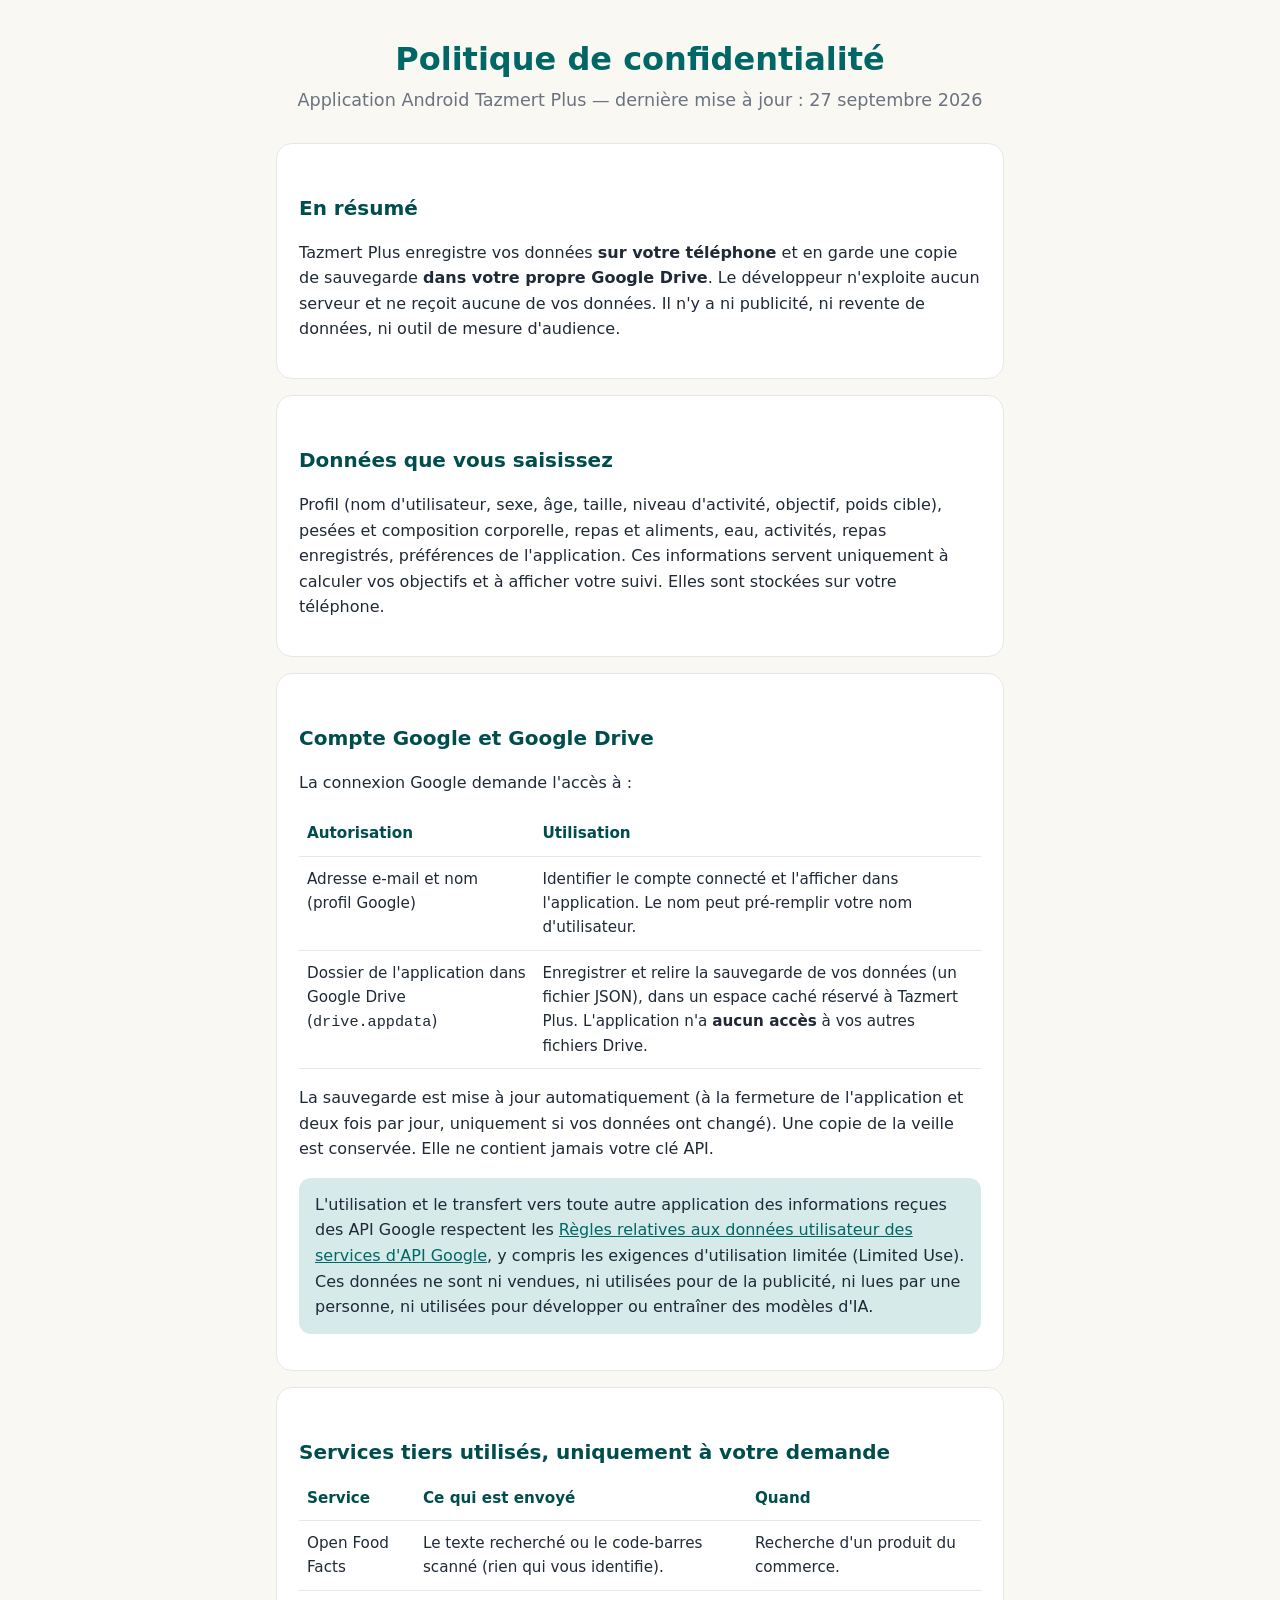
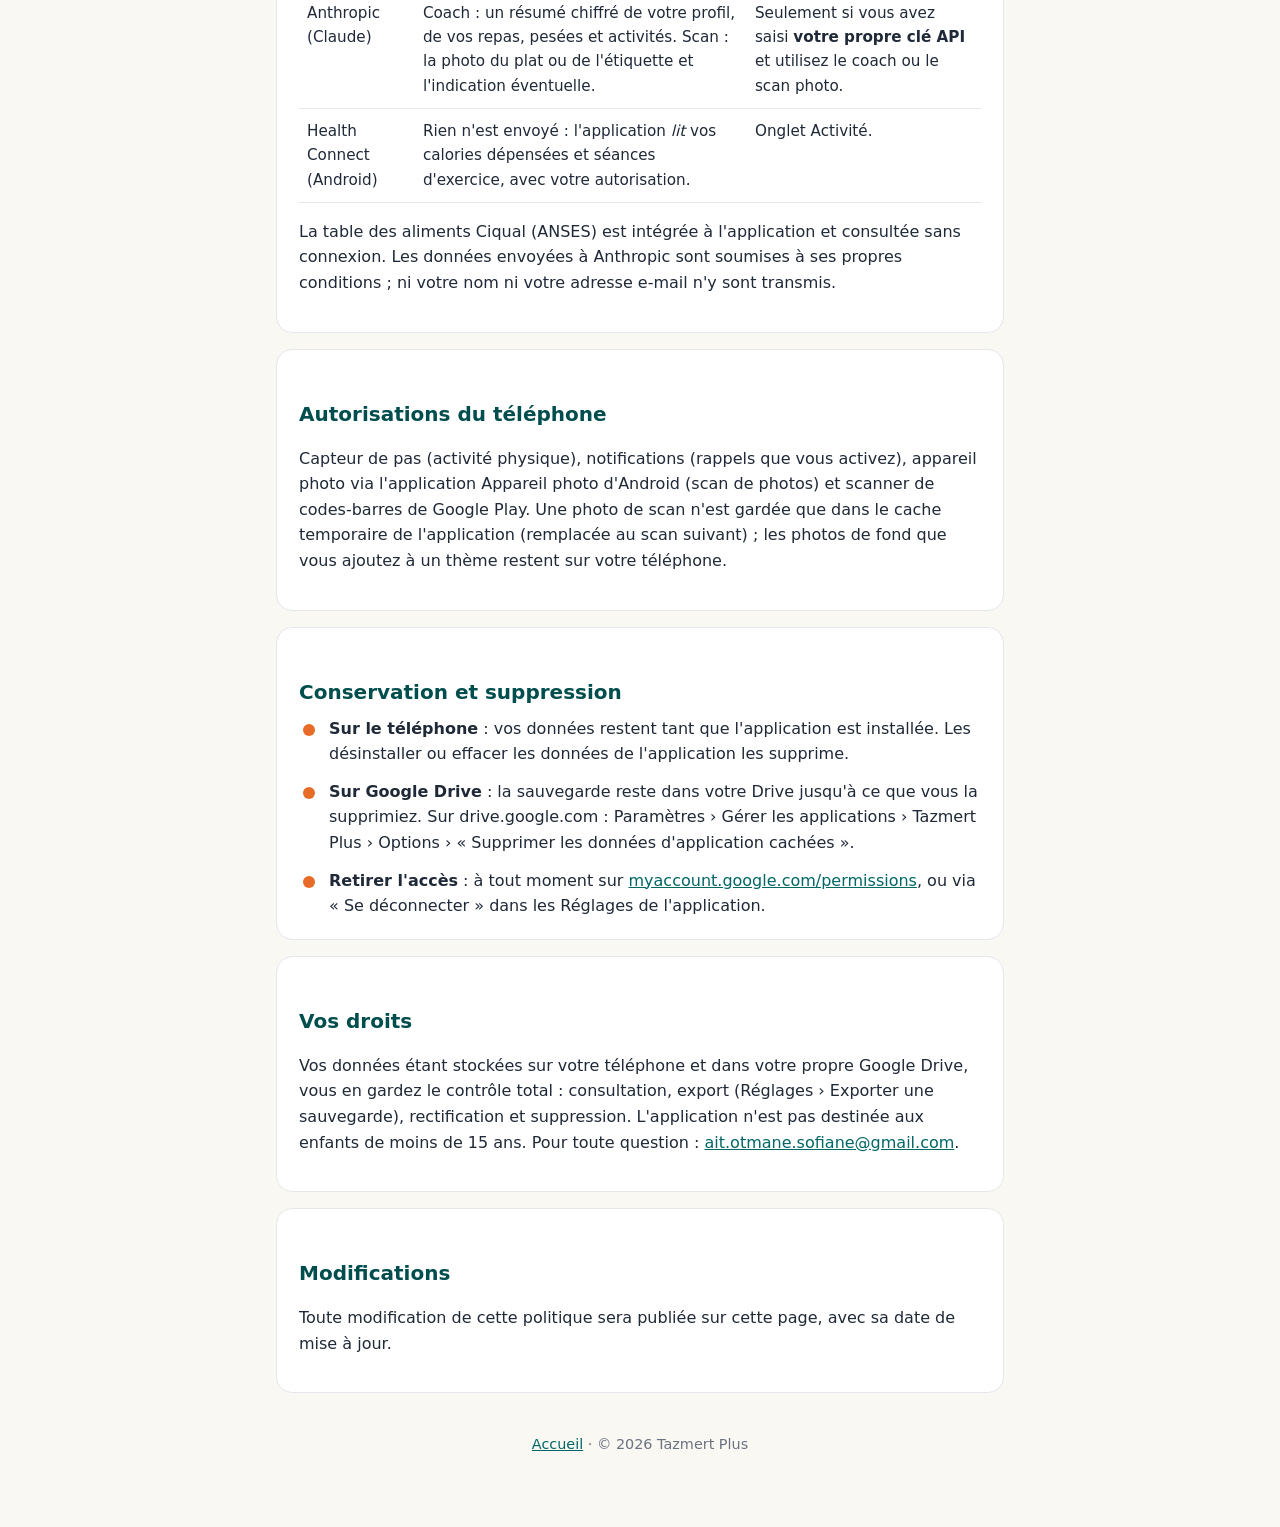
==== confidentialite.html @ 5cb98728 "Add files via upload" ====
<!DOCTYPE html>
<html lang="fr">
<head>
  <meta charset="utf-8">
  <meta name="viewport" content="width=device-width, initial-scale=1">
  <title>Confidentialité – Tazmert Plus</title>
  <meta name="description" content="Politique de confidentialité de l'application Android Tazmert Plus.">
  <link rel="icon" href="logo.png">
  <link rel="stylesheet" href="style.css">
</head>
<body>
<main>
  <header>
    <h1>Politique de confidentialité</h1>
    <p class="lead">Application Android Tazmert Plus — dernière mise à jour : 27 septembre 2026</p>
  </header>

  <section class="card">
    <h2>En résumé</h2>
    <p>
      Tazmert Plus enregistre vos données <strong>sur votre téléphone</strong> et en garde une copie de sauvegarde
      <strong>dans votre propre Google Drive</strong>. Le développeur n'exploite aucun serveur et ne reçoit
      aucune de vos données. Il n'y a ni publicité, ni revente de données, ni outil de mesure d'audience.
    </p>
  </section>

  <section class="card">
    <h2>Données que vous saisissez</h2>
    <p>
      Profil (nom d'utilisateur, sexe, âge, taille, niveau d'activité, objectif, poids cible), pesées et composition
      corporelle, repas et aliments, eau, activités, repas enregistrés, préférences de l'application.
      Ces informations servent uniquement à calculer vos objectifs et à afficher votre suivi. Elles sont stockées
      sur votre téléphone.
    </p>
  </section>

  <section class="card">
    <h2>Compte Google et Google Drive</h2>
    <p>La connexion Google demande l'accès à :</p>
    <table>
      <tr class="head"><th>Autorisation</th><th>Utilisation</th></tr>
      <tr><td>Adresse e-mail et nom (profil Google)</td><td>Identifier le compte connecté et l'afficher dans l'application. Le nom peut pré-remplir votre nom d'utilisateur.</td></tr>
      <tr><td>Dossier de l'application dans Google Drive (<code>drive.appdata</code>)</td><td>Enregistrer et relire la sauvegarde de vos données (un fichier JSON), dans un espace caché réservé à Tazmert Plus. L'application n'a <strong>aucun accès</strong> à vos autres fichiers Drive.</td></tr>
    </table>
    <p>
      La sauvegarde est mise à jour automatiquement (à la fermeture de l'application et deux fois par jour, uniquement si
      vos données ont changé). Une copie de la veille est conservée. Elle ne contient jamais votre clé API.
    </p>
    <p class="note">
      L'utilisation et le transfert vers toute autre application des informations reçues des API Google respectent les
      <a href="https://developers.google.com/terms/api-services-user-data-policy">Règles relatives aux données utilisateur
      des services d'API Google</a>, y compris les exigences d'utilisation limitée (Limited Use). Ces données ne sont ni
      vendues, ni utilisées pour de la publicité, ni lues par une personne, ni utilisées pour développer ou entraîner des modèles d'IA.
    </p>
  </section>

  <section class="card">
    <h2>Services tiers utilisés, uniquement à votre demande</h2>
    <table>
      <tr class="head"><th>Service</th><th>Ce qui est envoyé</th><th>Quand</th></tr>
      <tr><td>Open Food Facts</td><td>Le texte recherché ou le code-barres scanné (rien qui vous identifie).</td><td>Recherche d'un produit du commerce.</td></tr>
      <tr><td>Anthropic (Claude)</td><td>Coach : un résumé chiffré de votre profil, de vos repas, pesées et activités. Scan : la photo du plat ou de l'étiquette et l'indication éventuelle.</td><td>Seulement si vous avez saisi <strong>votre propre clé API</strong> et utilisez le coach ou le scan photo.</td></tr>
      <tr><td>Health Connect (Android)</td><td>Rien n'est envoyé : l'application <em>lit</em> vos calories dépensées et séances d'exercice, avec votre autorisation.</td><td>Onglet Activité.</td></tr>
    </table>
    <p>
      La table des aliments Ciqual (ANSES) est intégrée à l'application et consultée sans connexion.
      Les données envoyées à Anthropic sont soumises à ses propres conditions ; ni votre nom ni votre adresse e-mail n'y sont transmis.
    </p>
  </section>

  <section class="card">
    <h2>Autorisations du téléphone</h2>
    <p>
      Capteur de pas (activité physique), notifications (rappels que vous activez), appareil photo via l'application
      Appareil photo d'Android (scan de photos) et scanner de codes-barres de Google Play. Une photo de scan n'est gardée que dans le cache temporaire de l'application (remplacée au scan suivant) ;
      les photos de fond que vous ajoutez à un thème restent sur votre téléphone.
    </p>
  </section>

  <section class="card">
    <h2>Conservation et suppression</h2>
    <ul class="features">
      <li><strong>Sur le téléphone</strong> : vos données restent tant que l'application est installée. Les désinstaller ou effacer les données de l'application les supprime.</li>
      <li><strong>Sur Google Drive</strong> : la sauvegarde reste dans votre Drive jusqu'à ce que vous la supprimiez. Sur drive.google.com : Paramètres › Gérer les applications › Tazmert Plus › Options › « Supprimer les données d'application cachées ».</li>
      <li><strong>Retirer l'accès</strong> : à tout moment sur <a href="https://myaccount.google.com/permissions">myaccount.google.com/permissions</a>, ou via « Se déconnecter » dans les Réglages de l'application.</li>
    </ul>
  </section>

  <section class="card">
    <h2>Vos droits</h2>
    <p>
      Vos données étant stockées sur votre téléphone et dans votre propre Google Drive, vous en gardez le contrôle total :
      consultation, export (Réglages › Exporter une sauvegarde), rectification et suppression. L'application n'est pas destinée
      aux enfants de moins de 15 ans. Pour toute question : <a href="mailto:ait.otmane.sofiane@gmail.com">ait.otmane.sofiane@gmail.com</a>.
    </p>
  </section>

  <section class="card">
    <h2>Modifications</h2>
    <p>Toute modification de cette politique sera publiée sur cette page, avec sa date de mise à jour.</p>
  </section>

  <footer>
    <p><a href="index.html">Accueil</a> · © 2026 Tazmert Plus</p>
  </footer>
</main>
</body>
</html>
---- style.css ----
:root {
  --teal: #006666;
  --teal-dark: #004d4d;
  --teal-light: #d6eaea;
  --orange: #e66b27;
  --bg: #f9f8f3;
  --card: #ffffff;
  --text: #1f2937;
  --muted: #6b7280;
  --border: #e5e7eb;
}
@media (prefers-color-scheme: dark) {
  :root {
    --teal: #4fd1c5;
    --teal-dark: #9be7df;
    --teal-light: #12383a;
    --orange: #f4a261;
    --bg: #111416;
    --card: #1b2022;
    --text: #e8ecee;
    --muted: #a3acb3;
    --border: #2c3437;
  }
}
* { box-sizing: border-box; }
body {
  margin: 0;
  background: var(--bg);
  color: var(--text);
  font: 16px/1.6 system-ui, -apple-system, "Segoe UI", Roboto, sans-serif;
}
main { max-width: 760px; margin: 0 auto; padding: 32px 16px 56px; }
header { text-align: center; margin-bottom: 28px; }
header img { width: 112px; height: 112px; }
h1 { color: var(--teal); font-size: 2rem; line-height: 1.2; margin: 8px 0; }
h2 { color: var(--teal-dark); font-size: 1.25rem; margin: 28px 0 8px; }
a { color: var(--teal); }
.lead { font-size: 1.1rem; color: var(--muted); margin: 0; }
.card {
  background: var(--card);
  border: 1px solid var(--border);
  border-radius: 16px;
  padding: 20px 22px;
  margin: 16px 0;
}
.features { list-style: none; padding: 0; margin: 0; display: grid; gap: 12px; }
.features li { padding-left: 30px; position: relative; }
.features li::before {
  content: "";
  position: absolute; left: 4px; top: 8px;
  width: 12px; height: 12px; border-radius: 50%;
  background: var(--orange);
}
table { width: 100%; border-collapse: collapse; font-size: 0.95rem; }
th, td { text-align: left; vertical-align: top; padding: 10px 8px; border-bottom: 1px solid var(--border); }
th { color: var(--teal-dark); }
.note { background: var(--teal-light); border-radius: 12px; padding: 14px 16px; }
footer { margin-top: 40px; text-align: center; color: var(--muted); font-size: 0.9rem; }
@media (max-width: 560px) {
  h1 { font-size: 1.6rem; }
  th, td { display: block; border: none; padding: 4px 0; }
  tr { display: block; border-bottom: 1px solid var(--border); padding: 8px 0; }
  tr.head { display: none; }
  td:first-child { font-weight: 600; color: var(--teal-dark); }
}
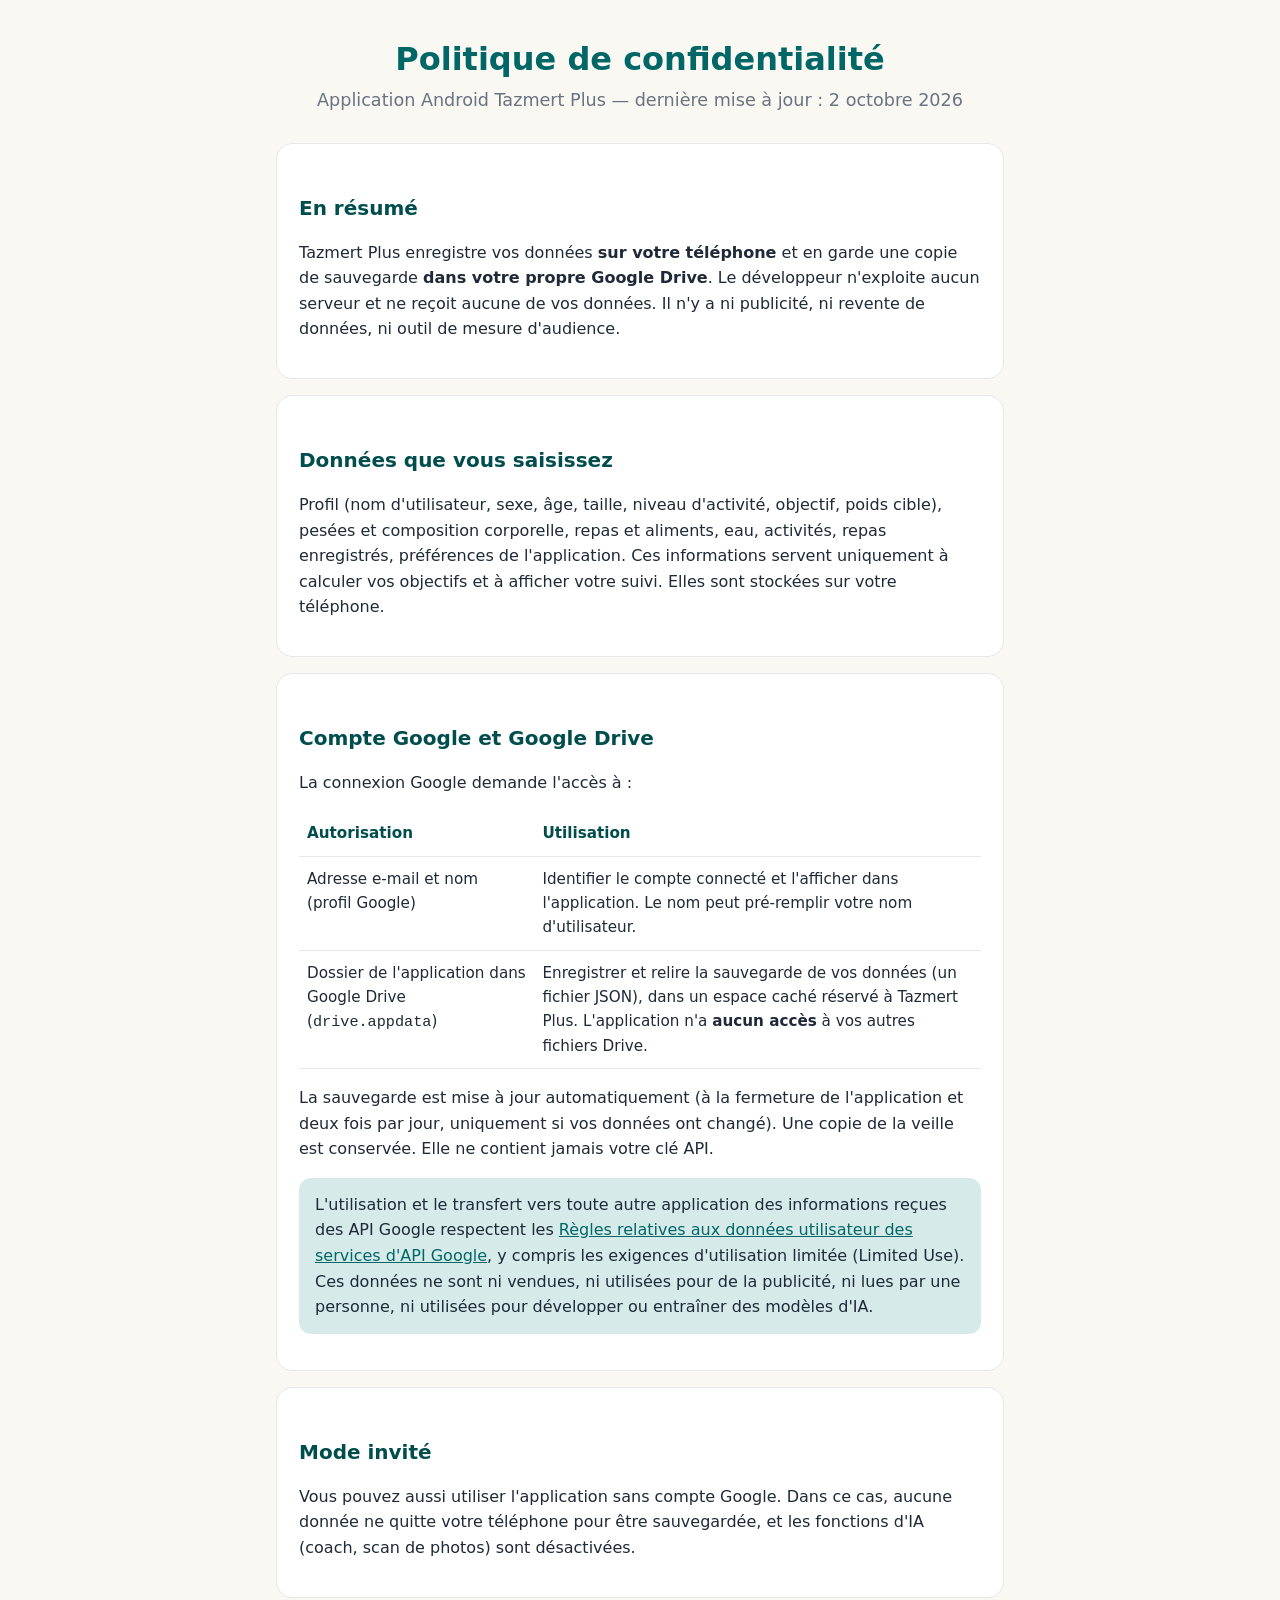
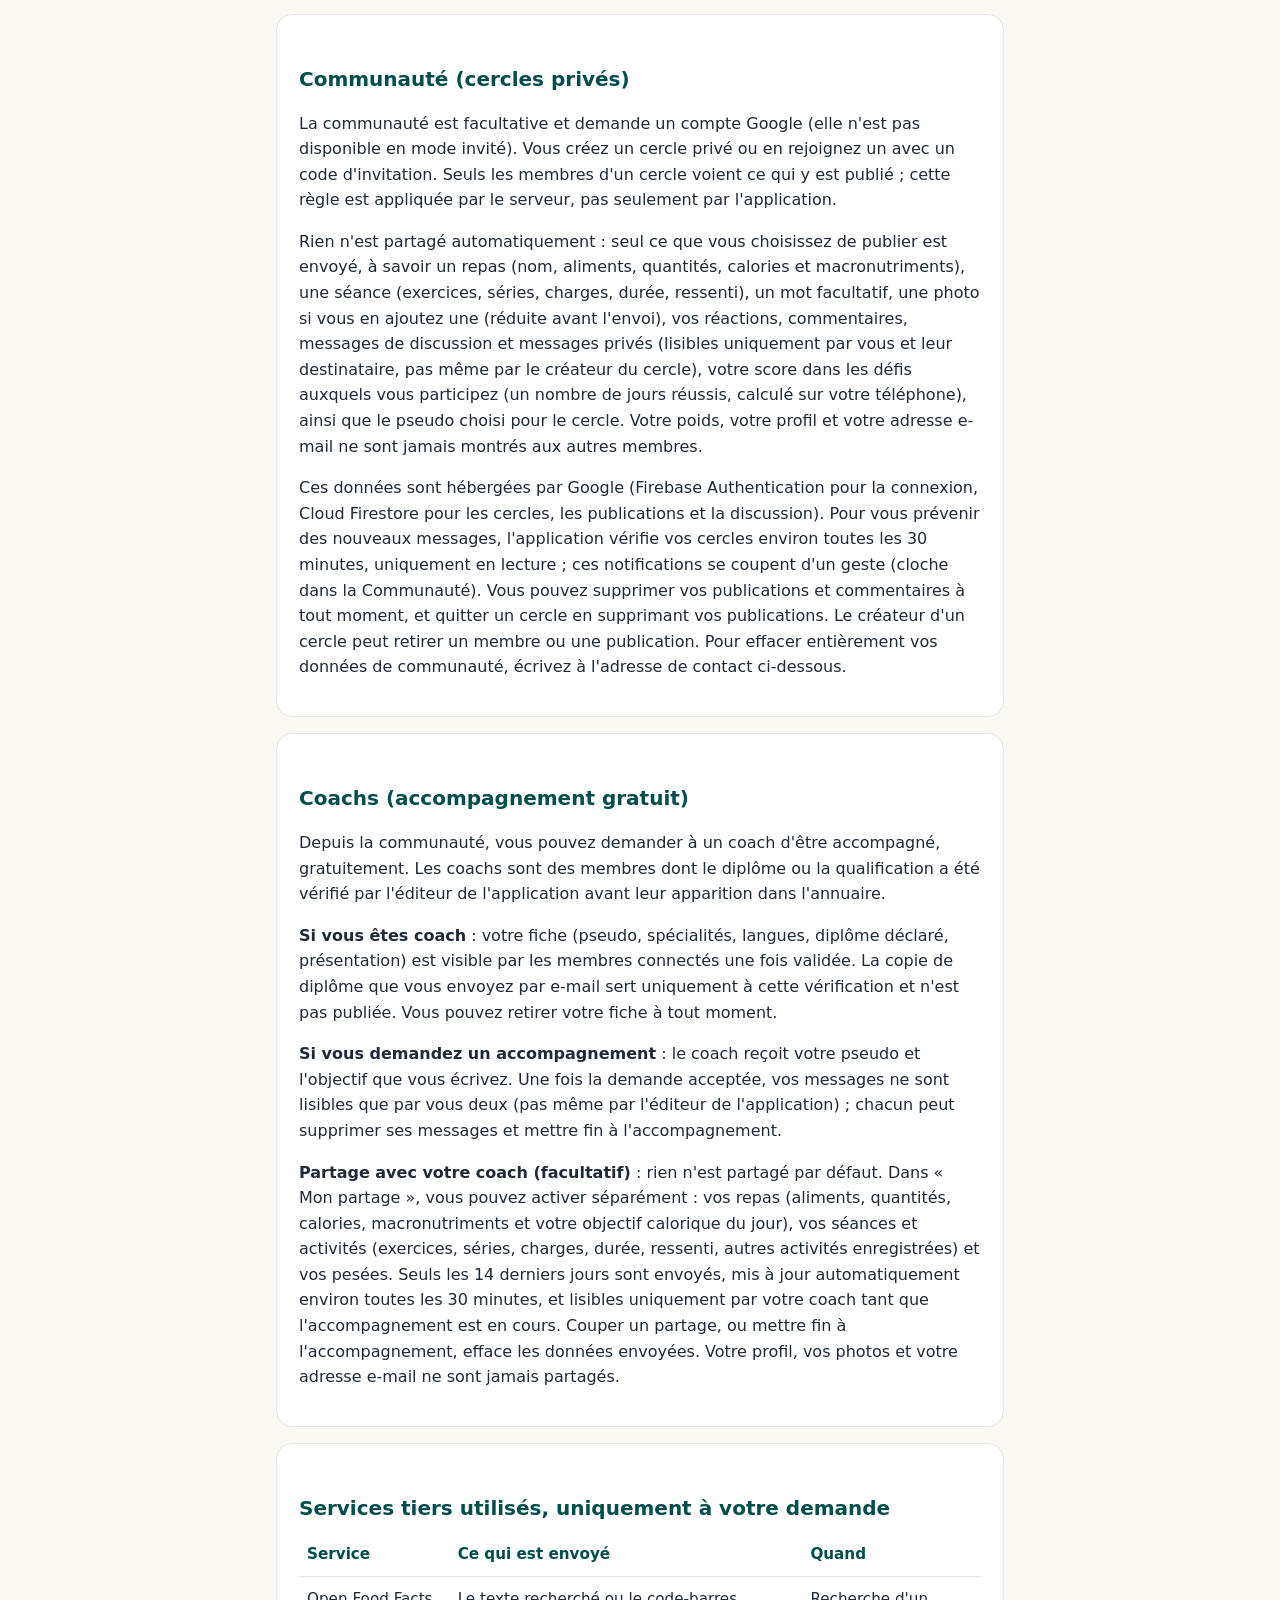
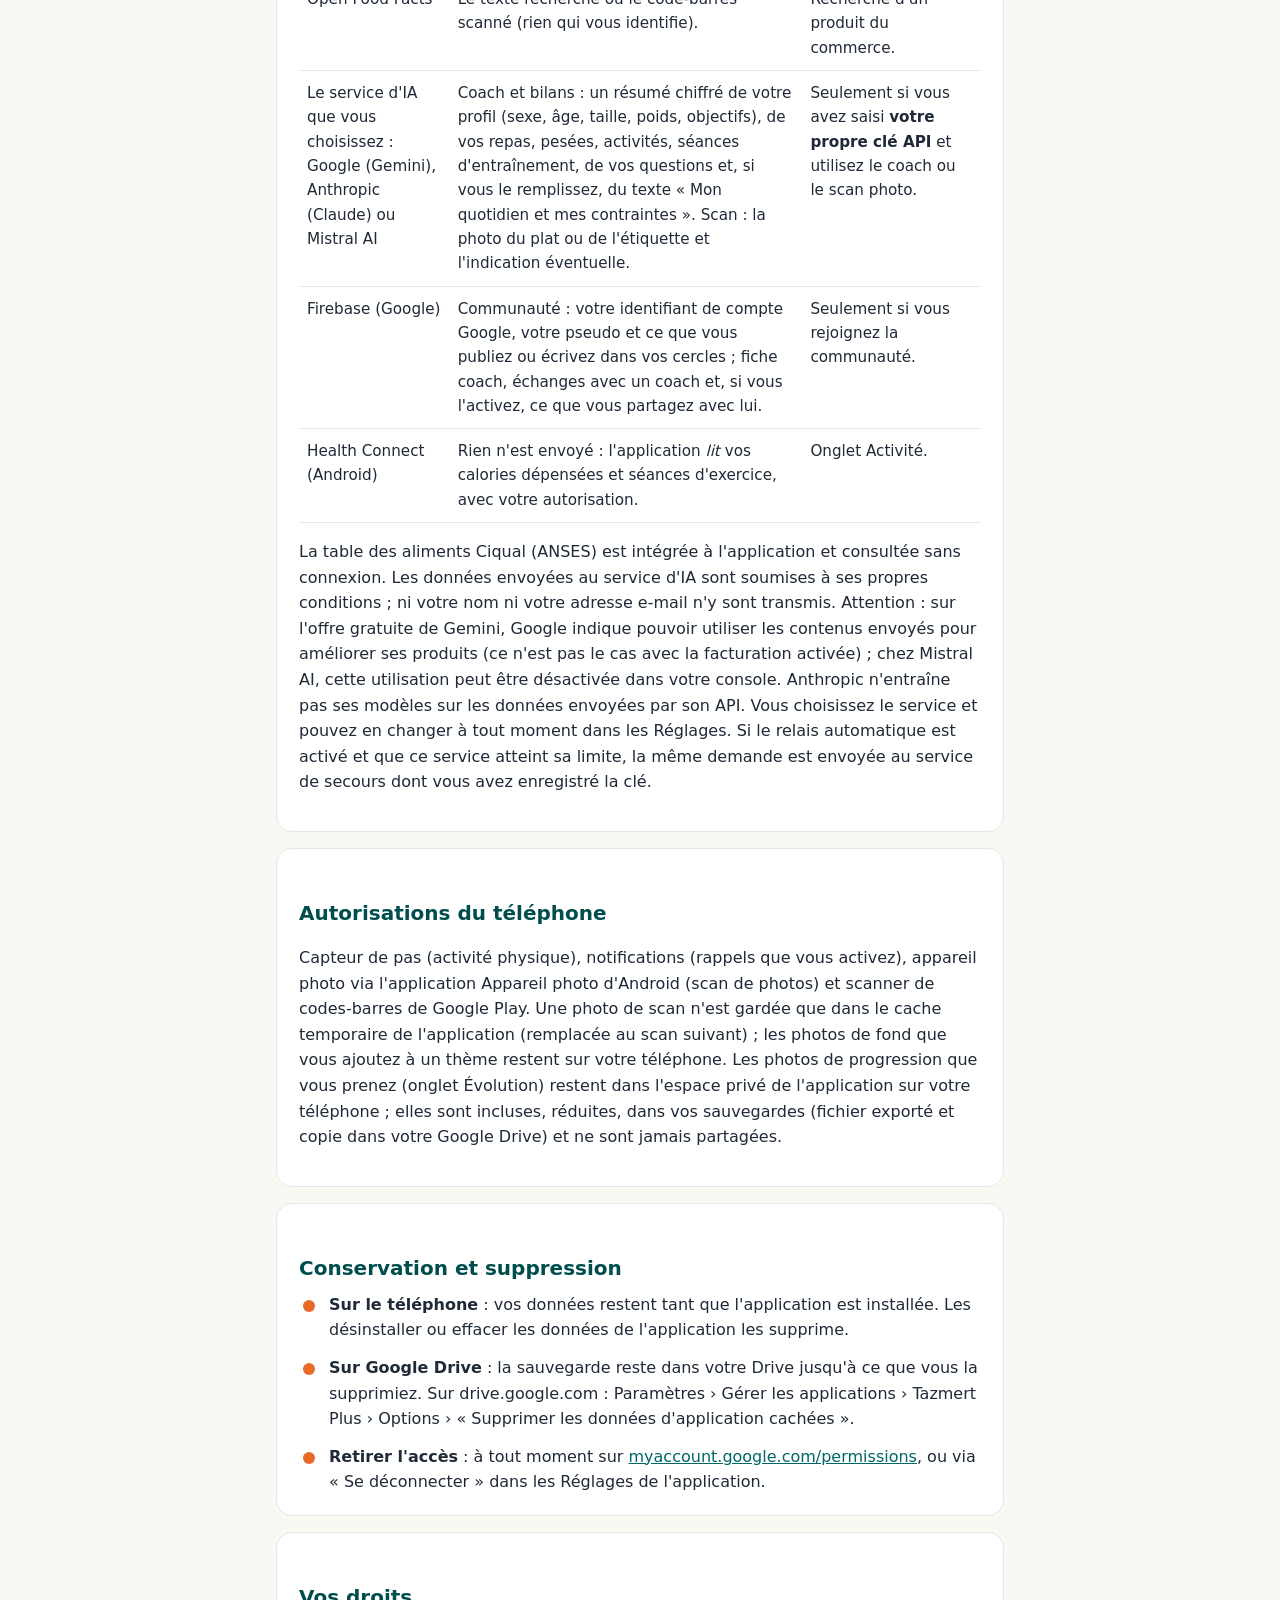
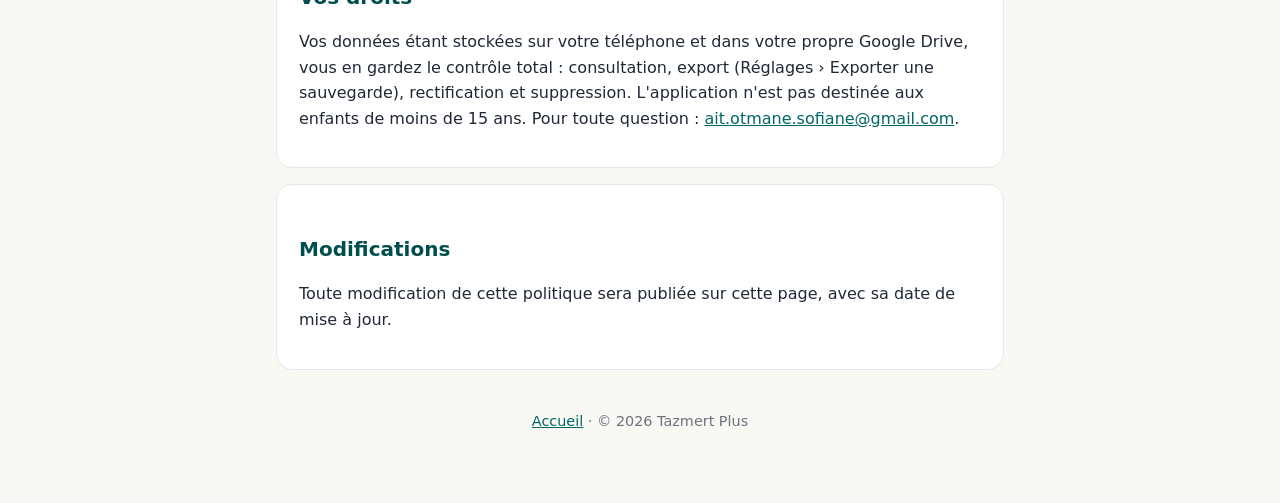
==== commit ce854190: "Add files via upload" ====
--- a/confidentialite.html
+++ b/confidentialite.html
@@ -1,108 +1,169 @@
-<!DOCTYPE html>
-<html lang="fr">
-<head>
-  <meta charset="utf-8">
-  <meta name="viewport" content="width=device-width, initial-scale=1">
-  <title>Confidentialité – Tazmert Plus</title>
-  <meta name="description" content="Politique de confidentialité de l'application Android Tazmert Plus.">
-  <link rel="icon" href="logo.png">
-  <link rel="stylesheet" href="style.css">
-</head>
-<body>
-<main>
-  <header>
-    <h1>Politique de confidentialité</h1>
-    <p class="lead">Application Android Tazmert Plus — dernière mise à jour : 27 septembre 2026</p>
-  </header>
-
-  <section class="card">
-    <h2>En résumé</h2>
-    <p>
-      Tazmert Plus enregistre vos données <strong>sur votre téléphone</strong> et en garde une copie de sauvegarde
-      <strong>dans votre propre Google Drive</strong>. Le développeur n'exploite aucun serveur et ne reçoit
-      aucune de vos données. Il n'y a ni publicité, ni revente de données, ni outil de mesure d'audience.
-    </p>
-  </section>
-
-  <section class="card">
-    <h2>Données que vous saisissez</h2>
-    <p>
-      Profil (nom d'utilisateur, sexe, âge, taille, niveau d'activité, objectif, poids cible), pesées et composition
-      corporelle, repas et aliments, eau, activités, repas enregistrés, préférences de l'application.
-      Ces informations servent uniquement à calculer vos objectifs et à afficher votre suivi. Elles sont stockées
-      sur votre téléphone.
-    </p>
-  </section>
-
-  <section class="card">
-    <h2>Compte Google et Google Drive</h2>
-    <p>La connexion Google demande l'accès à :</p>
-    <table>
-      <tr class="head"><th>Autorisation</th><th>Utilisation</th></tr>
-      <tr><td>Adresse e-mail et nom (profil Google)</td><td>Identifier le compte connecté et l'afficher dans l'application. Le nom peut pré-remplir votre nom d'utilisateur.</td></tr>
-      <tr><td>Dossier de l'application dans Google Drive (<code>drive.appdata</code>)</td><td>Enregistrer et relire la sauvegarde de vos données (un fichier JSON), dans un espace caché réservé à Tazmert Plus. L'application n'a <strong>aucun accès</strong> à vos autres fichiers Drive.</td></tr>
-    </table>
-    <p>
-      La sauvegarde est mise à jour automatiquement (à la fermeture de l'application et deux fois par jour, uniquement si
-      vos données ont changé). Une copie de la veille est conservée. Elle ne contient jamais votre clé API.
-    </p>
-    <p class="note">
-      L'utilisation et le transfert vers toute autre application des informations reçues des API Google respectent les
-      <a href="https://developers.google.com/terms/api-services-user-data-policy">Règles relatives aux données utilisateur
-      des services d'API Google</a>, y compris les exigences d'utilisation limitée (Limited Use). Ces données ne sont ni
-      vendues, ni utilisées pour de la publicité, ni lues par une personne, ni utilisées pour développer ou entraîner des modèles d'IA.
-    </p>
-  </section>
-
-  <section class="card">
-    <h2>Services tiers utilisés, uniquement à votre demande</h2>
-    <table>
-      <tr class="head"><th>Service</th><th>Ce qui est envoyé</th><th>Quand</th></tr>
-      <tr><td>Open Food Facts</td><td>Le texte recherché ou le code-barres scanné (rien qui vous identifie).</td><td>Recherche d'un produit du commerce.</td></tr>
-      <tr><td>Anthropic (Claude)</td><td>Coach : un résumé chiffré de votre profil, de vos repas, pesées et activités. Scan : la photo du plat ou de l'étiquette et l'indication éventuelle.</td><td>Seulement si vous avez saisi <strong>votre propre clé API</strong> et utilisez le coach ou le scan photo.</td></tr>
-      <tr><td>Health Connect (Android)</td><td>Rien n'est envoyé : l'application <em>lit</em> vos calories dépensées et séances d'exercice, avec votre autorisation.</td><td>Onglet Activité.</td></tr>
-    </table>
-    <p>
-      La table des aliments Ciqual (ANSES) est intégrée à l'application et consultée sans connexion.
-      Les données envoyées à Anthropic sont soumises à ses propres conditions ; ni votre nom ni votre adresse e-mail n'y sont transmis.
-    </p>
-  </section>
-
-  <section class="card">
-    <h2>Autorisations du téléphone</h2>
-    <p>
-      Capteur de pas (activité physique), notifications (rappels que vous activez), appareil photo via l'application
-      Appareil photo d'Android (scan de photos) et scanner de codes-barres de Google Play. Une photo de scan n'est gardée que dans le cache temporaire de l'application (remplacée au scan suivant) ;
-      les photos de fond que vous ajoutez à un thème restent sur votre téléphone.
-    </p>
-  </section>
-
-  <section class="card">
-    <h2>Conservation et suppression</h2>
-    <ul class="features">
-      <li><strong>Sur le téléphone</strong> : vos données restent tant que l'application est installée. Les désinstaller ou effacer les données de l'application les supprime.</li>
-      <li><strong>Sur Google Drive</strong> : la sauvegarde reste dans votre Drive jusqu'à ce que vous la supprimiez. Sur drive.google.com : Paramètres › Gérer les applications › Tazmert Plus › Options › « Supprimer les données d'application cachées ».</li>
-      <li><strong>Retirer l'accès</strong> : à tout moment sur <a href="https://myaccount.google.com/permissions">myaccount.google.com/permissions</a>, ou via « Se déconnecter » dans les Réglages de l'application.</li>
-    </ul>
-  </section>
-
-  <section class="card">
-    <h2>Vos droits</h2>
-    <p>
-      Vos données étant stockées sur votre téléphone et dans votre propre Google Drive, vous en gardez le contrôle total :
-      consultation, export (Réglages › Exporter une sauvegarde), rectification et suppression. L'application n'est pas destinée
-      aux enfants de moins de 15 ans. Pour toute question : <a href="mailto:ait.otmane.sofiane@gmail.com">ait.otmane.sofiane@gmail.com</a>.
-    </p>
-  </section>
-
-  <section class="card">
-    <h2>Modifications</h2>
-    <p>Toute modification de cette politique sera publiée sur cette page, avec sa date de mise à jour.</p>
-  </section>
-
-  <footer>
-    <p><a href="index.html">Accueil</a> · © 2026 Tazmert Plus</p>
-  </footer>
-</main>
-</body>
-</html>
+<!DOCTYPE html>
+<html lang="fr">
+<head>
+  <meta charset="utf-8">
+  <meta name="viewport" content="width=device-width, initial-scale=1">
+  <title>Confidentialité – Tazmert Plus</title>
+  <meta name="description" content="Politique de confidentialité de l'application Android Tazmert Plus.">
+  <link rel="icon" href="logo.png">
+  <link rel="stylesheet" href="style.css">
+</head>
+<body>
+<main>
+  <header>
+    <h1>Politique de confidentialité</h1>
+    <p class="lead">Application Android Tazmert Plus — dernière mise à jour : 2 octobre 2026</p>
+  </header>
+
+  <section class="card">
+    <h2>En résumé</h2>
+    <p>
+      Tazmert Plus enregistre vos données <strong>sur votre téléphone</strong> et en garde une copie de sauvegarde
+      <strong>dans votre propre Google Drive</strong>. Le développeur n'exploite aucun serveur et ne reçoit
+      aucune de vos données. Il n'y a ni publicité, ni revente de données, ni outil de mesure d'audience.
+    </p>
+  </section>
+
+  <section class="card">
+    <h2>Données que vous saisissez</h2>
+    <p>
+      Profil (nom d'utilisateur, sexe, âge, taille, niveau d'activité, objectif, poids cible), pesées et composition
+      corporelle, repas et aliments, eau, activités, repas enregistrés, préférences de l'application.
+      Ces informations servent uniquement à calculer vos objectifs et à afficher votre suivi. Elles sont stockées
+      sur votre téléphone.
+    </p>
+  </section>
+
+  <section class="card">
+    <h2>Compte Google et Google Drive</h2>
+    <p>La connexion Google demande l'accès à :</p>
+    <table>
+      <tr class="head"><th>Autorisation</th><th>Utilisation</th></tr>
+      <tr><td>Adresse e-mail et nom (profil Google)</td><td>Identifier le compte connecté et l'afficher dans l'application. Le nom peut pré-remplir votre nom d'utilisateur.</td></tr>
+      <tr><td>Dossier de l'application dans Google Drive (<code>drive.appdata</code>)</td><td>Enregistrer et relire la sauvegarde de vos données (un fichier JSON), dans un espace caché réservé à Tazmert Plus. L'application n'a <strong>aucun accès</strong> à vos autres fichiers Drive.</td></tr>
+    </table>
+    <p>
+      La sauvegarde est mise à jour automatiquement (à la fermeture de l'application et deux fois par jour, uniquement si
+      vos données ont changé). Une copie de la veille est conservée. Elle ne contient jamais votre clé API.
+    </p>
+    <p class="note">
+      L'utilisation et le transfert vers toute autre application des informations reçues des API Google respectent les
+      <a href="https://developers.google.com/terms/api-services-user-data-policy">Règles relatives aux données utilisateur
+      des services d'API Google</a>, y compris les exigences d'utilisation limitée (Limited Use). Ces données ne sont ni
+      vendues, ni utilisées pour de la publicité, ni lues par une personne, ni utilisées pour développer ou entraîner des modèles d'IA.
+    </p>
+  </section>
+
+  <section class="card">
+    <h2>Mode invité</h2>
+    <p>
+      Vous pouvez aussi utiliser l'application sans compte Google. Dans ce cas, aucune donnée ne quitte votre téléphone
+      pour être sauvegardée, et les fonctions d'IA (coach, scan de photos) sont désactivées.
+    </p>
+  </section>
+
+  <section class="card">
+    <h2>Communauté (cercles privés)</h2>
+    <p>
+      La communauté est facultative et demande un compte Google (elle n'est pas disponible en mode invité).
+      Vous créez un cercle privé ou en rejoignez un avec un code d'invitation. Seuls les membres d'un cercle voient ce qui y est
+      publié ; cette règle est appliquée par le serveur, pas seulement par l'application.
+    </p>
+    <p>
+      Rien n'est partagé automatiquement : seul ce que vous choisissez de publier est envoyé, à savoir un repas (nom, aliments,
+      quantités, calories et macronutriments), une séance (exercices, séries, charges, durée, ressenti), un mot facultatif, une photo si vous en ajoutez une (réduite avant l'envoi),
+      vos réactions, commentaires, messages de discussion et messages privés (lisibles uniquement par vous et leur destinataire, pas même par le créateur du cercle), votre score dans les défis auxquels vous participez (un nombre de jours réussis, calculé sur votre téléphone), ainsi que le pseudo choisi pour le cercle. Votre poids, votre profil et votre adresse e-mail
+      ne sont jamais montrés aux autres membres.
+    </p>
+    <p>
+      Ces données sont hébergées par Google (Firebase Authentication pour la connexion, Cloud Firestore pour les cercles, les
+      publications et la discussion). Pour vous prévenir des nouveaux messages, l'application vérifie vos cercles environ toutes
+      les 30 minutes, uniquement en lecture ; ces notifications se coupent d'un geste (cloche dans la Communauté). Vous pouvez supprimer vos publications et commentaires à tout moment, et quitter un cercle en supprimant
+      vos publications. Le créateur d'un cercle peut retirer un membre ou une publication. Pour effacer entièrement vos données
+      de communauté, écrivez à l'adresse de contact ci-dessous.
+    </p>
+  </section>
+
+  <section class="card">
+    <h2>Coachs (accompagnement gratuit)</h2>
+    <p>
+      Depuis la communauté, vous pouvez demander à un coach d'être accompagné, gratuitement. Les coachs sont des membres
+      dont le diplôme ou la qualification a été vérifié par l'éditeur de l'application avant leur apparition dans l'annuaire.
+    </p>
+    <p>
+      <strong>Si vous êtes coach</strong> : votre fiche (pseudo, spécialités, langues, diplôme déclaré, présentation) est
+      visible par les membres connectés une fois validée. La copie de diplôme que vous envoyez par e-mail sert uniquement à
+      cette vérification et n'est pas publiée. Vous pouvez retirer votre fiche à tout moment.
+    </p>
+    <p>
+      <strong>Si vous demandez un accompagnement</strong> : le coach reçoit votre pseudo et l'objectif que vous écrivez.
+      Une fois la demande acceptée, vos messages ne sont lisibles que par vous deux (pas même par l'éditeur de l'application) ;
+      chacun peut supprimer ses messages et mettre fin à l'accompagnement.
+    </p>
+    <p>
+      <strong>Partage avec votre coach (facultatif)</strong> : rien n'est partagé par défaut. Dans « Mon partage », vous pouvez
+      activer séparément : vos repas (aliments, quantités, calories, macronutriments et votre objectif calorique du jour), vos
+      séances et activités (exercices, séries, charges, durée, ressenti, autres activités enregistrées) et vos pesées. Seuls les
+      14 derniers jours sont envoyés, mis à jour automatiquement environ toutes les 30 minutes, et lisibles uniquement par votre
+      coach tant que l'accompagnement est en cours. Couper un partage, ou mettre fin à l'accompagnement, efface les données
+      envoyées. Votre profil, vos photos et votre adresse e-mail ne sont jamais partagés.
+    </p>
+  </section>
+
+  <section class="card">
+    <h2>Services tiers utilisés, uniquement à votre demande</h2>
+    <table>
+      <tr class="head"><th>Service</th><th>Ce qui est envoyé</th><th>Quand</th></tr>
+      <tr><td>Open Food Facts</td><td>Le texte recherché ou le code-barres scanné (rien qui vous identifie).</td><td>Recherche d'un produit du commerce.</td></tr>
+      <tr><td>Le service d'IA que vous choisissez : Google (Gemini), Anthropic (Claude) ou Mistral AI</td><td>Coach et bilans : un résumé chiffré de votre profil (sexe, âge, taille, poids, objectifs), de vos repas, pesées, activités, séances d'entraînement, de vos questions et, si vous le remplissez, du texte « Mon quotidien et mes contraintes ». Scan : la photo du plat ou de l'étiquette et l'indication éventuelle.</td><td>Seulement si vous avez saisi <strong>votre propre clé API</strong> et utilisez le coach ou le scan photo.</td></tr>
+      <tr><td>Firebase (Google)</td><td>Communauté : votre identifiant de compte Google, votre pseudo et ce que vous publiez ou écrivez dans vos cercles ; fiche coach, échanges avec un coach et, si vous l'activez, ce que vous partagez avec lui.</td><td>Seulement si vous rejoignez la communauté.</td></tr>
+      <tr><td>Health Connect (Android)</td><td>Rien n'est envoyé : l'application <em>lit</em> vos calories dépensées et séances d'exercice, avec votre autorisation.</td><td>Onglet Activité.</td></tr>
+    </table>
+    <p>
+      La table des aliments Ciqual (ANSES) est intégrée à l'application et consultée sans connexion.
+      Les données envoyées au service d'IA sont soumises à ses propres conditions ; ni votre nom ni votre adresse e-mail n'y sont transmis.
+      Attention : sur l'offre gratuite de Gemini, Google indique pouvoir utiliser les contenus envoyés pour améliorer ses produits
+      (ce n'est pas le cas avec la facturation activée) ; chez Mistral AI, cette utilisation peut être désactivée dans votre console.
+      Anthropic n'entraîne pas ses modèles sur les données envoyées par son API. Vous choisissez le service et pouvez en changer à tout moment dans les Réglages. Si le relais automatique est activé et que ce service atteint sa limite, la même demande est envoyée au service de secours dont vous avez enregistré la clé.
+    </p>
+  </section>
+
+  <section class="card">
+    <h2>Autorisations du téléphone</h2>
+    <p>
+      Capteur de pas (activité physique), notifications (rappels que vous activez), appareil photo via l'application
+      Appareil photo d'Android (scan de photos) et scanner de codes-barres de Google Play. Une photo de scan n'est gardée que dans le cache temporaire de l'application (remplacée au scan suivant) ;
+      les photos de fond que vous ajoutez à un thème restent sur votre téléphone.
+      Les photos de progression que vous prenez (onglet Évolution) restent dans l'espace privé de l'application sur votre téléphone ; elles sont incluses, réduites, dans vos sauvegardes (fichier exporté et copie dans votre Google Drive) et ne sont jamais partagées.
+    </p>
+  </section>
+
+  <section class="card">
+    <h2>Conservation et suppression</h2>
+    <ul class="features">
+      <li><strong>Sur le téléphone</strong> : vos données restent tant que l'application est installée. Les désinstaller ou effacer les données de l'application les supprime.</li>
+      <li><strong>Sur Google Drive</strong> : la sauvegarde reste dans votre Drive jusqu'à ce que vous la supprimiez. Sur drive.google.com : Paramètres › Gérer les applications › Tazmert Plus › Options › « Supprimer les données d'application cachées ».</li>
+      <li><strong>Retirer l'accès</strong> : à tout moment sur <a href="https://myaccount.google.com/permissions">myaccount.google.com/permissions</a>, ou via « Se déconnecter » dans les Réglages de l'application.</li>
+    </ul>
+  </section>
+
+  <section class="card">
+    <h2>Vos droits</h2>
+    <p>
+      Vos données étant stockées sur votre téléphone et dans votre propre Google Drive, vous en gardez le contrôle total :
+      consultation, export (Réglages › Exporter une sauvegarde), rectification et suppression. L'application n'est pas destinée
+      aux enfants de moins de 15 ans. Pour toute question : <a href="mailto:ait.otmane.sofiane@gmail.com">ait.otmane.sofiane@gmail.com</a>.
+    </p>
+  </section>
+
+  <section class="card">
+    <h2>Modifications</h2>
+    <p>Toute modification de cette politique sera publiée sur cette page, avec sa date de mise à jour.</p>
+  </section>
+
+  <footer>
+    <p><a href="index.html">Accueil</a> · © 2026 Tazmert Plus</p>
+  </footer>
+</main>
+</body>
+</html>
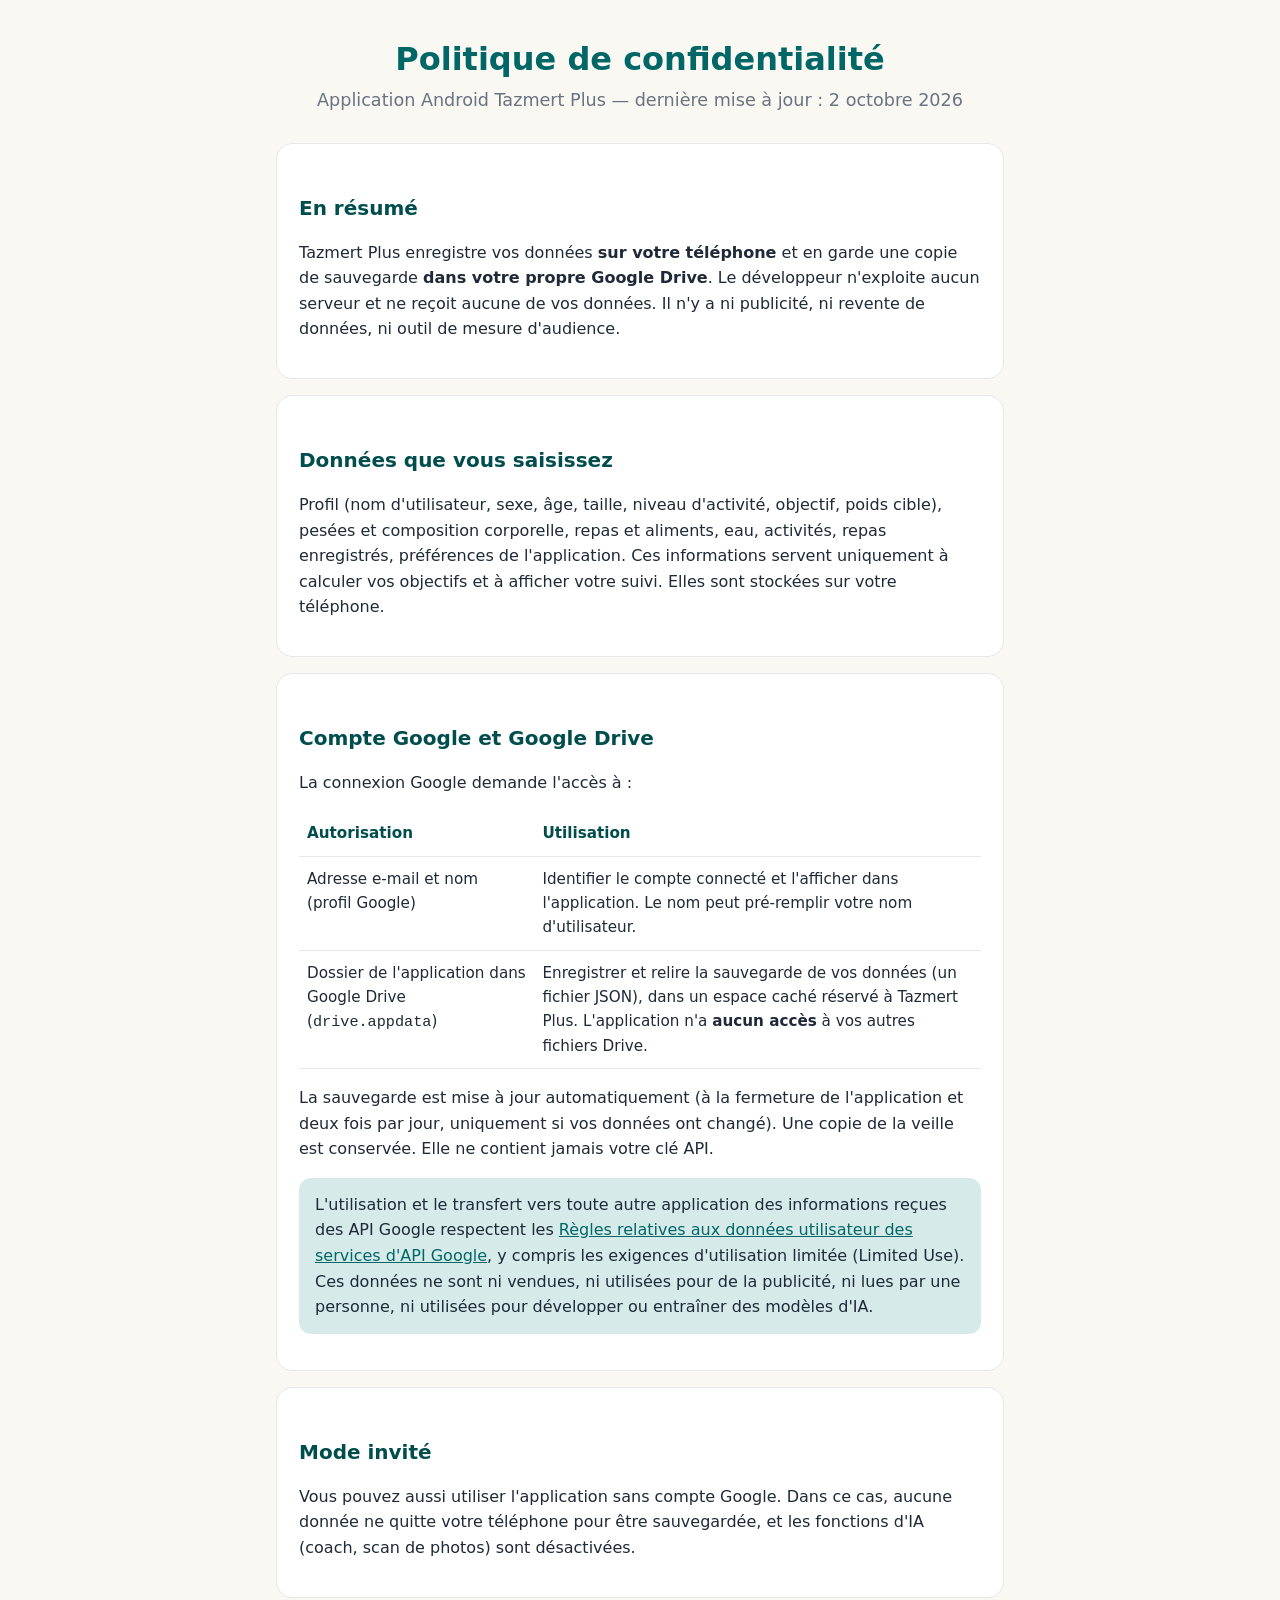
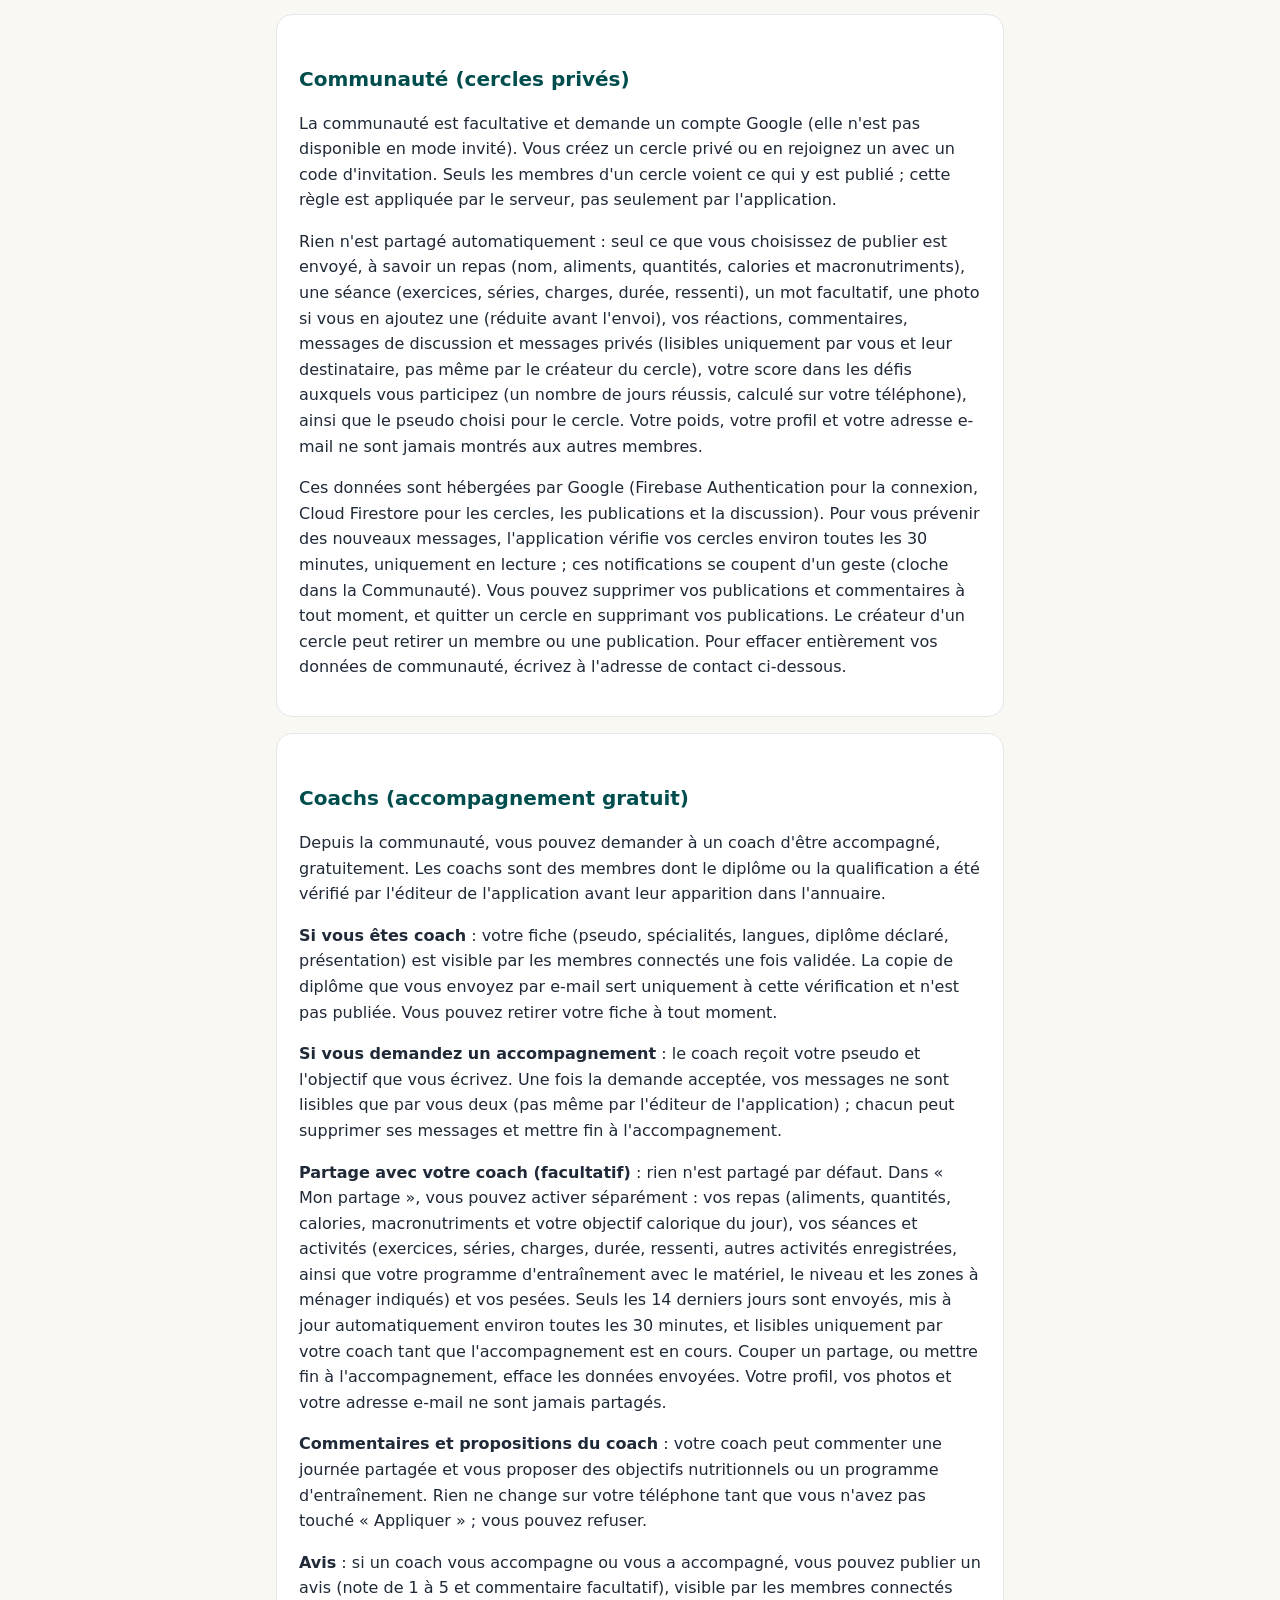
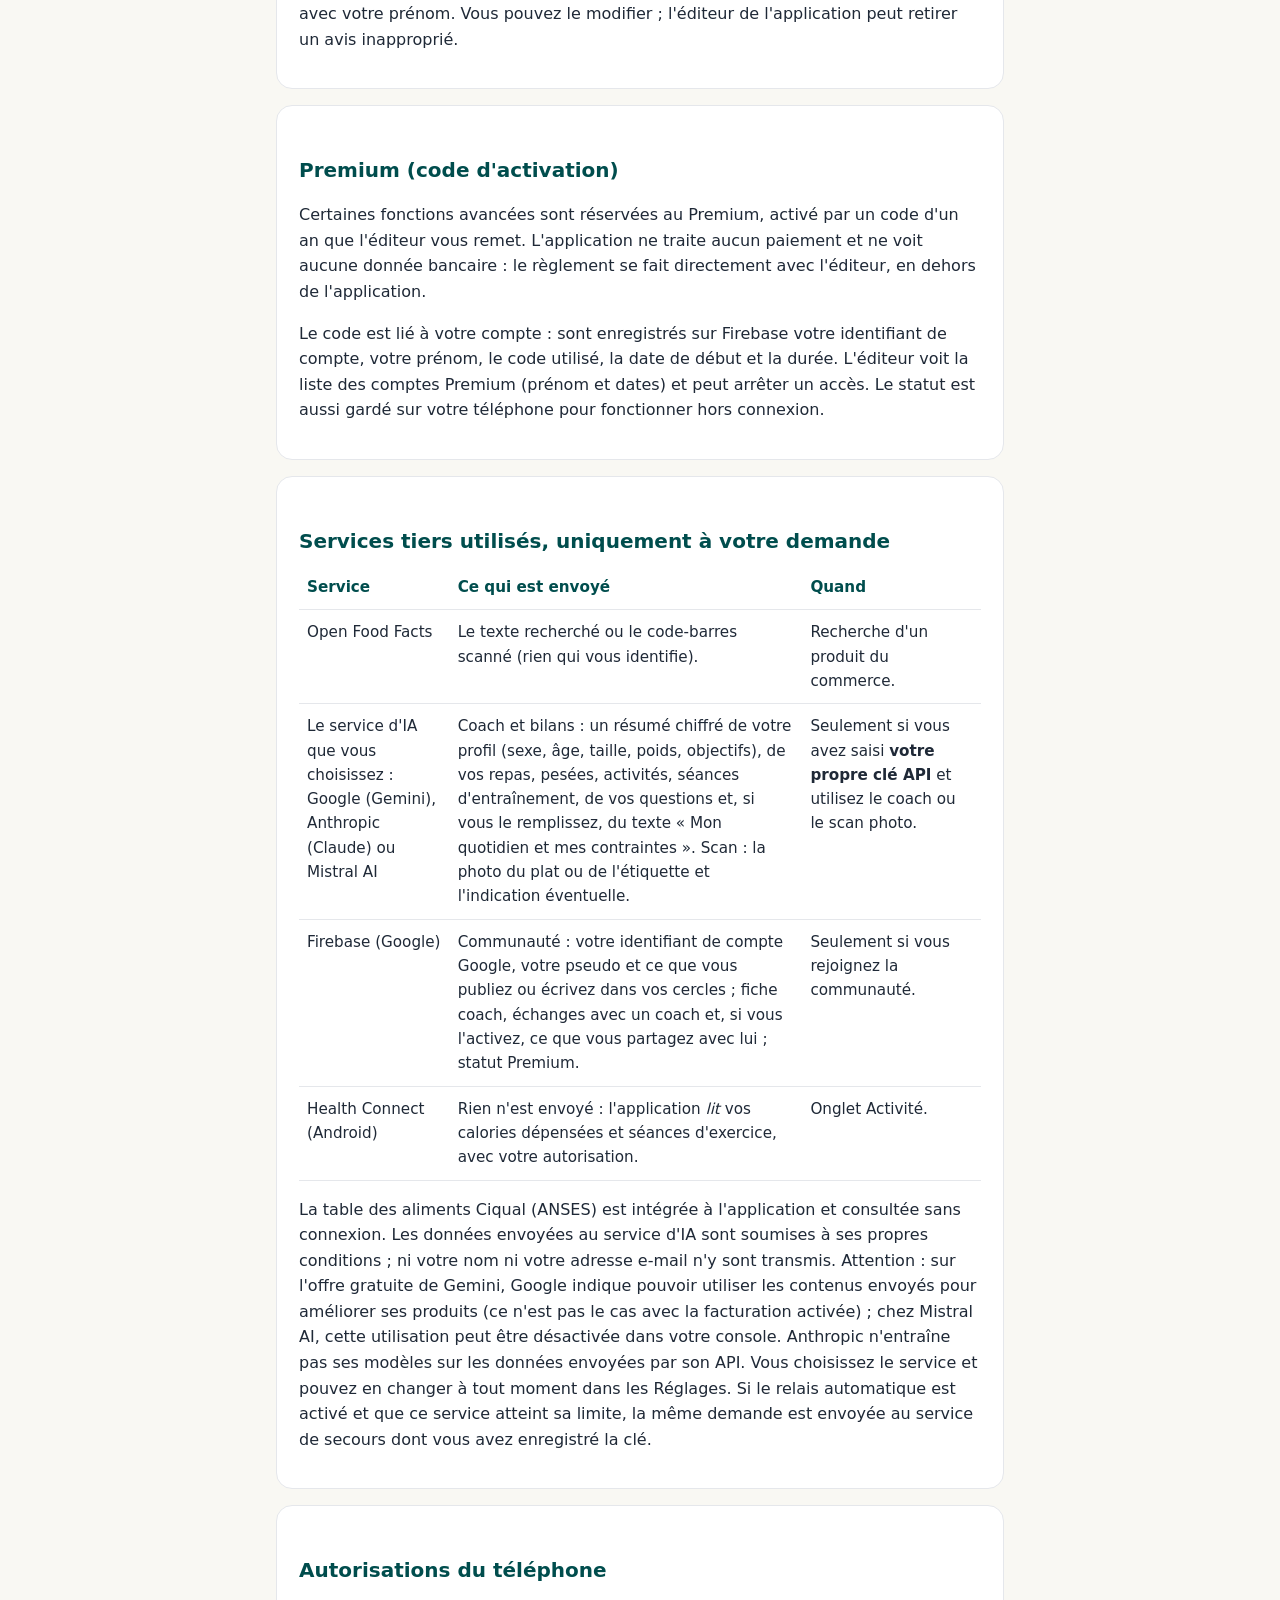
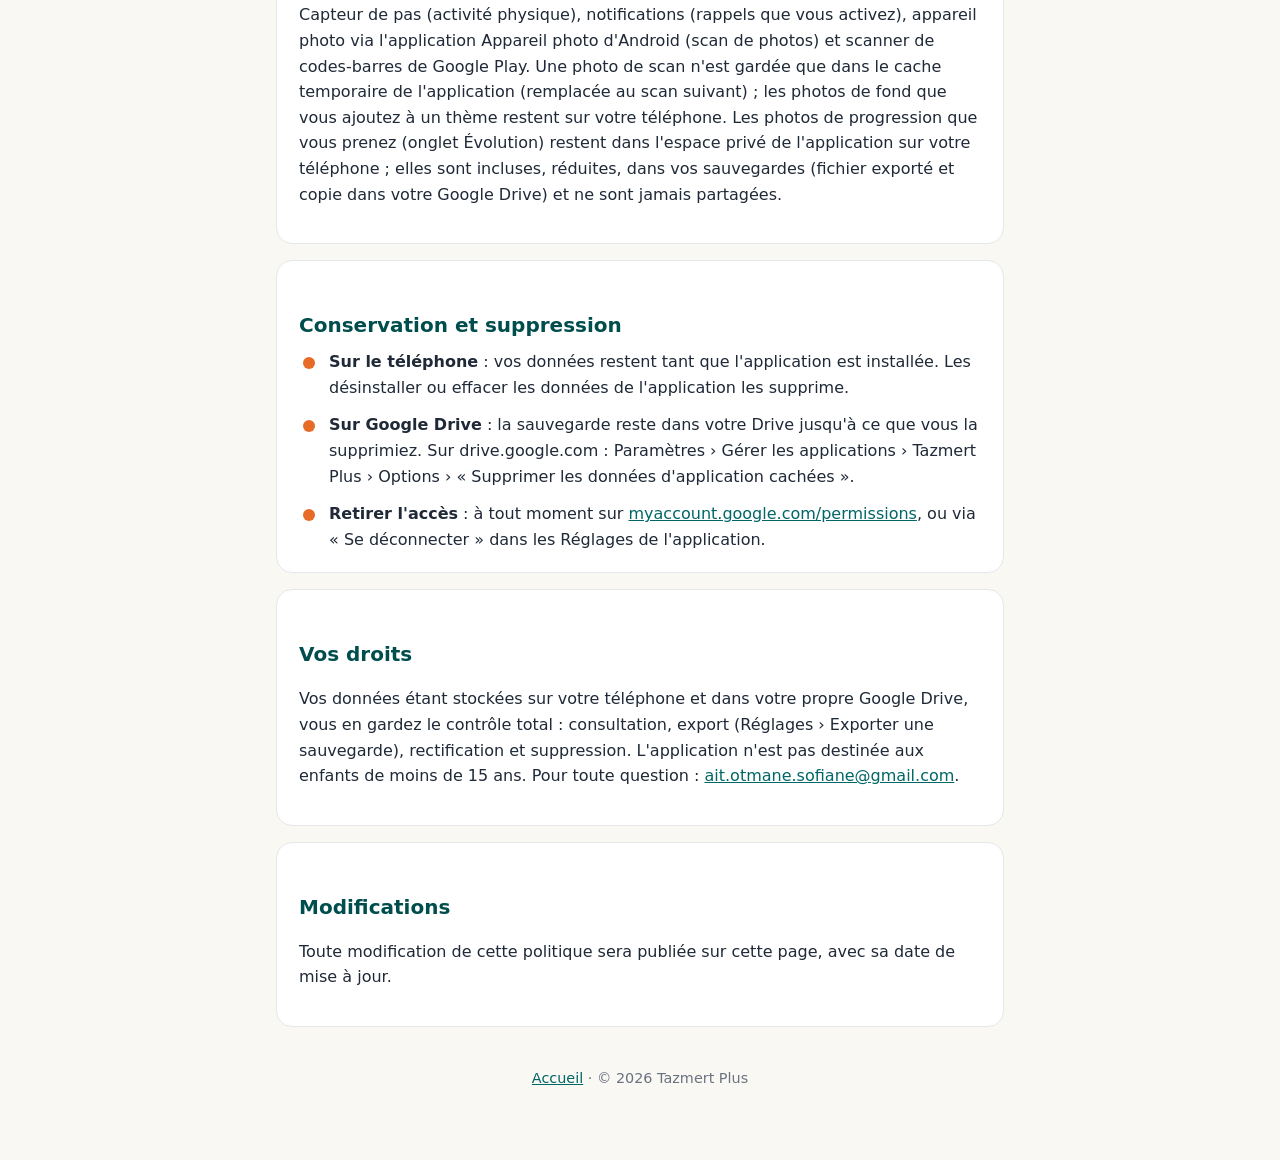
==== commit d39f3434: "Add files via upload" ====
--- a/confidentialite.html
+++ b/confidentialite.html
@@ -103,10 +103,35 @@
     <p>
       <strong>Partage avec votre coach (facultatif)</strong> : rien n'est partagé par défaut. Dans « Mon partage », vous pouvez
       activer séparément : vos repas (aliments, quantités, calories, macronutriments et votre objectif calorique du jour), vos
-      séances et activités (exercices, séries, charges, durée, ressenti, autres activités enregistrées) et vos pesées. Seuls les
+      séances et activités (exercices, séries, charges, durée, ressenti, autres activités enregistrées, ainsi que votre programme
+      d'entraînement avec le matériel, le niveau et les zones à ménager indiqués) et vos pesées. Seuls les
       14 derniers jours sont envoyés, mis à jour automatiquement environ toutes les 30 minutes, et lisibles uniquement par votre
       coach tant que l'accompagnement est en cours. Couper un partage, ou mettre fin à l'accompagnement, efface les données
       envoyées. Votre profil, vos photos et votre adresse e-mail ne sont jamais partagés.
+    </p>
+    <p>
+      <strong>Commentaires et propositions du coach</strong> : votre coach peut commenter une journée partagée et vous proposer
+      des objectifs nutritionnels ou un programme d'entraînement. Rien ne change sur votre téléphone tant que vous n'avez pas
+      touché « Appliquer » ; vous pouvez refuser.
+    </p>
+    <p>
+      <strong>Avis</strong> : si un coach vous accompagne ou vous a accompagné, vous pouvez publier un avis (note de 1 à 5 et
+      commentaire facultatif), visible par les membres connectés avec votre prénom. Vous pouvez le modifier ; l'éditeur de
+      l'application peut retirer un avis inapproprié.
+    </p>
+  </section>
+
+  <section class="card">
+    <h2>Premium (code d'activation)</h2>
+    <p>
+      Certaines fonctions avancées sont réservées au Premium, activé par un code d'un an que l'éditeur vous remet. L'application
+      ne traite aucun paiement et ne voit aucune donnée bancaire : le règlement se fait directement avec l'éditeur, en dehors
+      de l'application.
+    </p>
+    <p>
+      Le code est lié à votre compte : sont enregistrés sur Firebase votre identifiant de compte, votre prénom, le code utilisé,
+      la date de début et la durée. L'éditeur voit la liste des comptes Premium (prénom et dates) et peut arrêter un accès.
+      Le statut est aussi gardé sur votre téléphone pour fonctionner hors connexion.
     </p>
   </section>
 
@@ -116,7 +141,7 @@
       <tr class="head"><th>Service</th><th>Ce qui est envoyé</th><th>Quand</th></tr>
       <tr><td>Open Food Facts</td><td>Le texte recherché ou le code-barres scanné (rien qui vous identifie).</td><td>Recherche d'un produit du commerce.</td></tr>
       <tr><td>Le service d'IA que vous choisissez : Google (Gemini), Anthropic (Claude) ou Mistral AI</td><td>Coach et bilans : un résumé chiffré de votre profil (sexe, âge, taille, poids, objectifs), de vos repas, pesées, activités, séances d'entraînement, de vos questions et, si vous le remplissez, du texte « Mon quotidien et mes contraintes ». Scan : la photo du plat ou de l'étiquette et l'indication éventuelle.</td><td>Seulement si vous avez saisi <strong>votre propre clé API</strong> et utilisez le coach ou le scan photo.</td></tr>
-      <tr><td>Firebase (Google)</td><td>Communauté : votre identifiant de compte Google, votre pseudo et ce que vous publiez ou écrivez dans vos cercles ; fiche coach, échanges avec un coach et, si vous l'activez, ce que vous partagez avec lui.</td><td>Seulement si vous rejoignez la communauté.</td></tr>
+      <tr><td>Firebase (Google)</td><td>Communauté : votre identifiant de compte Google, votre pseudo et ce que vous publiez ou écrivez dans vos cercles ; fiche coach, échanges avec un coach et, si vous l'activez, ce que vous partagez avec lui ; statut Premium.</td><td>Seulement si vous rejoignez la communauté.</td></tr>
       <tr><td>Health Connect (Android)</td><td>Rien n'est envoyé : l'application <em>lit</em> vos calories dépensées et séances d'exercice, avec votre autorisation.</td><td>Onglet Activité.</td></tr>
     </table>
     <p>
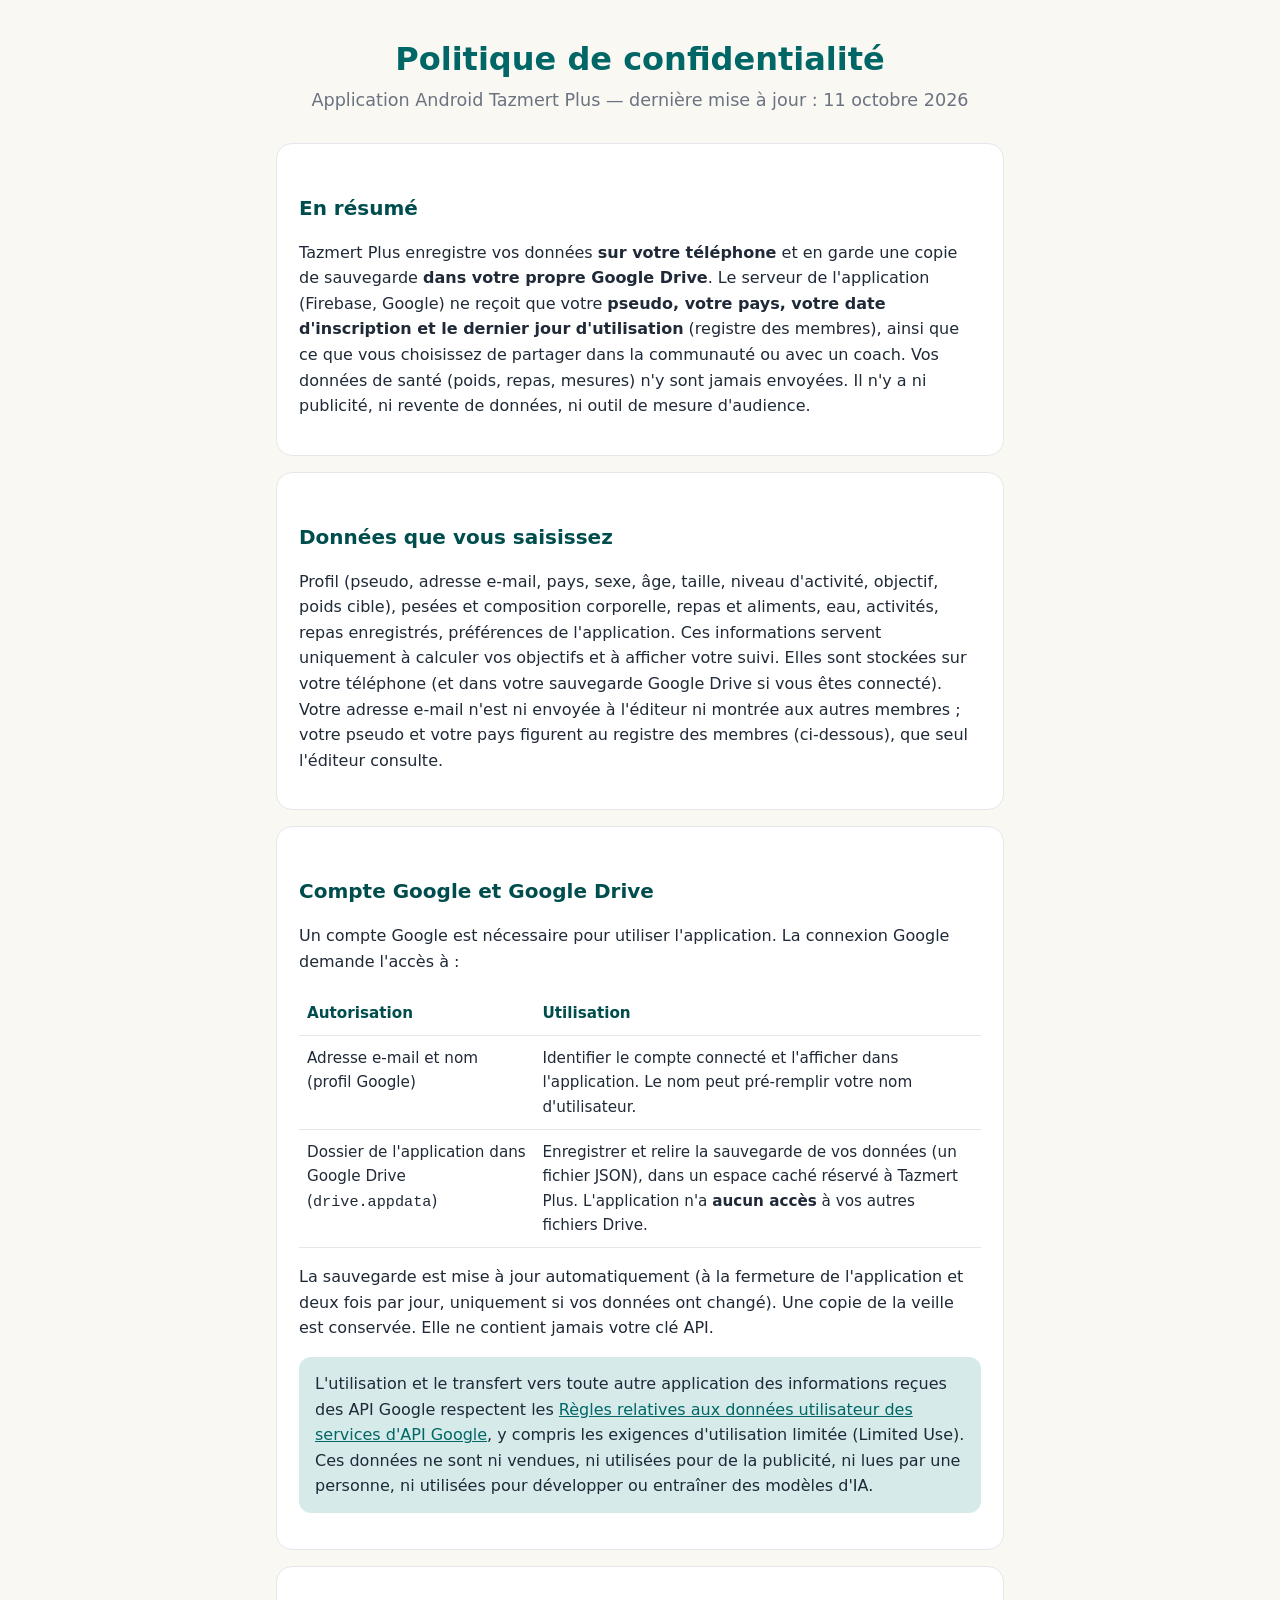
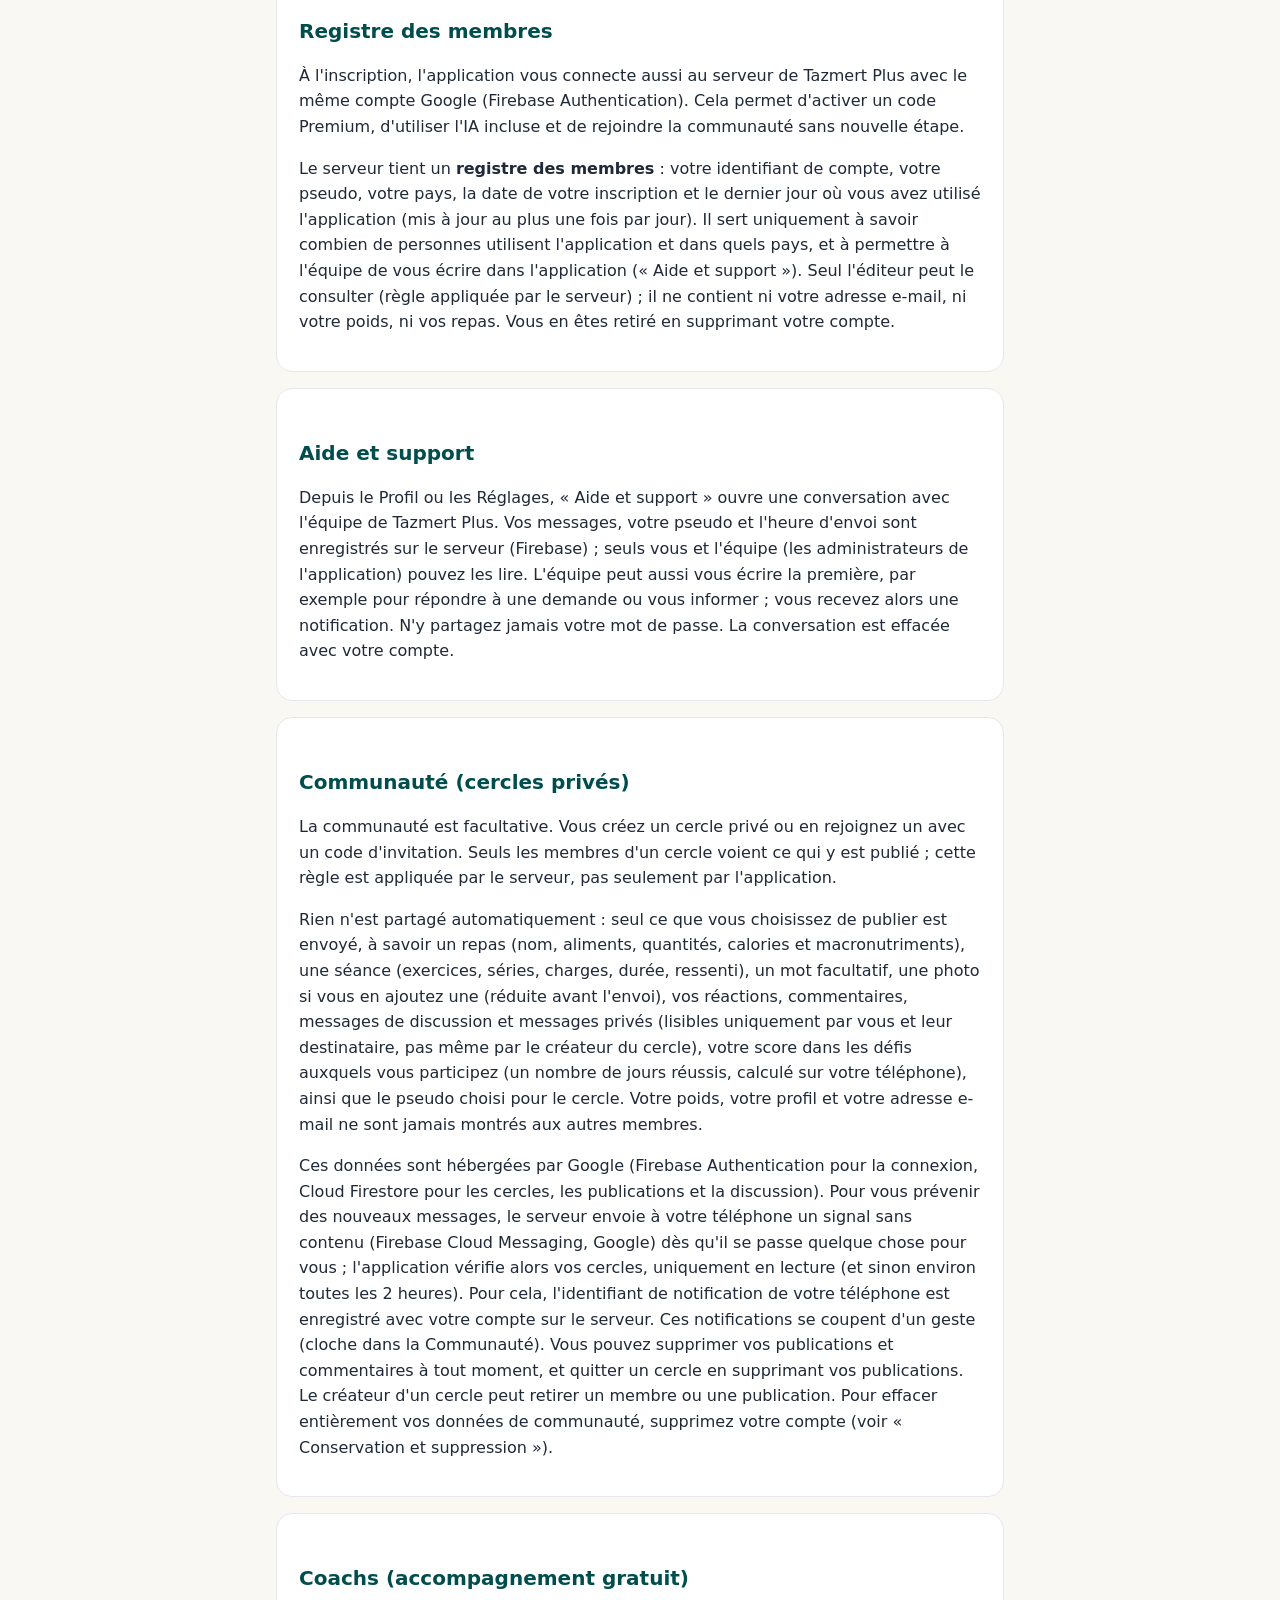
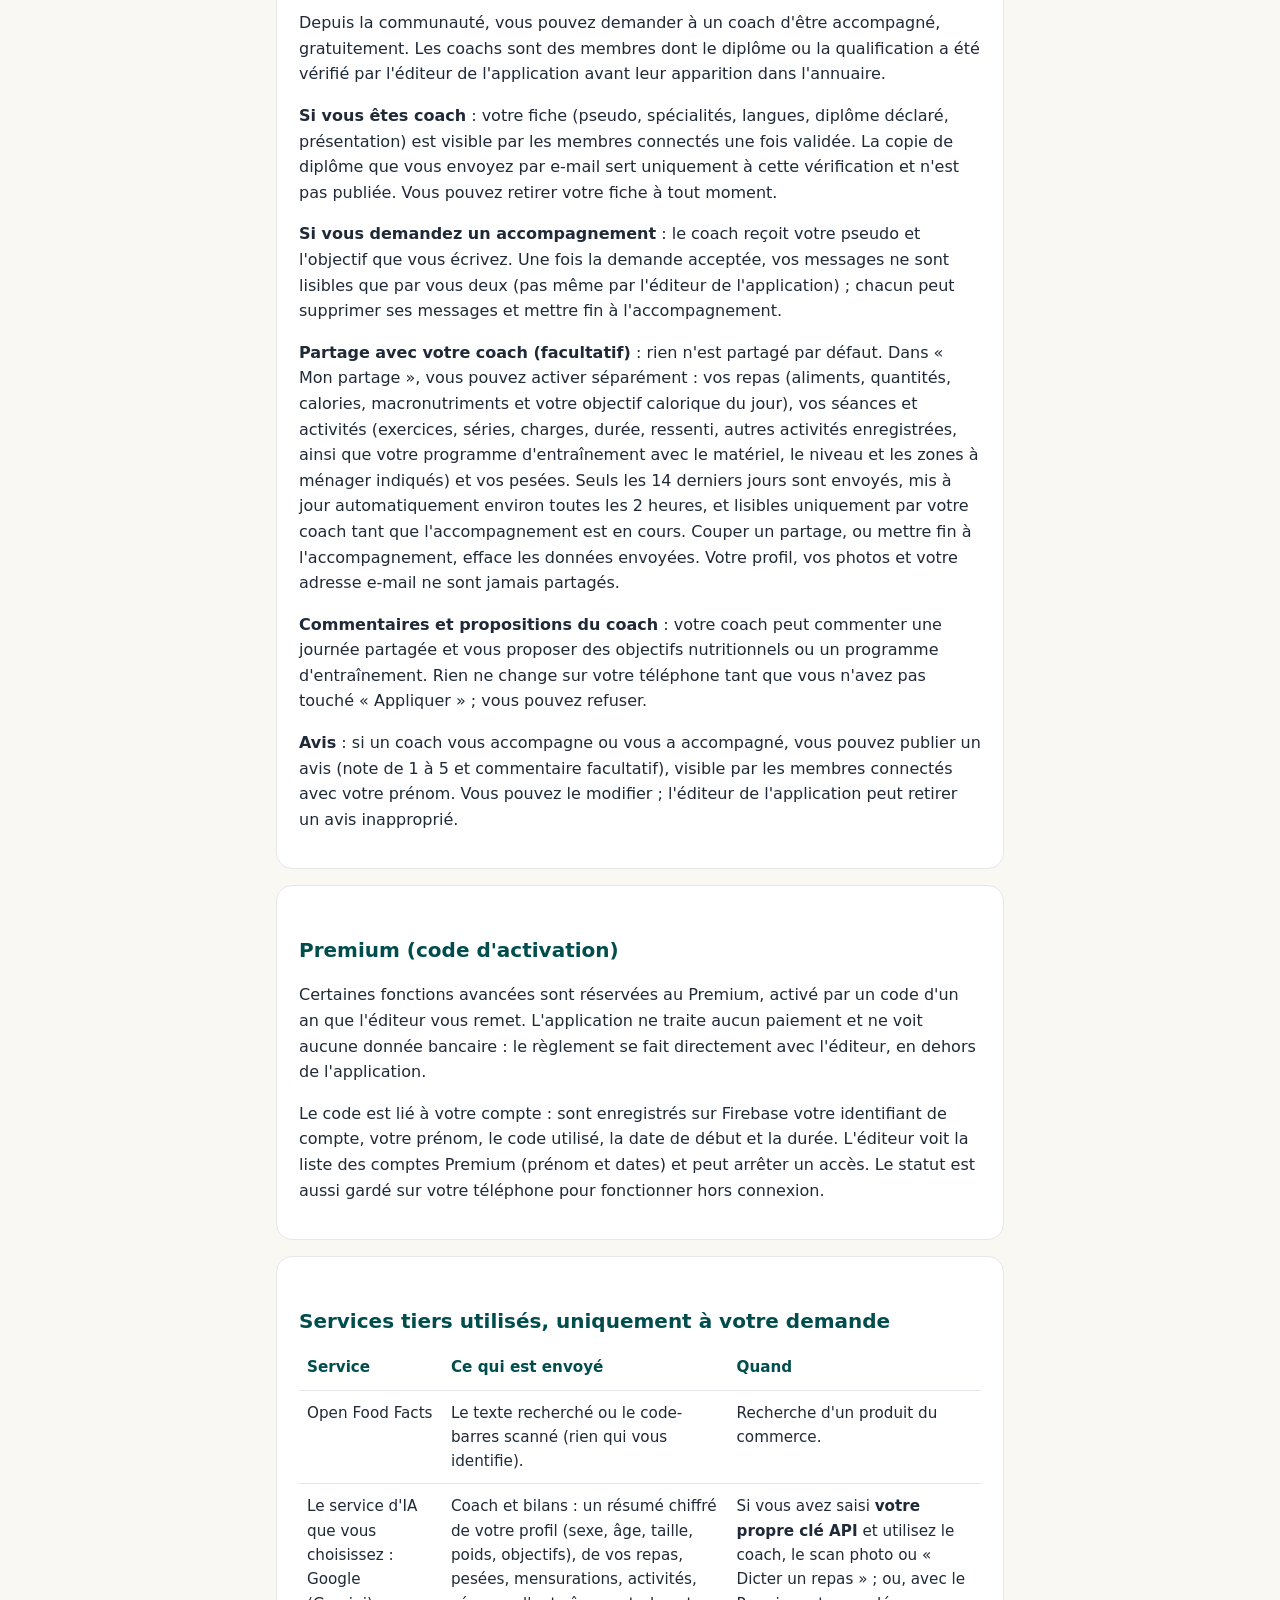
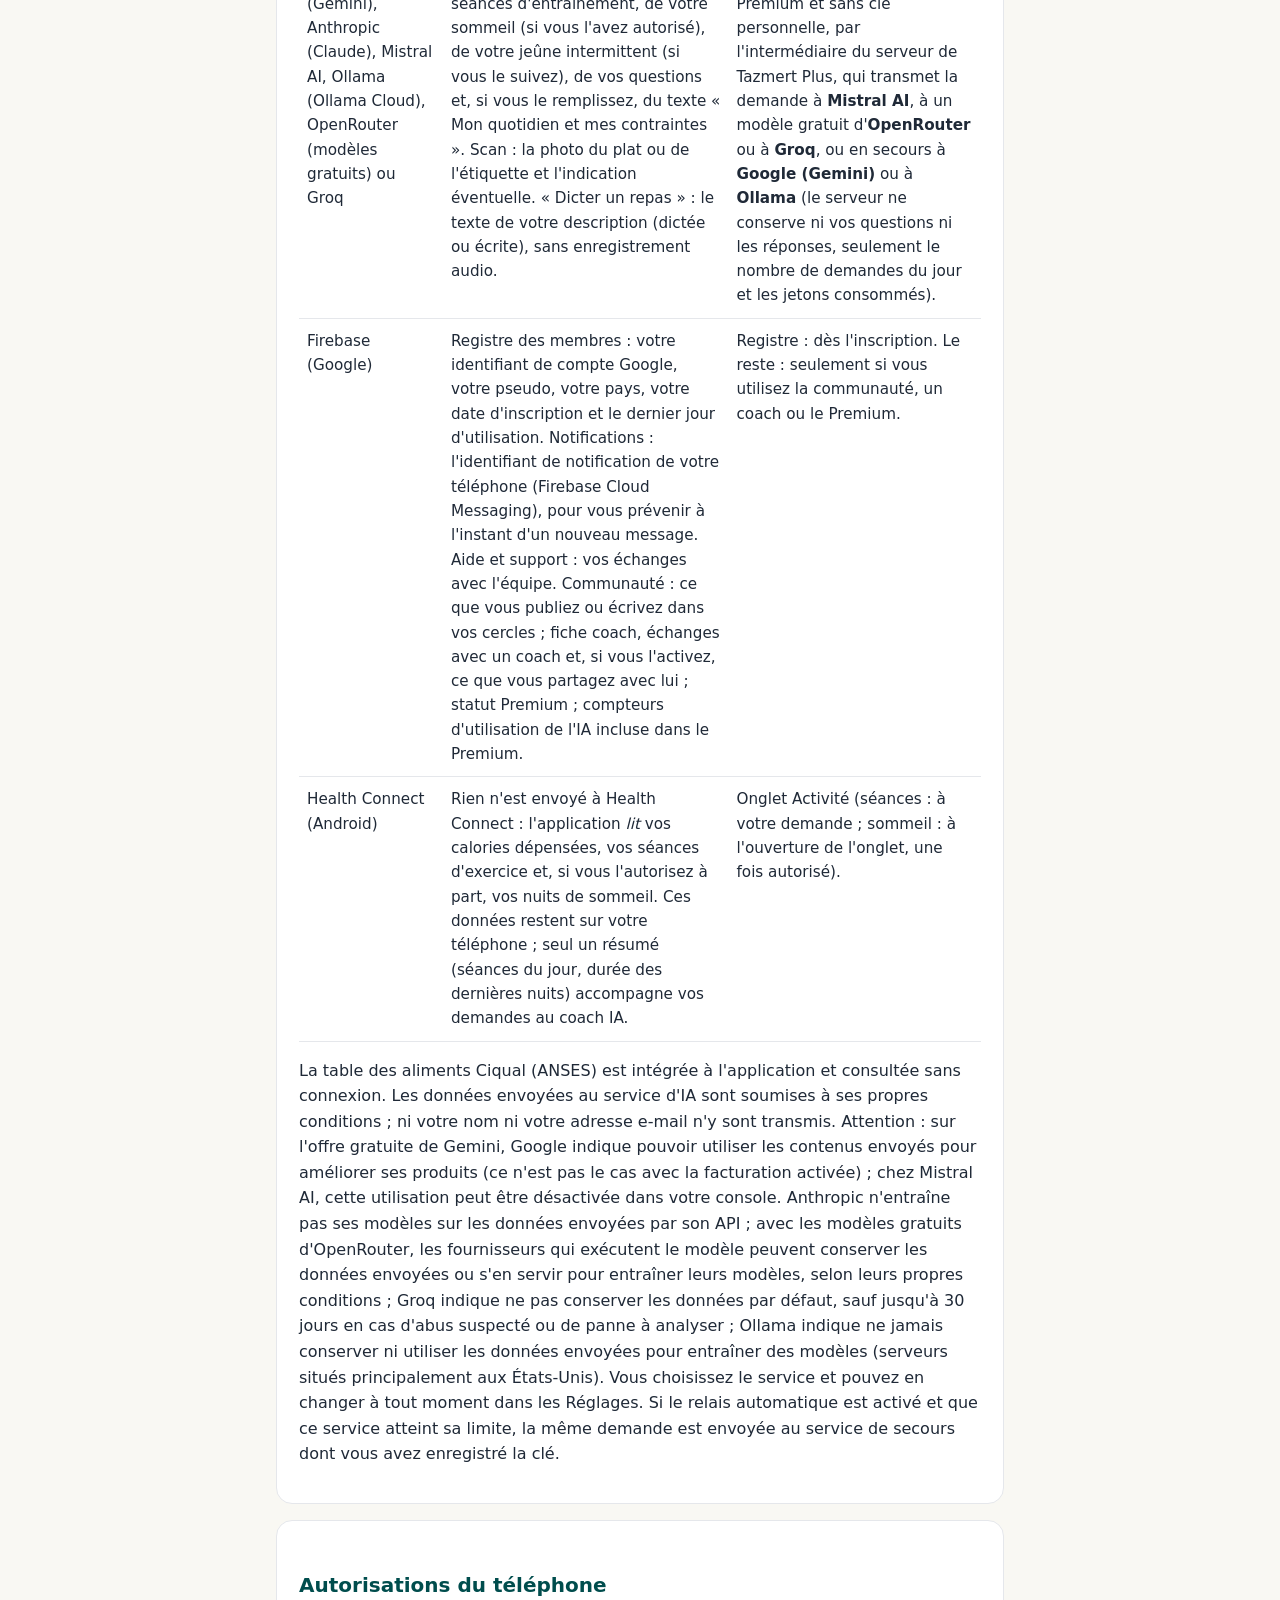
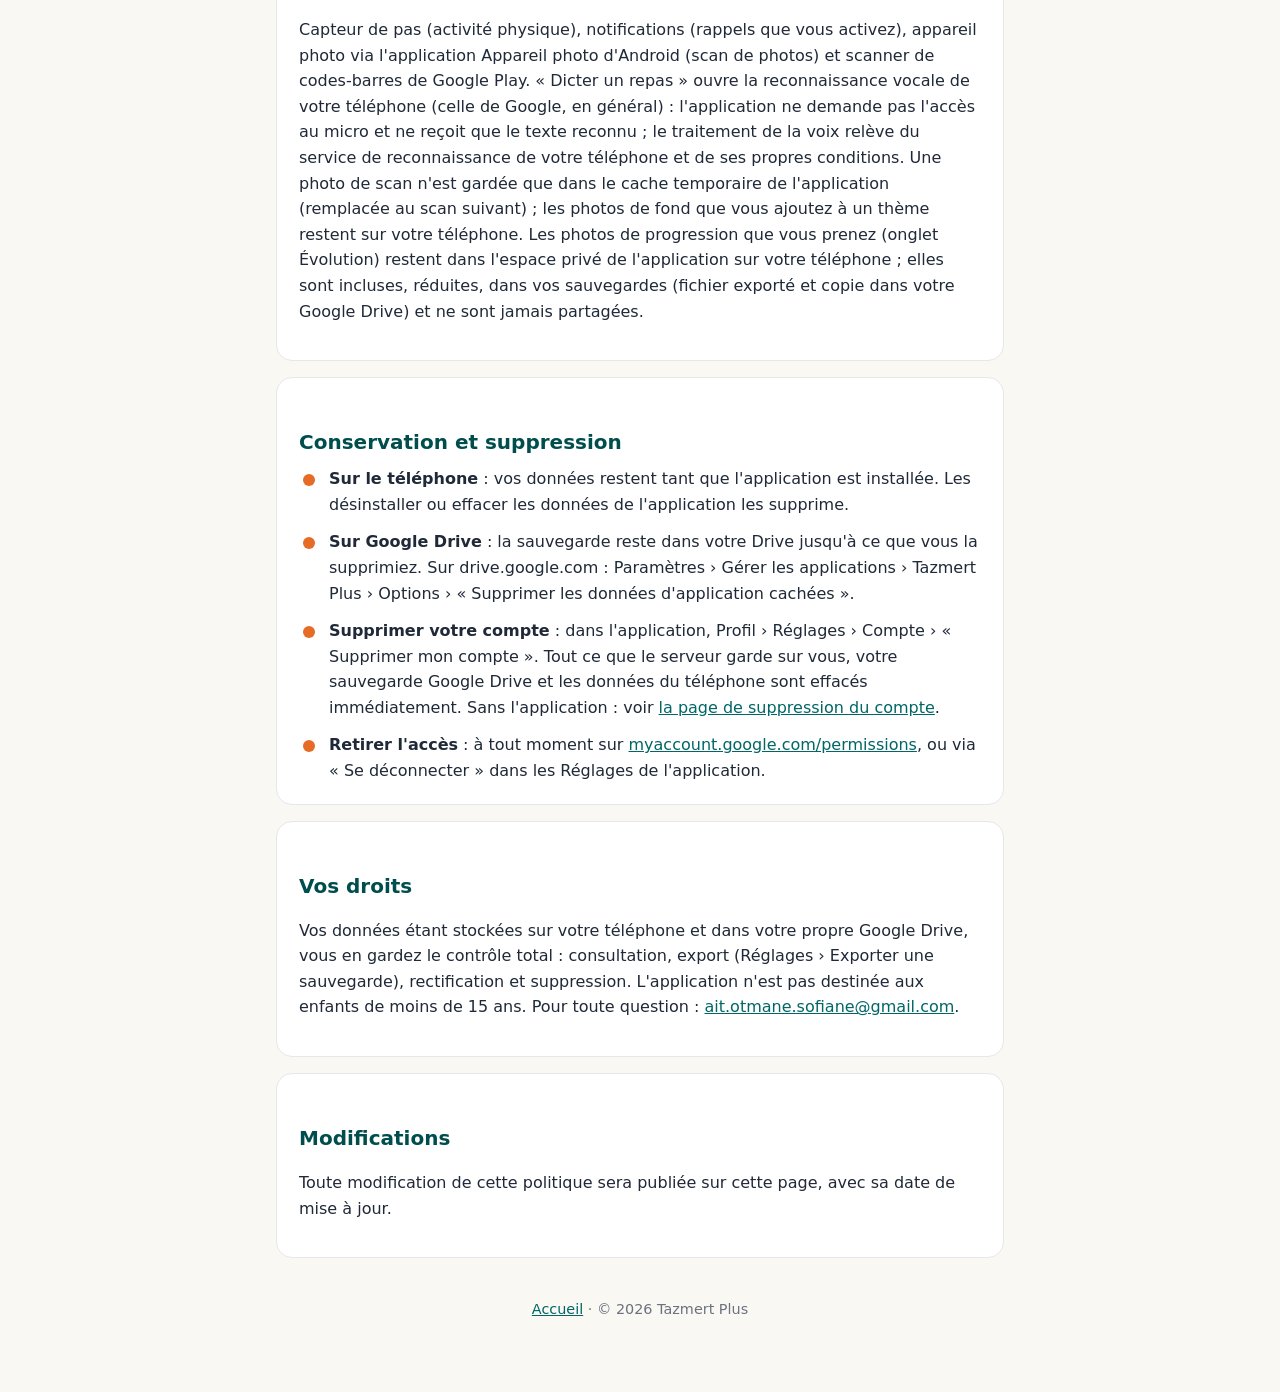
==== commit 160e2b05: "Add files via upload" ====
--- a/confidentialite.html
+++ b/confidentialite.html
@@ -1,194 +1,226 @@
-<!DOCTYPE html>
-<html lang="fr">
-<head>
-  <meta charset="utf-8">
-  <meta name="viewport" content="width=device-width, initial-scale=1">
-  <title>Confidentialité – Tazmert Plus</title>
-  <meta name="description" content="Politique de confidentialité de l'application Android Tazmert Plus.">
-  <link rel="icon" href="logo.png">
-  <link rel="stylesheet" href="style.css">
-</head>
-<body>
-<main>
-  <header>
-    <h1>Politique de confidentialité</h1>
-    <p class="lead">Application Android Tazmert Plus — dernière mise à jour : 2 octobre 2026</p>
-  </header>
-
-  <section class="card">
-    <h2>En résumé</h2>
-    <p>
-      Tazmert Plus enregistre vos données <strong>sur votre téléphone</strong> et en garde une copie de sauvegarde
-      <strong>dans votre propre Google Drive</strong>. Le développeur n'exploite aucun serveur et ne reçoit
-      aucune de vos données. Il n'y a ni publicité, ni revente de données, ni outil de mesure d'audience.
-    </p>
-  </section>
-
-  <section class="card">
-    <h2>Données que vous saisissez</h2>
-    <p>
-      Profil (nom d'utilisateur, sexe, âge, taille, niveau d'activité, objectif, poids cible), pesées et composition
-      corporelle, repas et aliments, eau, activités, repas enregistrés, préférences de l'application.
-      Ces informations servent uniquement à calculer vos objectifs et à afficher votre suivi. Elles sont stockées
-      sur votre téléphone.
-    </p>
-  </section>
-
-  <section class="card">
-    <h2>Compte Google et Google Drive</h2>
-    <p>La connexion Google demande l'accès à :</p>
-    <table>
-      <tr class="head"><th>Autorisation</th><th>Utilisation</th></tr>
-      <tr><td>Adresse e-mail et nom (profil Google)</td><td>Identifier le compte connecté et l'afficher dans l'application. Le nom peut pré-remplir votre nom d'utilisateur.</td></tr>
-      <tr><td>Dossier de l'application dans Google Drive (<code>drive.appdata</code>)</td><td>Enregistrer et relire la sauvegarde de vos données (un fichier JSON), dans un espace caché réservé à Tazmert Plus. L'application n'a <strong>aucun accès</strong> à vos autres fichiers Drive.</td></tr>
-    </table>
-    <p>
-      La sauvegarde est mise à jour automatiquement (à la fermeture de l'application et deux fois par jour, uniquement si
-      vos données ont changé). Une copie de la veille est conservée. Elle ne contient jamais votre clé API.
-    </p>
-    <p class="note">
-      L'utilisation et le transfert vers toute autre application des informations reçues des API Google respectent les
-      <a href="https://developers.google.com/terms/api-services-user-data-policy">Règles relatives aux données utilisateur
-      des services d'API Google</a>, y compris les exigences d'utilisation limitée (Limited Use). Ces données ne sont ni
-      vendues, ni utilisées pour de la publicité, ni lues par une personne, ni utilisées pour développer ou entraîner des modèles d'IA.
-    </p>
-  </section>
-
-  <section class="card">
-    <h2>Mode invité</h2>
-    <p>
-      Vous pouvez aussi utiliser l'application sans compte Google. Dans ce cas, aucune donnée ne quitte votre téléphone
-      pour être sauvegardée, et les fonctions d'IA (coach, scan de photos) sont désactivées.
-    </p>
-  </section>
-
-  <section class="card">
-    <h2>Communauté (cercles privés)</h2>
-    <p>
-      La communauté est facultative et demande un compte Google (elle n'est pas disponible en mode invité).
-      Vous créez un cercle privé ou en rejoignez un avec un code d'invitation. Seuls les membres d'un cercle voient ce qui y est
-      publié ; cette règle est appliquée par le serveur, pas seulement par l'application.
-    </p>
-    <p>
-      Rien n'est partagé automatiquement : seul ce que vous choisissez de publier est envoyé, à savoir un repas (nom, aliments,
-      quantités, calories et macronutriments), une séance (exercices, séries, charges, durée, ressenti), un mot facultatif, une photo si vous en ajoutez une (réduite avant l'envoi),
-      vos réactions, commentaires, messages de discussion et messages privés (lisibles uniquement par vous et leur destinataire, pas même par le créateur du cercle), votre score dans les défis auxquels vous participez (un nombre de jours réussis, calculé sur votre téléphone), ainsi que le pseudo choisi pour le cercle. Votre poids, votre profil et votre adresse e-mail
-      ne sont jamais montrés aux autres membres.
-    </p>
-    <p>
-      Ces données sont hébergées par Google (Firebase Authentication pour la connexion, Cloud Firestore pour les cercles, les
-      publications et la discussion). Pour vous prévenir des nouveaux messages, l'application vérifie vos cercles environ toutes
-      les 30 minutes, uniquement en lecture ; ces notifications se coupent d'un geste (cloche dans la Communauté). Vous pouvez supprimer vos publications et commentaires à tout moment, et quitter un cercle en supprimant
-      vos publications. Le créateur d'un cercle peut retirer un membre ou une publication. Pour effacer entièrement vos données
-      de communauté, écrivez à l'adresse de contact ci-dessous.
-    </p>
-  </section>
-
-  <section class="card">
-    <h2>Coachs (accompagnement gratuit)</h2>
-    <p>
-      Depuis la communauté, vous pouvez demander à un coach d'être accompagné, gratuitement. Les coachs sont des membres
-      dont le diplôme ou la qualification a été vérifié par l'éditeur de l'application avant leur apparition dans l'annuaire.
-    </p>
-    <p>
-      <strong>Si vous êtes coach</strong> : votre fiche (pseudo, spécialités, langues, diplôme déclaré, présentation) est
-      visible par les membres connectés une fois validée. La copie de diplôme que vous envoyez par e-mail sert uniquement à
-      cette vérification et n'est pas publiée. Vous pouvez retirer votre fiche à tout moment.
-    </p>
-    <p>
-      <strong>Si vous demandez un accompagnement</strong> : le coach reçoit votre pseudo et l'objectif que vous écrivez.
-      Une fois la demande acceptée, vos messages ne sont lisibles que par vous deux (pas même par l'éditeur de l'application) ;
-      chacun peut supprimer ses messages et mettre fin à l'accompagnement.
-    </p>
-    <p>
-      <strong>Partage avec votre coach (facultatif)</strong> : rien n'est partagé par défaut. Dans « Mon partage », vous pouvez
-      activer séparément : vos repas (aliments, quantités, calories, macronutriments et votre objectif calorique du jour), vos
-      séances et activités (exercices, séries, charges, durée, ressenti, autres activités enregistrées, ainsi que votre programme
-      d'entraînement avec le matériel, le niveau et les zones à ménager indiqués) et vos pesées. Seuls les
-      14 derniers jours sont envoyés, mis à jour automatiquement environ toutes les 30 minutes, et lisibles uniquement par votre
-      coach tant que l'accompagnement est en cours. Couper un partage, ou mettre fin à l'accompagnement, efface les données
-      envoyées. Votre profil, vos photos et votre adresse e-mail ne sont jamais partagés.
-    </p>
-    <p>
-      <strong>Commentaires et propositions du coach</strong> : votre coach peut commenter une journée partagée et vous proposer
-      des objectifs nutritionnels ou un programme d'entraînement. Rien ne change sur votre téléphone tant que vous n'avez pas
-      touché « Appliquer » ; vous pouvez refuser.
-    </p>
-    <p>
-      <strong>Avis</strong> : si un coach vous accompagne ou vous a accompagné, vous pouvez publier un avis (note de 1 à 5 et
-      commentaire facultatif), visible par les membres connectés avec votre prénom. Vous pouvez le modifier ; l'éditeur de
-      l'application peut retirer un avis inapproprié.
-    </p>
-  </section>
-
-  <section class="card">
-    <h2>Premium (code d'activation)</h2>
-    <p>
-      Certaines fonctions avancées sont réservées au Premium, activé par un code d'un an que l'éditeur vous remet. L'application
-      ne traite aucun paiement et ne voit aucune donnée bancaire : le règlement se fait directement avec l'éditeur, en dehors
-      de l'application.
-    </p>
-    <p>
-      Le code est lié à votre compte : sont enregistrés sur Firebase votre identifiant de compte, votre prénom, le code utilisé,
-      la date de début et la durée. L'éditeur voit la liste des comptes Premium (prénom et dates) et peut arrêter un accès.
-      Le statut est aussi gardé sur votre téléphone pour fonctionner hors connexion.
-    </p>
-  </section>
-
-  <section class="card">
-    <h2>Services tiers utilisés, uniquement à votre demande</h2>
-    <table>
-      <tr class="head"><th>Service</th><th>Ce qui est envoyé</th><th>Quand</th></tr>
-      <tr><td>Open Food Facts</td><td>Le texte recherché ou le code-barres scanné (rien qui vous identifie).</td><td>Recherche d'un produit du commerce.</td></tr>
-      <tr><td>Le service d'IA que vous choisissez : Google (Gemini), Anthropic (Claude) ou Mistral AI</td><td>Coach et bilans : un résumé chiffré de votre profil (sexe, âge, taille, poids, objectifs), de vos repas, pesées, activités, séances d'entraînement, de vos questions et, si vous le remplissez, du texte « Mon quotidien et mes contraintes ». Scan : la photo du plat ou de l'étiquette et l'indication éventuelle.</td><td>Seulement si vous avez saisi <strong>votre propre clé API</strong> et utilisez le coach ou le scan photo.</td></tr>
-      <tr><td>Firebase (Google)</td><td>Communauté : votre identifiant de compte Google, votre pseudo et ce que vous publiez ou écrivez dans vos cercles ; fiche coach, échanges avec un coach et, si vous l'activez, ce que vous partagez avec lui ; statut Premium.</td><td>Seulement si vous rejoignez la communauté.</td></tr>
-      <tr><td>Health Connect (Android)</td><td>Rien n'est envoyé : l'application <em>lit</em> vos calories dépensées et séances d'exercice, avec votre autorisation.</td><td>Onglet Activité.</td></tr>
-    </table>
-    <p>
-      La table des aliments Ciqual (ANSES) est intégrée à l'application et consultée sans connexion.
-      Les données envoyées au service d'IA sont soumises à ses propres conditions ; ni votre nom ni votre adresse e-mail n'y sont transmis.
-      Attention : sur l'offre gratuite de Gemini, Google indique pouvoir utiliser les contenus envoyés pour améliorer ses produits
-      (ce n'est pas le cas avec la facturation activée) ; chez Mistral AI, cette utilisation peut être désactivée dans votre console.
-      Anthropic n'entraîne pas ses modèles sur les données envoyées par son API. Vous choisissez le service et pouvez en changer à tout moment dans les Réglages. Si le relais automatique est activé et que ce service atteint sa limite, la même demande est envoyée au service de secours dont vous avez enregistré la clé.
-    </p>
-  </section>
-
-  <section class="card">
-    <h2>Autorisations du téléphone</h2>
-    <p>
-      Capteur de pas (activité physique), notifications (rappels que vous activez), appareil photo via l'application
-      Appareil photo d'Android (scan de photos) et scanner de codes-barres de Google Play. Une photo de scan n'est gardée que dans le cache temporaire de l'application (remplacée au scan suivant) ;
-      les photos de fond que vous ajoutez à un thème restent sur votre téléphone.
-      Les photos de progression que vous prenez (onglet Évolution) restent dans l'espace privé de l'application sur votre téléphone ; elles sont incluses, réduites, dans vos sauvegardes (fichier exporté et copie dans votre Google Drive) et ne sont jamais partagées.
-    </p>
-  </section>
-
-  <section class="card">
-    <h2>Conservation et suppression</h2>
-    <ul class="features">
-      <li><strong>Sur le téléphone</strong> : vos données restent tant que l'application est installée. Les désinstaller ou effacer les données de l'application les supprime.</li>
-      <li><strong>Sur Google Drive</strong> : la sauvegarde reste dans votre Drive jusqu'à ce que vous la supprimiez. Sur drive.google.com : Paramètres › Gérer les applications › Tazmert Plus › Options › « Supprimer les données d'application cachées ».</li>
-      <li><strong>Retirer l'accès</strong> : à tout moment sur <a href="https://myaccount.google.com/permissions">myaccount.google.com/permissions</a>, ou via « Se déconnecter » dans les Réglages de l'application.</li>
-    </ul>
-  </section>
-
-  <section class="card">
-    <h2>Vos droits</h2>
-    <p>
-      Vos données étant stockées sur votre téléphone et dans votre propre Google Drive, vous en gardez le contrôle total :
-      consultation, export (Réglages › Exporter une sauvegarde), rectification et suppression. L'application n'est pas destinée
-      aux enfants de moins de 15 ans. Pour toute question : <a href="mailto:ait.otmane.sofiane@gmail.com">ait.otmane.sofiane@gmail.com</a>.
-    </p>
-  </section>
-
-  <section class="card">
-    <h2>Modifications</h2>
-    <p>Toute modification de cette politique sera publiée sur cette page, avec sa date de mise à jour.</p>
-  </section>
-
-  <footer>
-    <p><a href="index.html">Accueil</a> · © 2026 Tazmert Plus</p>
-  </footer>
-</main>
-</body>
-</html>
+<!DOCTYPE html>
+<html lang="fr">
+<head>
+  <meta charset="utf-8">
+  <meta name="viewport" content="width=device-width, initial-scale=1">
+  <title>Confidentialité – Tazmert Plus</title>
+  <meta name="description" content="Politique de confidentialité de l'application Android Tazmert Plus.">
+  <link rel="icon" href="logo.png">
+  <link rel="stylesheet" href="style.css">
+</head>
+<body>
+<main>
+  <header>
+    <h1>Politique de confidentialité</h1>
+    <p class="lead">Application Android Tazmert Plus — dernière mise à jour : 11 octobre 2026</p>
+  </header>
+
+  <section class="card">
+    <h2>En résumé</h2>
+    <p>
+      Tazmert Plus enregistre vos données <strong>sur votre téléphone</strong> et en garde une copie de sauvegarde
+      <strong>dans votre propre Google Drive</strong>. Le serveur de l'application (Firebase, Google) ne reçoit que
+      votre <strong>pseudo, votre pays, votre date d'inscription et le dernier jour d'utilisation</strong> (registre des
+      membres), ainsi que ce que vous choisissez de partager dans la communauté ou avec un coach. Vos données de santé
+      (poids, repas, mesures) n'y sont jamais envoyées. Il n'y a ni publicité, ni revente de données, ni outil de mesure d'audience.
+    </p>
+  </section>
+
+  <section class="card">
+    <h2>Données que vous saisissez</h2>
+    <p>
+      Profil (pseudo, adresse e-mail, pays, sexe, âge, taille, niveau d'activité, objectif, poids cible), pesées et
+      composition corporelle, repas et aliments, eau, activités, repas enregistrés, préférences de l'application.
+      Ces informations servent uniquement à calculer vos objectifs et à afficher votre suivi. Elles sont stockées
+      sur votre téléphone (et dans votre sauvegarde Google Drive si vous êtes connecté). Votre adresse e-mail n'est ni
+      envoyée à l'éditeur ni montrée aux autres membres ; votre pseudo et votre pays figurent au registre des membres
+      (ci-dessous), que seul l'éditeur consulte.
+    </p>
+  </section>
+
+  <section class="card">
+    <h2>Compte Google et Google Drive</h2>
+    <p>Un compte Google est nécessaire pour utiliser l'application. La connexion Google demande l'accès à :</p>
+    <table>
+      <tr class="head"><th>Autorisation</th><th>Utilisation</th></tr>
+      <tr><td>Adresse e-mail et nom (profil Google)</td><td>Identifier le compte connecté et l'afficher dans l'application. Le nom peut pré-remplir votre nom d'utilisateur.</td></tr>
+      <tr><td>Dossier de l'application dans Google Drive (<code>drive.appdata</code>)</td><td>Enregistrer et relire la sauvegarde de vos données (un fichier JSON), dans un espace caché réservé à Tazmert Plus. L'application n'a <strong>aucun accès</strong> à vos autres fichiers Drive.</td></tr>
+    </table>
+    <p>
+      La sauvegarde est mise à jour automatiquement (à la fermeture de l'application et deux fois par jour, uniquement si
+      vos données ont changé). Une copie de la veille est conservée. Elle ne contient jamais votre clé API.
+    </p>
+    <p class="note">
+      L'utilisation et le transfert vers toute autre application des informations reçues des API Google respectent les
+      <a href="https://developers.google.com/terms/api-services-user-data-policy">Règles relatives aux données utilisateur
+      des services d'API Google</a>, y compris les exigences d'utilisation limitée (Limited Use). Ces données ne sont ni
+      vendues, ni utilisées pour de la publicité, ni lues par une personne, ni utilisées pour développer ou entraîner des modèles d'IA.
+    </p>
+  </section>
+
+  <section class="card">
+    <h2>Registre des membres</h2>
+    <p>
+      À l'inscription, l'application vous connecte aussi au serveur de Tazmert Plus avec le même compte Google
+      (Firebase Authentication). Cela permet d'activer un code Premium, d'utiliser l'IA incluse et de rejoindre la
+      communauté sans nouvelle étape.
+    </p>
+    <p>
+      Le serveur tient un <strong>registre des membres</strong> : votre identifiant de compte, votre pseudo, votre pays,
+      la date de votre inscription et le dernier jour où vous avez utilisé l'application (mis à jour au plus une fois par jour).
+      Il sert uniquement à savoir combien de personnes utilisent l'application et dans quels pays, et à permettre à l'équipe
+      de vous écrire dans l'application (« Aide et support »). Seul l'éditeur peut le
+      consulter (règle appliquée par le serveur) ; il ne contient ni votre adresse e-mail, ni votre poids, ni vos repas.
+      Vous en êtes retiré en supprimant votre compte.
+    </p>
+  </section>
+
+  <section class="card">
+    <h2>Aide et support</h2>
+    <p>
+      Depuis le Profil ou les Réglages, « Aide et support » ouvre une conversation avec l'équipe de Tazmert Plus.
+      Vos messages, votre pseudo et l'heure d'envoi sont enregistrés sur le serveur (Firebase) ; seuls vous et l'équipe
+      (les administrateurs de l'application) pouvez les lire. L'équipe peut aussi vous écrire la première, par exemple pour
+      répondre à une demande ou vous informer ; vous recevez alors une notification. N'y partagez jamais votre mot de passe.
+      La conversation est effacée avec votre compte.
+    </p>
+  </section>
+
+  <section class="card">
+    <h2>Communauté (cercles privés)</h2>
+    <p>
+      La communauté est facultative.
+      Vous créez un cercle privé ou en rejoignez un avec un code d'invitation. Seuls les membres d'un cercle voient ce qui y est
+      publié ; cette règle est appliquée par le serveur, pas seulement par l'application.
+    </p>
+    <p>
+      Rien n'est partagé automatiquement : seul ce que vous choisissez de publier est envoyé, à savoir un repas (nom, aliments,
+      quantités, calories et macronutriments), une séance (exercices, séries, charges, durée, ressenti), un mot facultatif, une photo si vous en ajoutez une (réduite avant l'envoi),
+      vos réactions, commentaires, messages de discussion et messages privés (lisibles uniquement par vous et leur destinataire, pas même par le créateur du cercle), votre score dans les défis auxquels vous participez (un nombre de jours réussis, calculé sur votre téléphone), ainsi que le pseudo choisi pour le cercle. Votre poids, votre profil et votre adresse e-mail
+      ne sont jamais montrés aux autres membres.
+    </p>
+    <p>
+      Ces données sont hébergées par Google (Firebase Authentication pour la connexion, Cloud Firestore pour les cercles, les
+      publications et la discussion). Pour vous prévenir des nouveaux messages, le serveur envoie à votre téléphone un signal
+      sans contenu (Firebase Cloud Messaging, Google) dès qu'il se passe quelque chose pour vous ; l'application vérifie alors vos
+      cercles, uniquement en lecture (et sinon environ toutes les 2 heures). Pour cela, l'identifiant de notification de votre
+      téléphone est enregistré avec votre compte sur le serveur. Ces notifications se coupent d'un geste (cloche dans la Communauté). Vous pouvez supprimer vos publications et commentaires à tout moment, et quitter un cercle en supprimant
+      vos publications. Le créateur d'un cercle peut retirer un membre ou une publication. Pour effacer entièrement vos données
+      de communauté, supprimez votre compte (voir « Conservation et suppression »).
+    </p>
+  </section>
+
+  <section class="card">
+    <h2>Coachs (accompagnement gratuit)</h2>
+    <p>
+      Depuis la communauté, vous pouvez demander à un coach d'être accompagné, gratuitement. Les coachs sont des membres
+      dont le diplôme ou la qualification a été vérifié par l'éditeur de l'application avant leur apparition dans l'annuaire.
+    </p>
+    <p>
+      <strong>Si vous êtes coach</strong> : votre fiche (pseudo, spécialités, langues, diplôme déclaré, présentation) est
+      visible par les membres connectés une fois validée. La copie de diplôme que vous envoyez par e-mail sert uniquement à
+      cette vérification et n'est pas publiée. Vous pouvez retirer votre fiche à tout moment.
+    </p>
+    <p>
+      <strong>Si vous demandez un accompagnement</strong> : le coach reçoit votre pseudo et l'objectif que vous écrivez.
+      Une fois la demande acceptée, vos messages ne sont lisibles que par vous deux (pas même par l'éditeur de l'application) ;
+      chacun peut supprimer ses messages et mettre fin à l'accompagnement.
+    </p>
+    <p>
+      <strong>Partage avec votre coach (facultatif)</strong> : rien n'est partagé par défaut. Dans « Mon partage », vous pouvez
+      activer séparément : vos repas (aliments, quantités, calories, macronutriments et votre objectif calorique du jour), vos
+      séances et activités (exercices, séries, charges, durée, ressenti, autres activités enregistrées, ainsi que votre programme
+      d'entraînement avec le matériel, le niveau et les zones à ménager indiqués) et vos pesées. Seuls les
+      14 derniers jours sont envoyés, mis à jour automatiquement environ toutes les 2 heures, et lisibles uniquement par votre
+      coach tant que l'accompagnement est en cours. Couper un partage, ou mettre fin à l'accompagnement, efface les données
+      envoyées. Votre profil, vos photos et votre adresse e-mail ne sont jamais partagés.
+    </p>
+    <p>
+      <strong>Commentaires et propositions du coach</strong> : votre coach peut commenter une journée partagée et vous proposer
+      des objectifs nutritionnels ou un programme d'entraînement. Rien ne change sur votre téléphone tant que vous n'avez pas
+      touché « Appliquer » ; vous pouvez refuser.
+    </p>
+    <p>
+      <strong>Avis</strong> : si un coach vous accompagne ou vous a accompagné, vous pouvez publier un avis (note de 1 à 5 et
+      commentaire facultatif), visible par les membres connectés avec votre prénom. Vous pouvez le modifier ; l'éditeur de
+      l'application peut retirer un avis inapproprié.
+    </p>
+  </section>
+
+  <section class="card">
+    <h2>Premium (code d'activation)</h2>
+    <p>
+      Certaines fonctions avancées sont réservées au Premium, activé par un code d'un an que l'éditeur vous remet. L'application
+      ne traite aucun paiement et ne voit aucune donnée bancaire : le règlement se fait directement avec l'éditeur, en dehors
+      de l'application.
+    </p>
+    <p>
+      Le code est lié à votre compte : sont enregistrés sur Firebase votre identifiant de compte, votre prénom, le code utilisé,
+      la date de début et la durée. L'éditeur voit la liste des comptes Premium (prénom et dates) et peut arrêter un accès.
+      Le statut est aussi gardé sur votre téléphone pour fonctionner hors connexion.
+    </p>
+  </section>
+
+  <section class="card">
+    <h2>Services tiers utilisés, uniquement à votre demande</h2>
+    <table>
+      <tr class="head"><th>Service</th><th>Ce qui est envoyé</th><th>Quand</th></tr>
+      <tr><td>Open Food Facts</td><td>Le texte recherché ou le code-barres scanné (rien qui vous identifie).</td><td>Recherche d'un produit du commerce.</td></tr>
+      <tr><td>Le service d'IA que vous choisissez : Google (Gemini), Anthropic (Claude), Mistral AI, Ollama (Ollama Cloud), OpenRouter (modèles gratuits) ou Groq</td><td>Coach et bilans : un résumé chiffré de votre profil (sexe, âge, taille, poids, objectifs), de vos repas, pesées, mensurations, activités, séances d'entraînement, de votre sommeil (si vous l'avez autorisé), de votre jeûne intermittent (si vous le suivez), de vos questions et, si vous le remplissez, du texte « Mon quotidien et mes contraintes ». Scan : la photo du plat ou de l'étiquette et l'indication éventuelle. « Dicter un repas » : le texte de votre description (dictée ou écrite), sans enregistrement audio.</td><td>Si vous avez saisi <strong>votre propre clé API</strong> et utilisez le coach, le scan photo ou « Dicter un repas » ; ou, avec le Premium et sans clé personnelle, par l'intermédiaire du serveur de Tazmert Plus, qui transmet la demande à <strong>Mistral AI</strong>, à un modèle gratuit d'<strong>OpenRouter</strong> ou à <strong>Groq</strong>, ou en secours à <strong>Google (Gemini)</strong> ou à <strong>Ollama</strong> (le serveur ne conserve ni vos questions ni les réponses, seulement le nombre de demandes du jour et les jetons consommés).</td></tr>
+      <tr><td>Firebase (Google)</td><td>Registre des membres : votre identifiant de compte Google, votre pseudo, votre pays, votre date d'inscription et le dernier jour d'utilisation. Notifications : l'identifiant de notification de votre téléphone (Firebase Cloud Messaging), pour vous prévenir à l'instant d'un nouveau message. Aide et support : vos échanges avec l'équipe. Communauté : ce que vous publiez ou écrivez dans vos cercles ; fiche coach, échanges avec un coach et, si vous l'activez, ce que vous partagez avec lui ; statut Premium ; compteurs d'utilisation de l'IA incluse dans le Premium.</td><td>Registre : dès l'inscription. Le reste : seulement si vous utilisez la communauté, un coach ou le Premium.</td></tr>
+      <tr><td>Health Connect (Android)</td><td>Rien n'est envoyé à Health Connect : l'application <em>lit</em> vos calories dépensées, vos séances d'exercice et, si vous l'autorisez à part, vos nuits de sommeil. Ces données restent sur votre téléphone ; seul un résumé (séances du jour, durée des dernières nuits) accompagne vos demandes au coach IA.</td><td>Onglet Activité (séances : à votre demande ; sommeil : à l'ouverture de l'onglet, une fois autorisé).</td></tr>
+    </table>
+    <p>
+      La table des aliments Ciqual (ANSES) est intégrée à l'application et consultée sans connexion.
+      Les données envoyées au service d'IA sont soumises à ses propres conditions ; ni votre nom ni votre adresse e-mail n'y sont transmis.
+      Attention : sur l'offre gratuite de Gemini, Google indique pouvoir utiliser les contenus envoyés pour améliorer ses produits
+      (ce n'est pas le cas avec la facturation activée) ; chez Mistral AI, cette utilisation peut être désactivée dans votre console.
+      Anthropic n'entraîne pas ses modèles sur les données envoyées par son API ; avec les modèles gratuits d'OpenRouter, les fournisseurs qui exécutent le modèle peuvent conserver les données envoyées ou s'en servir pour entraîner leurs modèles, selon leurs propres conditions ; Groq indique ne pas conserver les données par défaut, sauf jusqu'à 30 jours en cas d'abus suspecté ou de panne à analyser ; Ollama indique ne jamais conserver ni utiliser
+      les données envoyées pour entraîner des modèles (serveurs situés principalement aux États-Unis). Vous choisissez le service et pouvez en changer à tout moment dans les Réglages. Si le relais automatique est activé et que ce service atteint sa limite, la même demande est envoyée au service de secours dont vous avez enregistré la clé.
+    </p>
+  </section>
+
+  <section class="card">
+    <h2>Autorisations du téléphone</h2>
+    <p>
+      Capteur de pas (activité physique), notifications (rappels que vous activez), appareil photo via l'application
+      Appareil photo d'Android (scan de photos) et scanner de codes-barres de Google Play.
+      « Dicter un repas » ouvre la reconnaissance vocale de votre téléphone (celle de Google, en général) : l'application ne demande pas l'accès
+      au micro et ne reçoit que le texte reconnu ; le traitement de la voix relève du service de reconnaissance de votre téléphone et de ses propres conditions. Une photo de scan n'est gardée que dans le cache temporaire de l'application (remplacée au scan suivant) ;
+      les photos de fond que vous ajoutez à un thème restent sur votre téléphone.
+      Les photos de progression que vous prenez (onglet Évolution) restent dans l'espace privé de l'application sur votre téléphone ; elles sont incluses, réduites, dans vos sauvegardes (fichier exporté et copie dans votre Google Drive) et ne sont jamais partagées.
+    </p>
+  </section>
+
+  <section class="card">
+    <h2>Conservation et suppression</h2>
+    <ul class="features">
+      <li><strong>Sur le téléphone</strong> : vos données restent tant que l'application est installée. Les désinstaller ou effacer les données de l'application les supprime.</li>
+      <li><strong>Sur Google Drive</strong> : la sauvegarde reste dans votre Drive jusqu'à ce que vous la supprimiez. Sur drive.google.com : Paramètres › Gérer les applications › Tazmert Plus › Options › « Supprimer les données d'application cachées ».</li>
+      <li><strong>Supprimer votre compte</strong> : dans l'application, Profil › Réglages › Compte › « Supprimer mon compte ».
+        Tout ce que le serveur garde sur vous, votre sauvegarde Google Drive et les données du téléphone sont effacés immédiatement.
+        Sans l'application : voir <a href="suppression-compte.html">la page de suppression du compte</a>.</li>
+      <li><strong>Retirer l'accès</strong> : à tout moment sur <a href="https://myaccount.google.com/permissions">myaccount.google.com/permissions</a>, ou via « Se déconnecter » dans les Réglages de l'application.</li>
+    </ul>
+  </section>
+
+  <section class="card">
+    <h2>Vos droits</h2>
+    <p>
+      Vos données étant stockées sur votre téléphone et dans votre propre Google Drive, vous en gardez le contrôle total :
+      consultation, export (Réglages › Exporter une sauvegarde), rectification et suppression. L'application n'est pas destinée
+      aux enfants de moins de 15 ans. Pour toute question : <a href="mailto:ait.otmane.sofiane@gmail.com">ait.otmane.sofiane@gmail.com</a>.
+    </p>
+  </section>
+
+  <section class="card">
+    <h2>Modifications</h2>
+    <p>Toute modification de cette politique sera publiée sur cette page, avec sa date de mise à jour.</p>
+  </section>
+
+  <footer>
+    <p><a href="index.html">Accueil</a> · © 2026 Tazmert Plus</p>
+  </footer>
+</main>
+</body>
+</html>
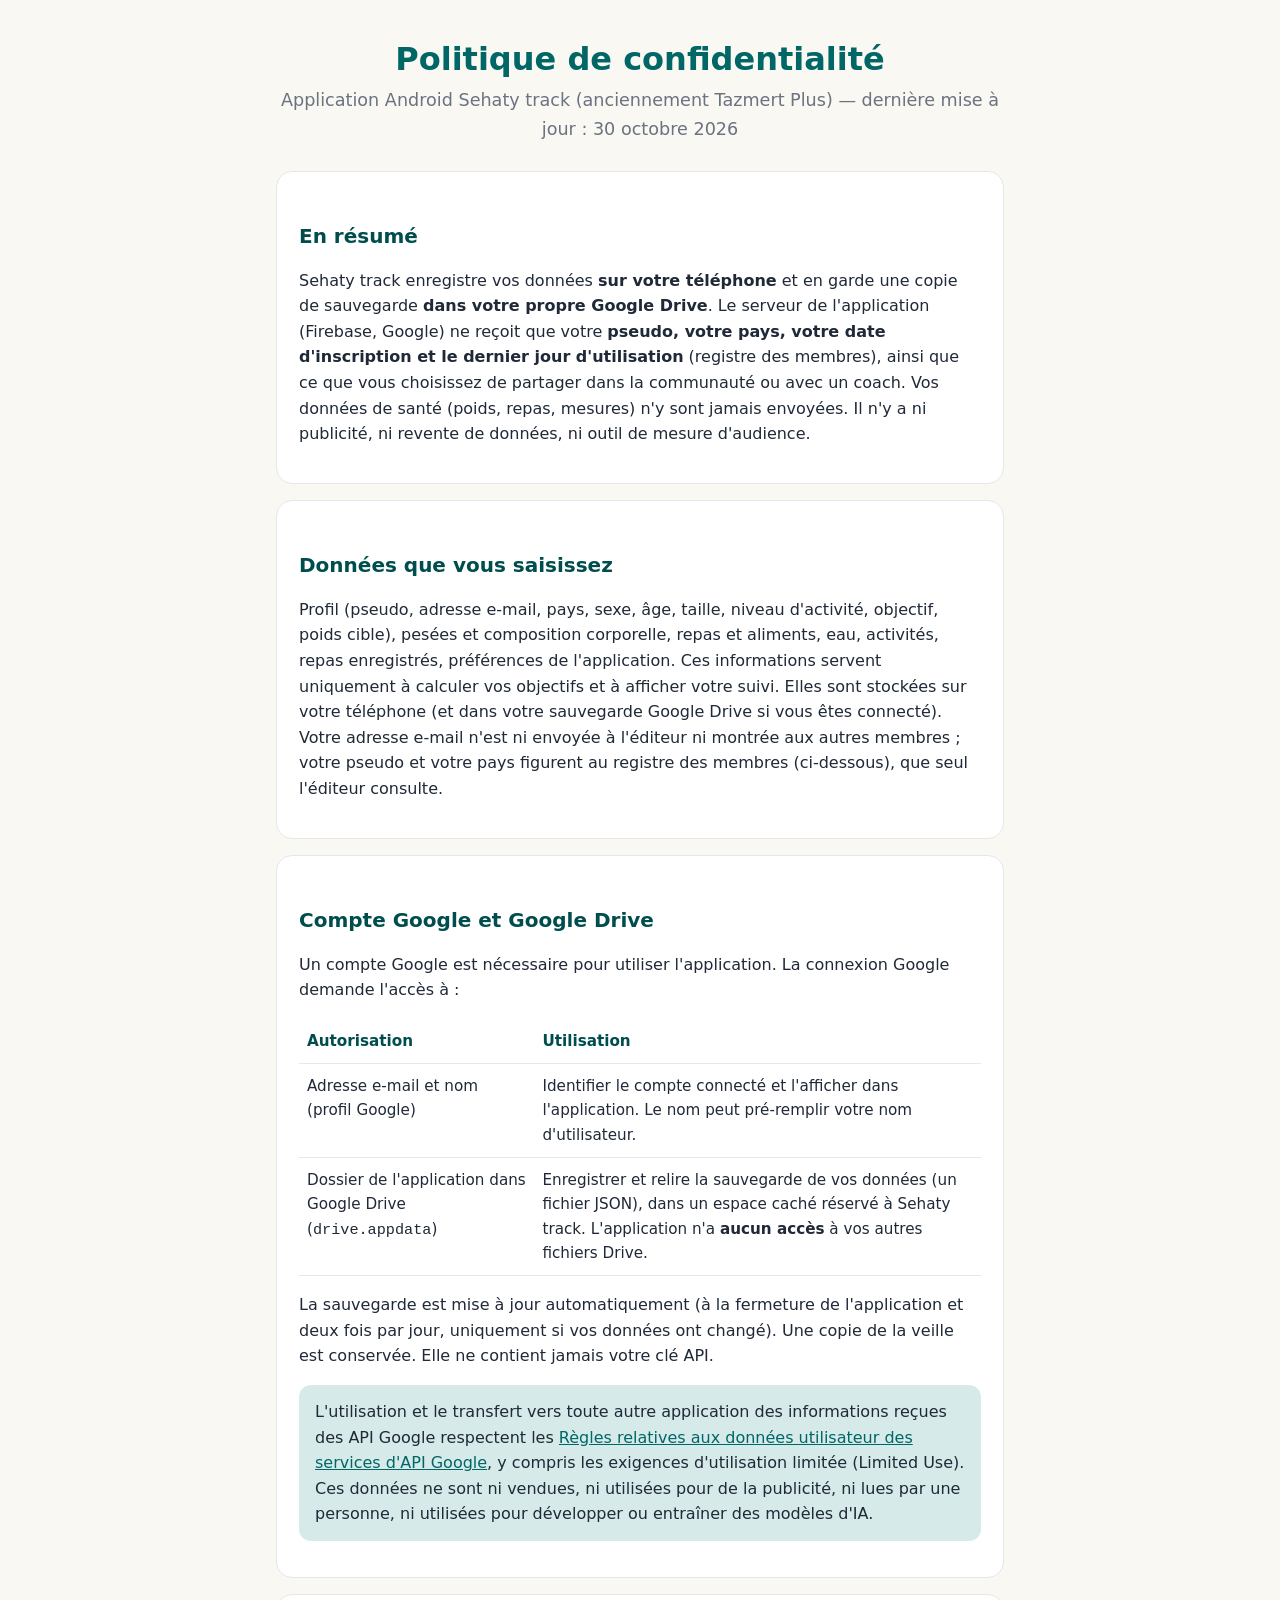
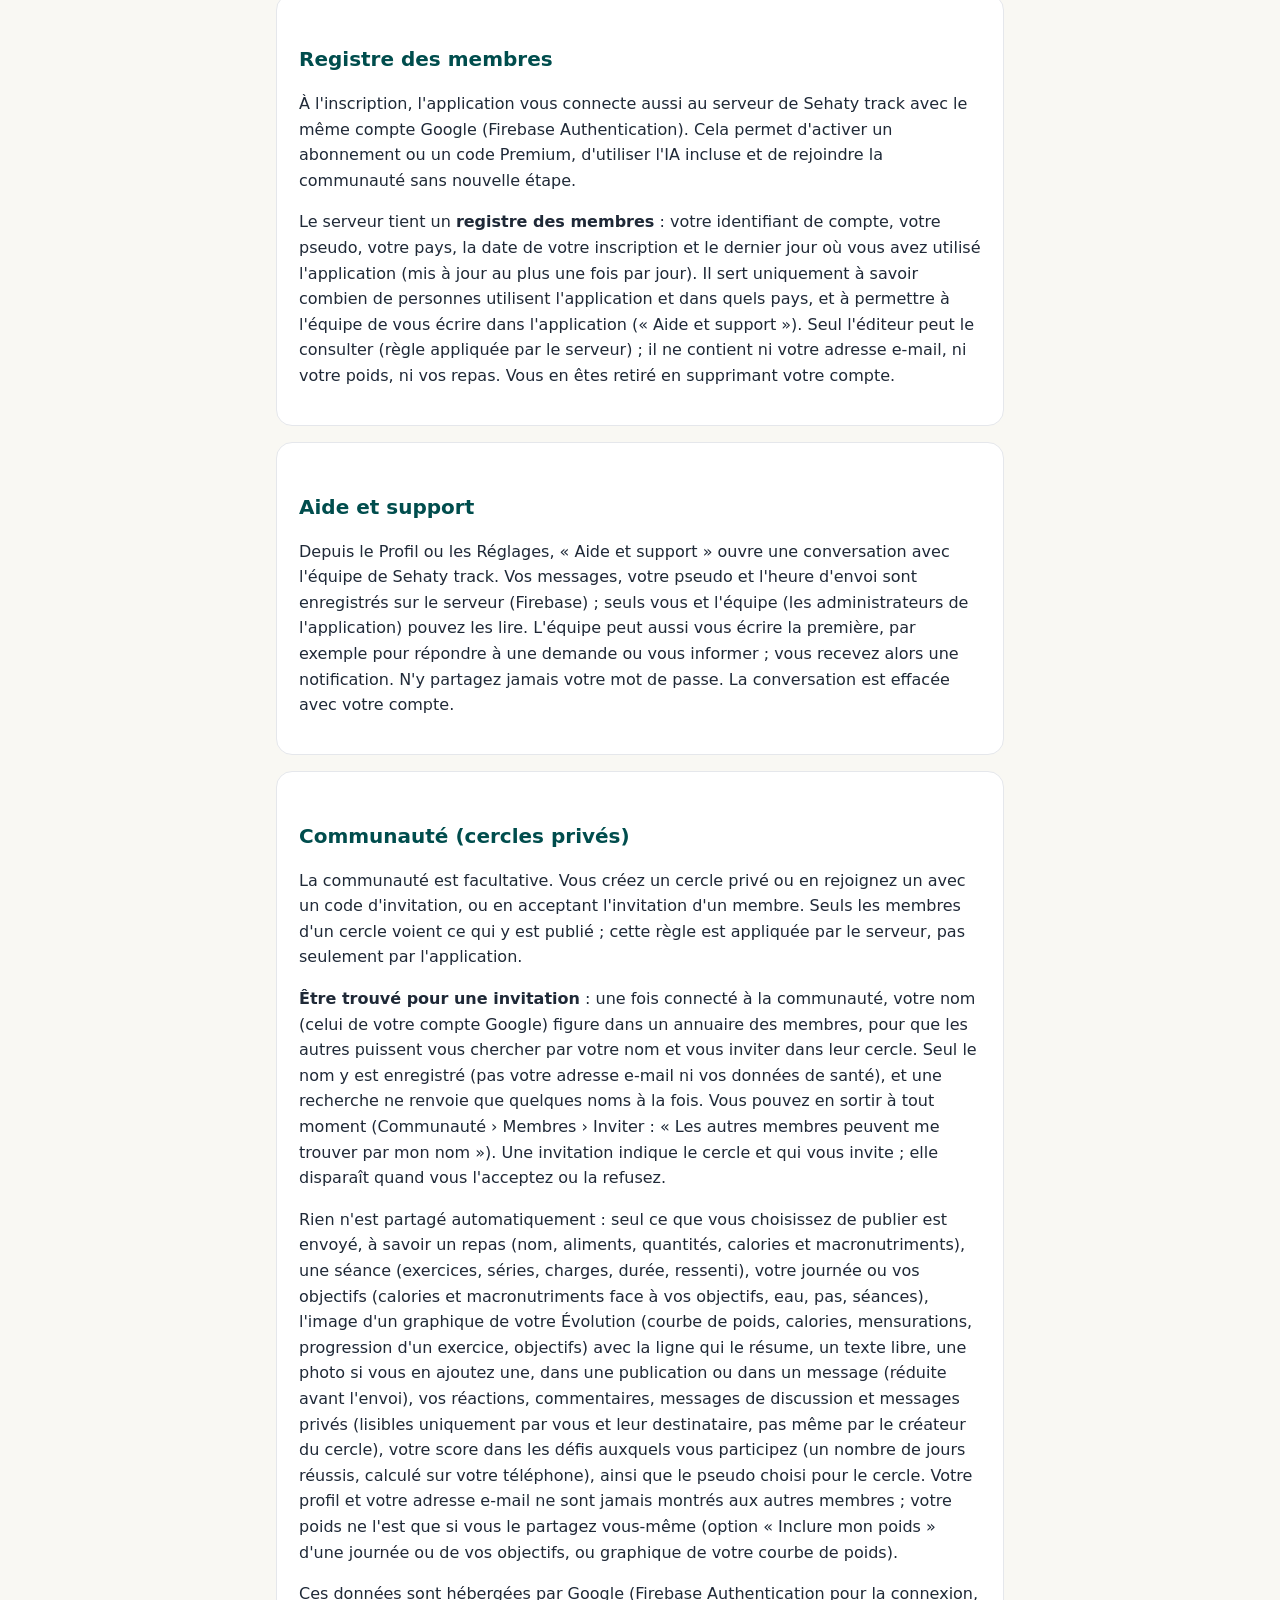
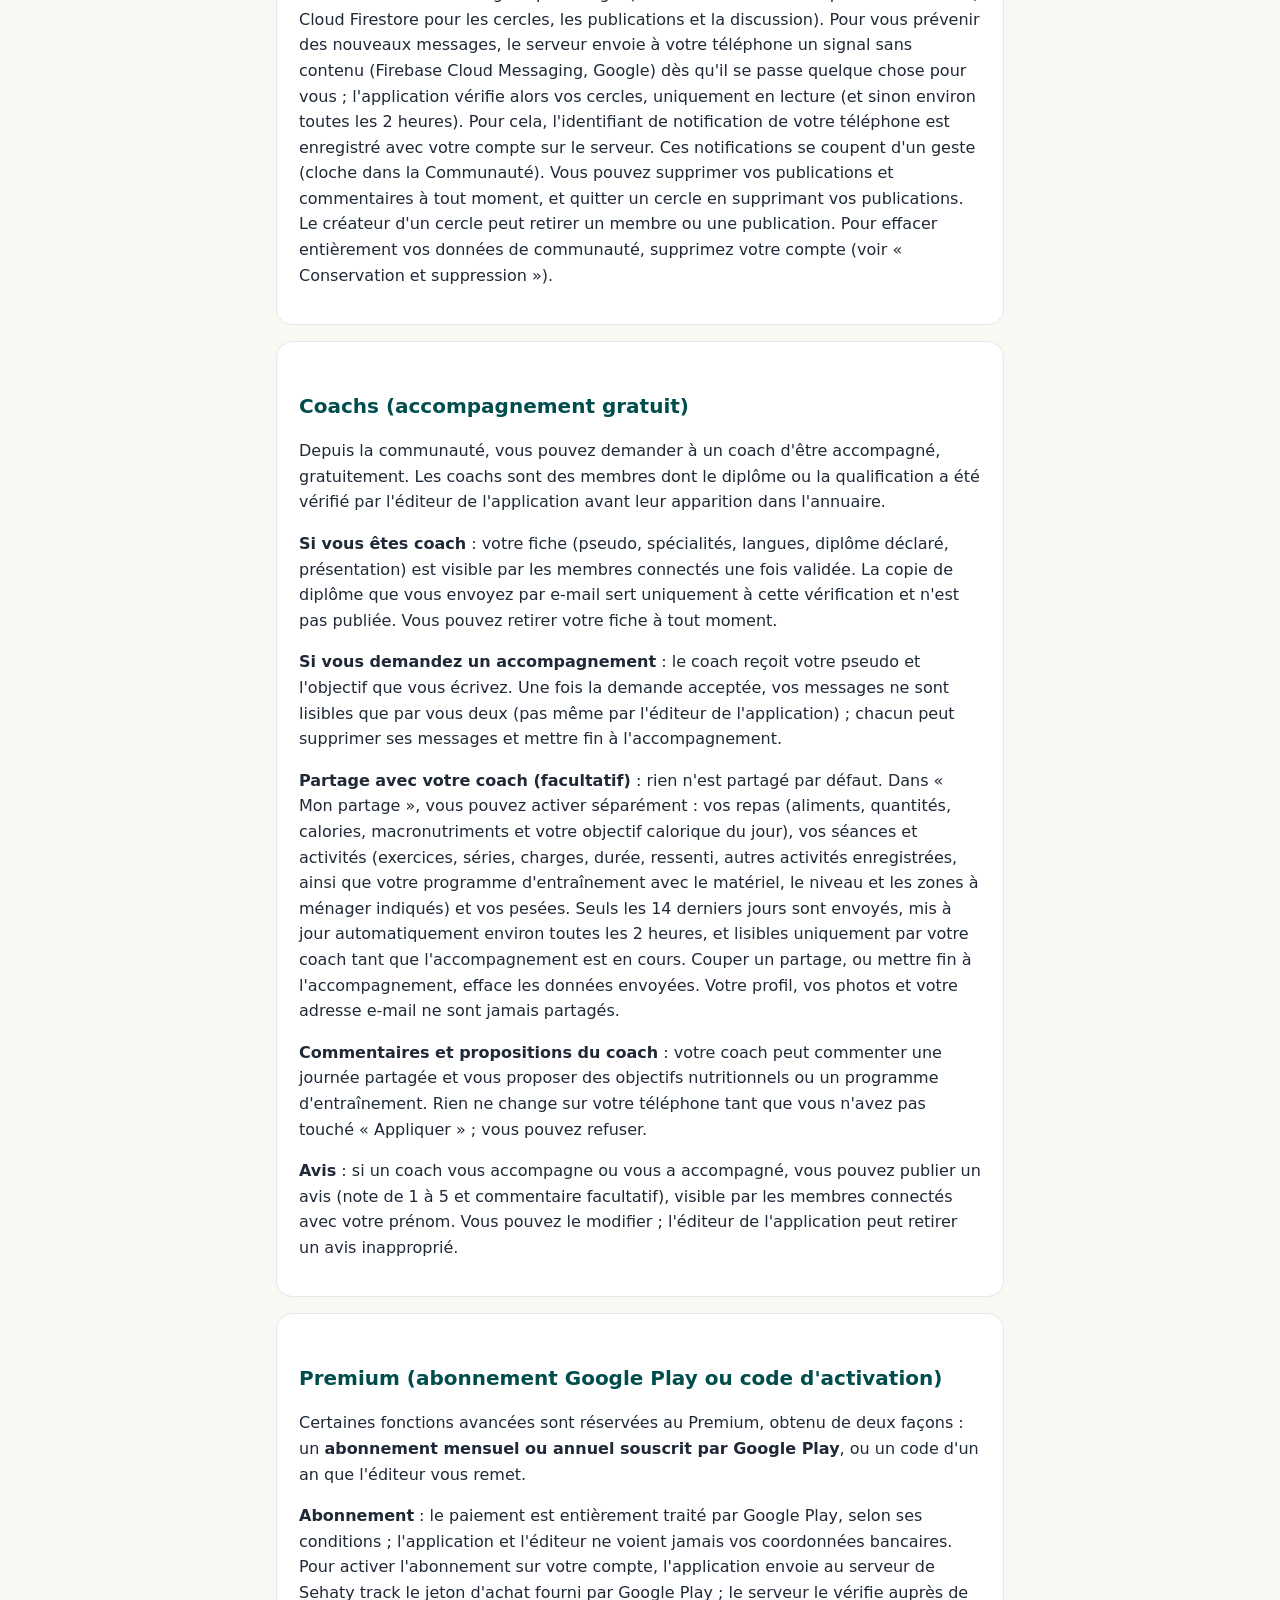
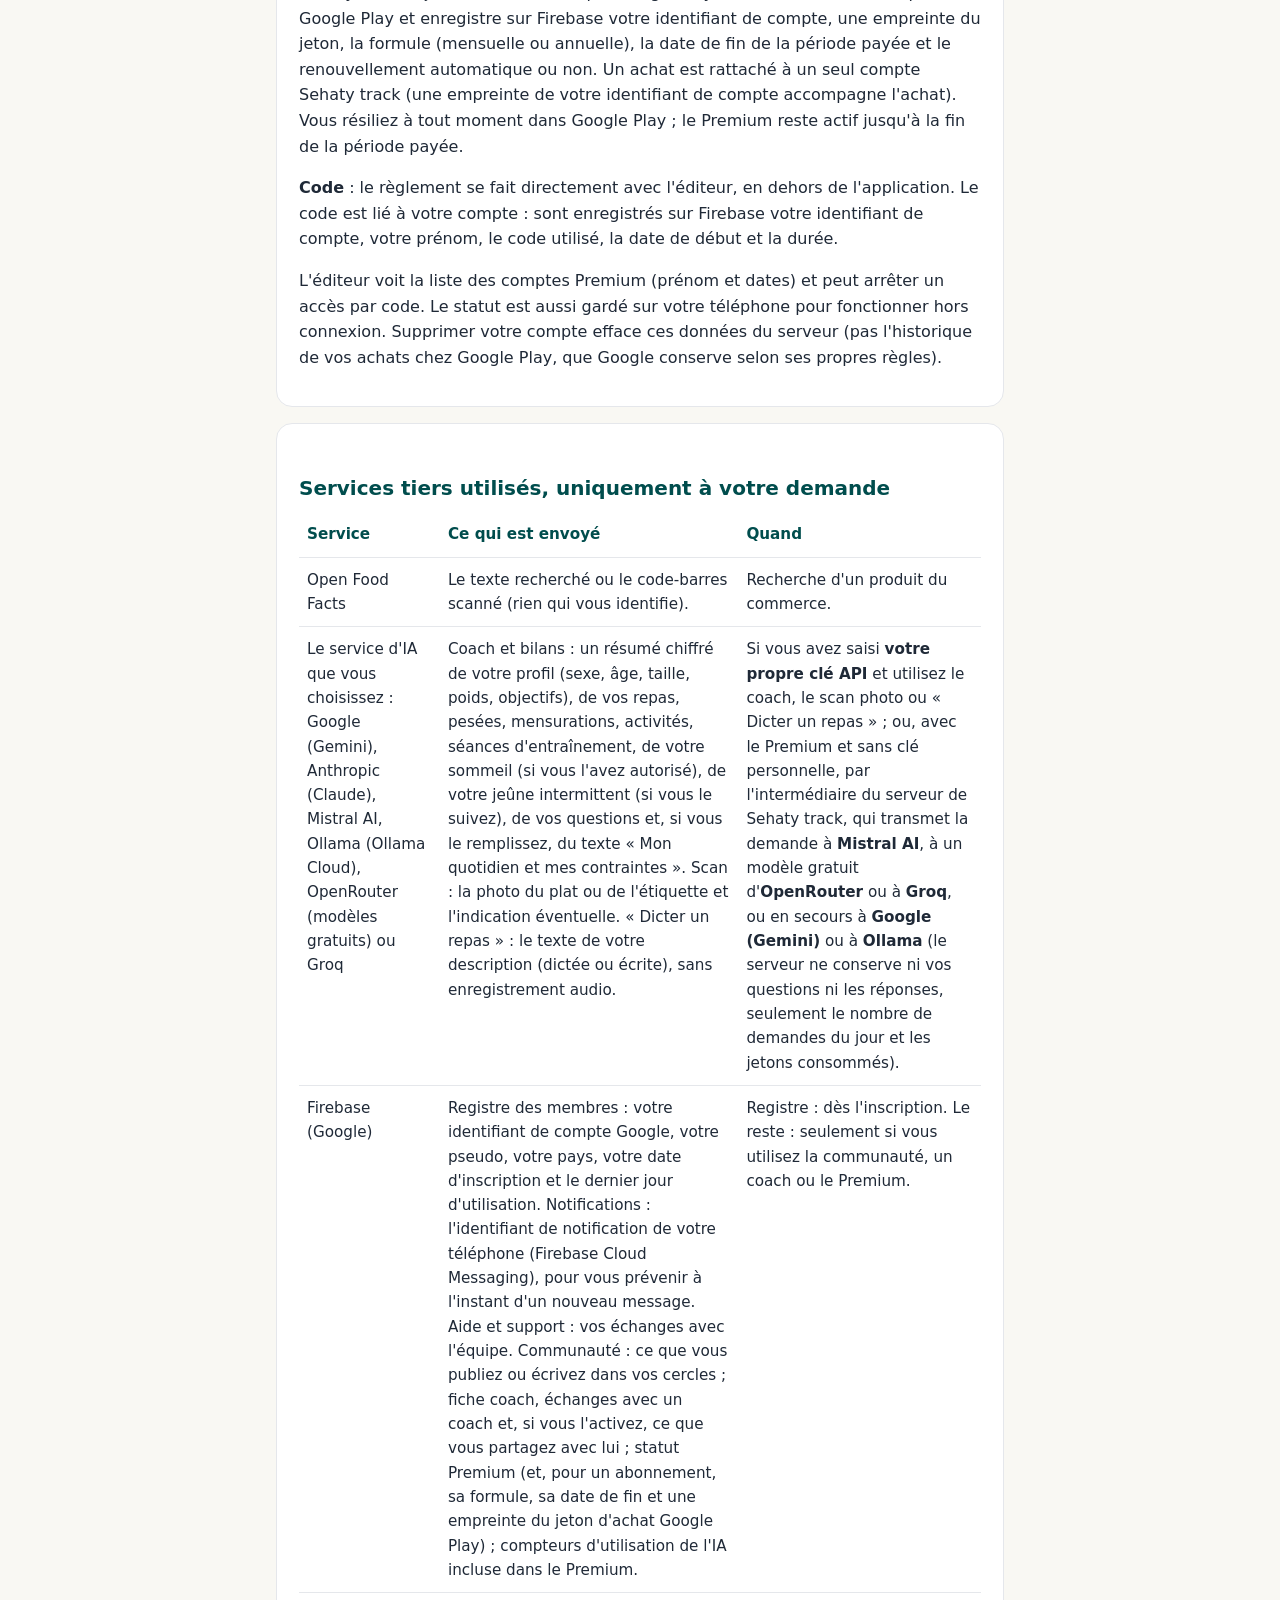
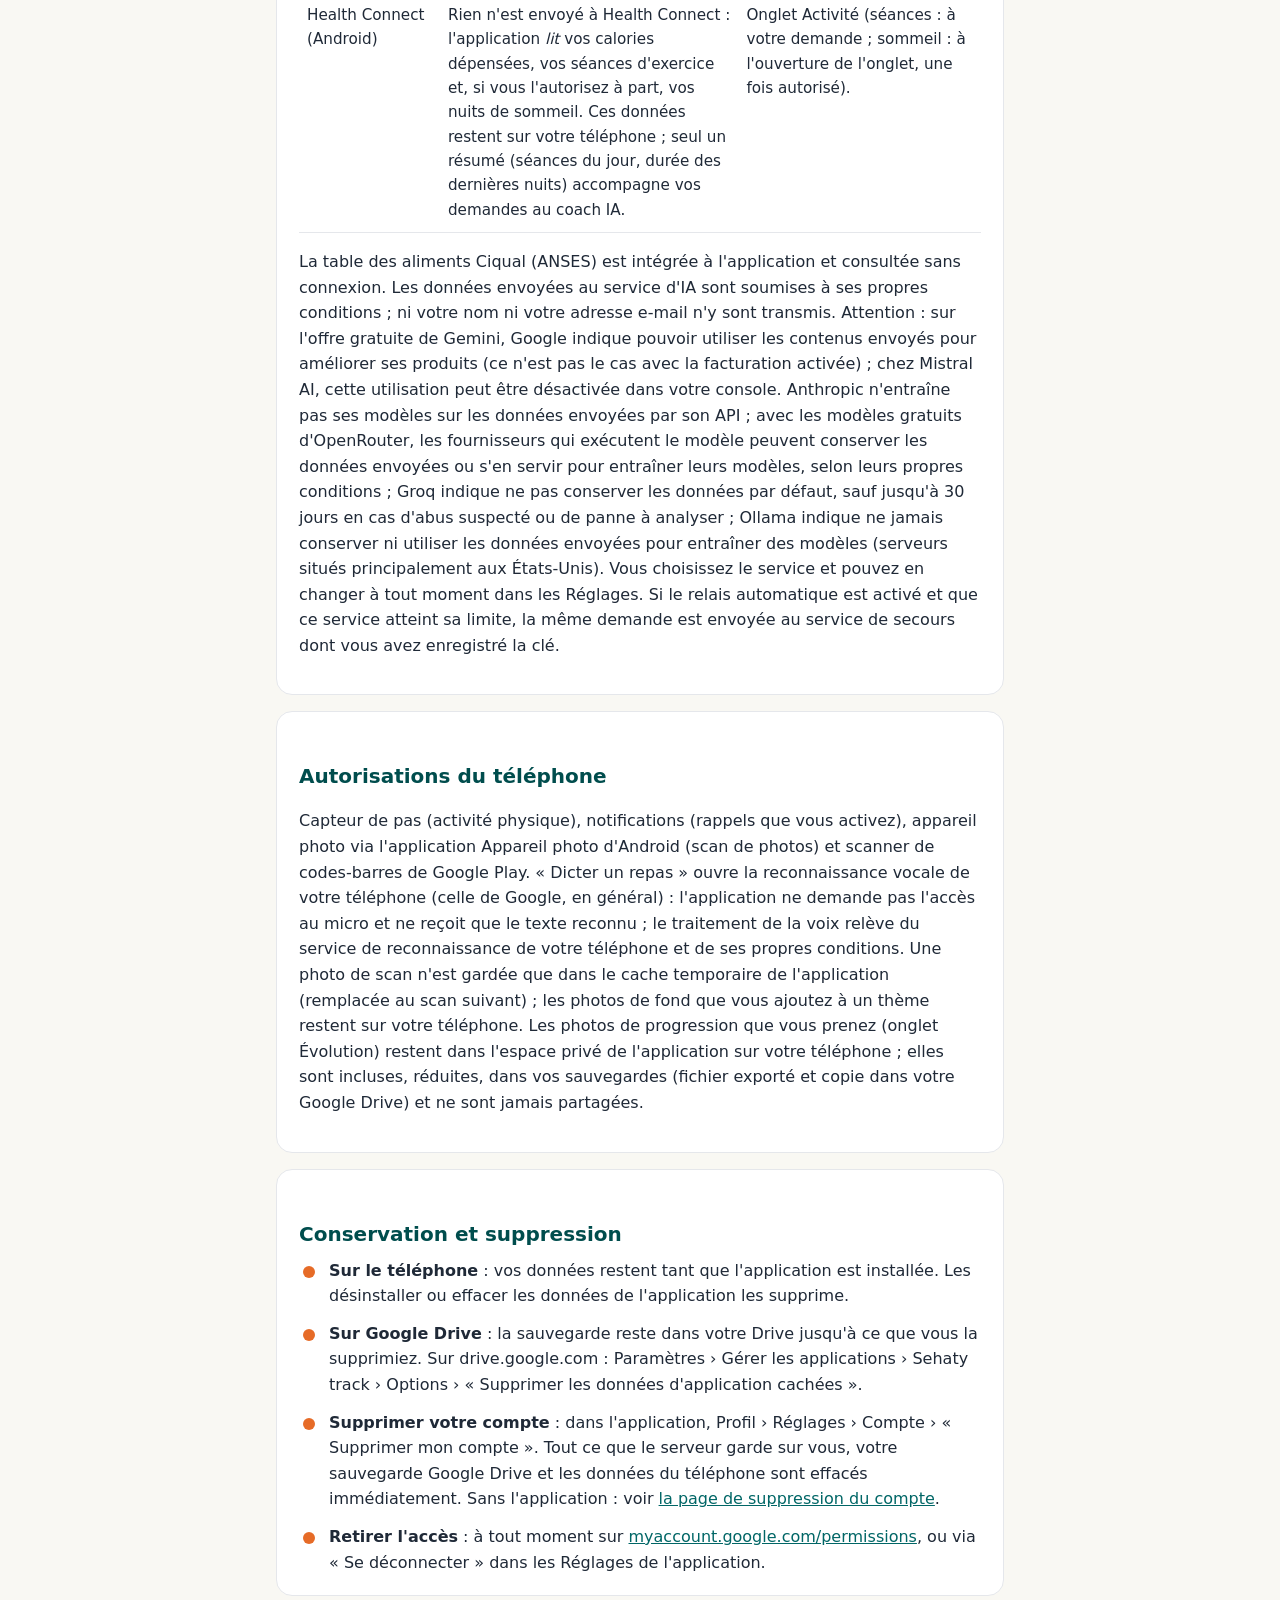
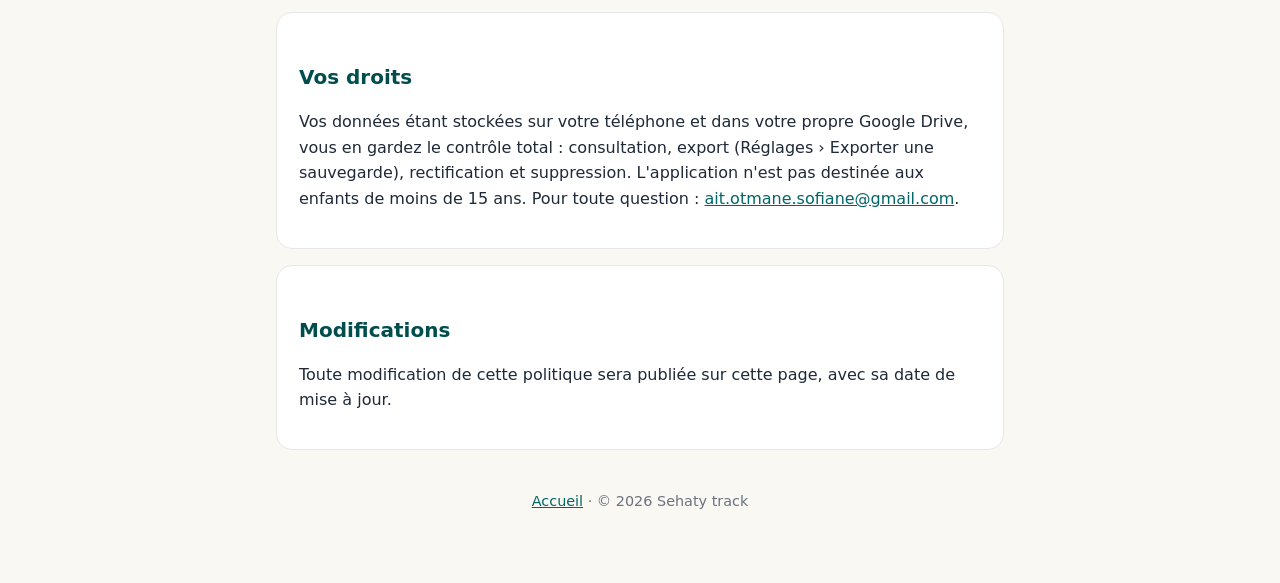
==== commit b1091ce7: "Site Sehaty track" ====
--- a/confidentialite.html
+++ b/confidentialite.html
@@ -3,22 +3,22 @@
 <head>
   <meta charset="utf-8">
   <meta name="viewport" content="width=device-width, initial-scale=1">
-  <title>Confidentialité – Tazmert Plus</title>
-  <meta name="description" content="Politique de confidentialité de l'application Android Tazmert Plus.">
-  <link rel="icon" href="logo.png">
+  <title>Confidentialité – Sehaty track</title>
+  <meta name="description" content="Politique de confidentialité de l'application Android Sehaty track.">
+  <link rel="icon" href="icon.png">
   <link rel="stylesheet" href="style.css">
 </head>
 <body>
 <main>
   <header>
     <h1>Politique de confidentialité</h1>
-    <p class="lead">Application Android Tazmert Plus — dernière mise à jour : 11 octobre 2026</p>
+    <p class="lead">Application Android Sehaty track (anciennement Tazmert Plus) — dernière mise à jour : 30 octobre 2026</p>
   </header>
 
   <section class="card">
     <h2>En résumé</h2>
     <p>
-      Tazmert Plus enregistre vos données <strong>sur votre téléphone</strong> et en garde une copie de sauvegarde
+      Sehaty track enregistre vos données <strong>sur votre téléphone</strong> et en garde une copie de sauvegarde
       <strong>dans votre propre Google Drive</strong>. Le serveur de l'application (Firebase, Google) ne reçoit que
       votre <strong>pseudo, votre pays, votre date d'inscription et le dernier jour d'utilisation</strong> (registre des
       membres), ainsi que ce que vous choisissez de partager dans la communauté ou avec un coach. Vos données de santé
@@ -44,7 +44,7 @@
     <table>
       <tr class="head"><th>Autorisation</th><th>Utilisation</th></tr>
       <tr><td>Adresse e-mail et nom (profil Google)</td><td>Identifier le compte connecté et l'afficher dans l'application. Le nom peut pré-remplir votre nom d'utilisateur.</td></tr>
-      <tr><td>Dossier de l'application dans Google Drive (<code>drive.appdata</code>)</td><td>Enregistrer et relire la sauvegarde de vos données (un fichier JSON), dans un espace caché réservé à Tazmert Plus. L'application n'a <strong>aucun accès</strong> à vos autres fichiers Drive.</td></tr>
+      <tr><td>Dossier de l'application dans Google Drive (<code>drive.appdata</code>)</td><td>Enregistrer et relire la sauvegarde de vos données (un fichier JSON), dans un espace caché réservé à Sehaty track. L'application n'a <strong>aucun accès</strong> à vos autres fichiers Drive.</td></tr>
     </table>
     <p>
       La sauvegarde est mise à jour automatiquement (à la fermeture de l'application et deux fois par jour, uniquement si
@@ -61,8 +61,8 @@
   <section class="card">
     <h2>Registre des membres</h2>
     <p>
-      À l'inscription, l'application vous connecte aussi au serveur de Tazmert Plus avec le même compte Google
-      (Firebase Authentication). Cela permet d'activer un code Premium, d'utiliser l'IA incluse et de rejoindre la
+      À l'inscription, l'application vous connecte aussi au serveur de Sehaty track avec le même compte Google
+      (Firebase Authentication). Cela permet d'activer un abonnement ou un code Premium, d'utiliser l'IA incluse et de rejoindre la
       communauté sans nouvelle étape.
     </p>
     <p>
@@ -78,7 +78,7 @@
   <section class="card">
     <h2>Aide et support</h2>
     <p>
-      Depuis le Profil ou les Réglages, « Aide et support » ouvre une conversation avec l'équipe de Tazmert Plus.
+      Depuis le Profil ou les Réglages, « Aide et support » ouvre une conversation avec l'équipe de Sehaty track.
       Vos messages, votre pseudo et l'heure d'envoi sont enregistrés sur le serveur (Firebase) ; seuls vous et l'équipe
       (les administrateurs de l'application) pouvez les lire. L'équipe peut aussi vous écrire la première, par exemple pour
       répondre à une demande ou vous informer ; vous recevez alors une notification. N'y partagez jamais votre mot de passe.
@@ -90,14 +90,25 @@
     <h2>Communauté (cercles privés)</h2>
     <p>
       La communauté est facultative.
-      Vous créez un cercle privé ou en rejoignez un avec un code d'invitation. Seuls les membres d'un cercle voient ce qui y est
-      publié ; cette règle est appliquée par le serveur, pas seulement par l'application.
+      Vous créez un cercle privé ou en rejoignez un avec un code d'invitation, ou en acceptant l'invitation d'un membre. Seuls les
+      membres d'un cercle voient ce qui y est publié ; cette règle est appliquée par le serveur, pas seulement par l'application.
+    </p>
+    <p>
+      <strong>Être trouvé pour une invitation</strong> : une fois connecté à la communauté, votre nom (celui de votre compte Google)
+      figure dans un annuaire des membres, pour que les autres puissent vous chercher par votre nom et vous inviter dans leur cercle.
+      Seul le nom y est enregistré (pas votre adresse e-mail ni vos données de santé), et une recherche ne renvoie que quelques noms
+      à la fois. Vous pouvez en sortir à tout moment (Communauté › Membres › Inviter : « Les autres membres peuvent me trouver par mon
+      nom »). Une invitation indique le cercle et qui vous invite ; elle disparaît quand vous l'acceptez ou la refusez.
     </p>
     <p>
       Rien n'est partagé automatiquement : seul ce que vous choisissez de publier est envoyé, à savoir un repas (nom, aliments,
-      quantités, calories et macronutriments), une séance (exercices, séries, charges, durée, ressenti), un mot facultatif, une photo si vous en ajoutez une (réduite avant l'envoi),
-      vos réactions, commentaires, messages de discussion et messages privés (lisibles uniquement par vous et leur destinataire, pas même par le créateur du cercle), votre score dans les défis auxquels vous participez (un nombre de jours réussis, calculé sur votre téléphone), ainsi que le pseudo choisi pour le cercle. Votre poids, votre profil et votre adresse e-mail
-      ne sont jamais montrés aux autres membres.
+      quantités, calories et macronutriments), une séance (exercices, séries, charges, durée, ressenti), votre journée ou vos objectifs
+      (calories et macronutriments face à vos objectifs, eau, pas, séances), l'image d'un graphique de votre Évolution (courbe de poids,
+      calories, mensurations, progression d'un exercice, objectifs) avec la ligne qui le résume, un texte libre, une photo si vous en ajoutez
+      une, dans une publication ou dans un message (réduite avant l'envoi),
+      vos réactions, commentaires, messages de discussion et messages privés (lisibles uniquement par vous et leur destinataire, pas même par le créateur du cercle), votre score dans les défis auxquels vous participez (un nombre de jours réussis, calculé sur votre téléphone), ainsi que le pseudo choisi pour le cercle. Votre profil et votre adresse e-mail
+      ne sont jamais montrés aux autres membres ; votre poids ne l'est que si vous le partagez vous-même (option « Inclure mon poids »
+      d'une journée ou de vos objectifs, ou graphique de votre courbe de poids).
     </p>
     <p>
       Ces données sont hébergées par Google (Firebase Authentication pour la connexion, Cloud Firestore pour les cercles, les
@@ -148,16 +159,28 @@
   </section>
 
   <section class="card">
-    <h2>Premium (code d'activation)</h2>
-    <p>
-      Certaines fonctions avancées sont réservées au Premium, activé par un code d'un an que l'éditeur vous remet. L'application
-      ne traite aucun paiement et ne voit aucune donnée bancaire : le règlement se fait directement avec l'éditeur, en dehors
-      de l'application.
-    </p>
-    <p>
-      Le code est lié à votre compte : sont enregistrés sur Firebase votre identifiant de compte, votre prénom, le code utilisé,
-      la date de début et la durée. L'éditeur voit la liste des comptes Premium (prénom et dates) et peut arrêter un accès.
-      Le statut est aussi gardé sur votre téléphone pour fonctionner hors connexion.
+    <h2>Premium (abonnement Google Play ou code d'activation)</h2>
+    <p>
+      Certaines fonctions avancées sont réservées au Premium, obtenu de deux façons : un <strong>abonnement mensuel ou annuel
+      souscrit par Google Play</strong>, ou un code d'un an que l'éditeur vous remet.
+    </p>
+    <p>
+      <strong>Abonnement</strong> : le paiement est entièrement traité par Google Play, selon ses conditions ; l'application et
+      l'éditeur ne voient jamais vos coordonnées bancaires. Pour activer l'abonnement sur votre compte, l'application envoie
+      au serveur de Sehaty track le jeton d'achat fourni par Google Play ; le serveur le vérifie auprès de Google Play et enregistre
+      sur Firebase votre identifiant de compte, une empreinte du jeton, la formule (mensuelle ou annuelle), la date de fin de la
+      période payée et le renouvellement automatique ou non. Un achat est rattaché à un seul compte Sehaty track (une empreinte de
+      votre identifiant de compte accompagne l'achat). Vous résiliez à tout moment dans Google Play ; le Premium reste actif
+      jusqu'à la fin de la période payée.
+    </p>
+    <p>
+      <strong>Code</strong> : le règlement se fait directement avec l'éditeur, en dehors de l'application. Le code est lié à votre
+      compte : sont enregistrés sur Firebase votre identifiant de compte, votre prénom, le code utilisé, la date de début et la durée.
+    </p>
+    <p>
+      L'éditeur voit la liste des comptes Premium (prénom et dates) et peut arrêter un accès par code. Le statut est aussi gardé
+      sur votre téléphone pour fonctionner hors connexion. Supprimer votre compte efface ces données du serveur (pas l'historique
+      de vos achats chez Google Play, que Google conserve selon ses propres règles).
     </p>
   </section>
 
@@ -166,8 +189,8 @@
     <table>
       <tr class="head"><th>Service</th><th>Ce qui est envoyé</th><th>Quand</th></tr>
       <tr><td>Open Food Facts</td><td>Le texte recherché ou le code-barres scanné (rien qui vous identifie).</td><td>Recherche d'un produit du commerce.</td></tr>
-      <tr><td>Le service d'IA que vous choisissez : Google (Gemini), Anthropic (Claude), Mistral AI, Ollama (Ollama Cloud), OpenRouter (modèles gratuits) ou Groq</td><td>Coach et bilans : un résumé chiffré de votre profil (sexe, âge, taille, poids, objectifs), de vos repas, pesées, mensurations, activités, séances d'entraînement, de votre sommeil (si vous l'avez autorisé), de votre jeûne intermittent (si vous le suivez), de vos questions et, si vous le remplissez, du texte « Mon quotidien et mes contraintes ». Scan : la photo du plat ou de l'étiquette et l'indication éventuelle. « Dicter un repas » : le texte de votre description (dictée ou écrite), sans enregistrement audio.</td><td>Si vous avez saisi <strong>votre propre clé API</strong> et utilisez le coach, le scan photo ou « Dicter un repas » ; ou, avec le Premium et sans clé personnelle, par l'intermédiaire du serveur de Tazmert Plus, qui transmet la demande à <strong>Mistral AI</strong>, à un modèle gratuit d'<strong>OpenRouter</strong> ou à <strong>Groq</strong>, ou en secours à <strong>Google (Gemini)</strong> ou à <strong>Ollama</strong> (le serveur ne conserve ni vos questions ni les réponses, seulement le nombre de demandes du jour et les jetons consommés).</td></tr>
-      <tr><td>Firebase (Google)</td><td>Registre des membres : votre identifiant de compte Google, votre pseudo, votre pays, votre date d'inscription et le dernier jour d'utilisation. Notifications : l'identifiant de notification de votre téléphone (Firebase Cloud Messaging), pour vous prévenir à l'instant d'un nouveau message. Aide et support : vos échanges avec l'équipe. Communauté : ce que vous publiez ou écrivez dans vos cercles ; fiche coach, échanges avec un coach et, si vous l'activez, ce que vous partagez avec lui ; statut Premium ; compteurs d'utilisation de l'IA incluse dans le Premium.</td><td>Registre : dès l'inscription. Le reste : seulement si vous utilisez la communauté, un coach ou le Premium.</td></tr>
+      <tr><td>Le service d'IA que vous choisissez : Google (Gemini), Anthropic (Claude), Mistral AI, Ollama (Ollama Cloud), OpenRouter (modèles gratuits) ou Groq</td><td>Coach et bilans : un résumé chiffré de votre profil (sexe, âge, taille, poids, objectifs), de vos repas, pesées, mensurations, activités, séances d'entraînement, de votre sommeil (si vous l'avez autorisé), de votre jeûne intermittent (si vous le suivez), de vos questions et, si vous le remplissez, du texte « Mon quotidien et mes contraintes ». Scan : la photo du plat ou de l'étiquette et l'indication éventuelle. « Dicter un repas » : le texte de votre description (dictée ou écrite), sans enregistrement audio.</td><td>Si vous avez saisi <strong>votre propre clé API</strong> et utilisez le coach, le scan photo ou « Dicter un repas » ; ou, avec le Premium et sans clé personnelle, par l'intermédiaire du serveur de Sehaty track, qui transmet la demande à <strong>Mistral AI</strong>, à un modèle gratuit d'<strong>OpenRouter</strong> ou à <strong>Groq</strong>, ou en secours à <strong>Google (Gemini)</strong> ou à <strong>Ollama</strong> (le serveur ne conserve ni vos questions ni les réponses, seulement le nombre de demandes du jour et les jetons consommés).</td></tr>
+      <tr><td>Firebase (Google)</td><td>Registre des membres : votre identifiant de compte Google, votre pseudo, votre pays, votre date d'inscription et le dernier jour d'utilisation. Notifications : l'identifiant de notification de votre téléphone (Firebase Cloud Messaging), pour vous prévenir à l'instant d'un nouveau message. Aide et support : vos échanges avec l'équipe. Communauté : ce que vous publiez ou écrivez dans vos cercles ; fiche coach, échanges avec un coach et, si vous l'activez, ce que vous partagez avec lui ; statut Premium (et, pour un abonnement, sa formule, sa date de fin et une empreinte du jeton d'achat Google Play) ; compteurs d'utilisation de l'IA incluse dans le Premium.</td><td>Registre : dès l'inscription. Le reste : seulement si vous utilisez la communauté, un coach ou le Premium.</td></tr>
       <tr><td>Health Connect (Android)</td><td>Rien n'est envoyé à Health Connect : l'application <em>lit</em> vos calories dépensées, vos séances d'exercice et, si vous l'autorisez à part, vos nuits de sommeil. Ces données restent sur votre téléphone ; seul un résumé (séances du jour, durée des dernières nuits) accompagne vos demandes au coach IA.</td><td>Onglet Activité (séances : à votre demande ; sommeil : à l'ouverture de l'onglet, une fois autorisé).</td></tr>
     </table>
     <p>
@@ -196,7 +219,7 @@
     <h2>Conservation et suppression</h2>
     <ul class="features">
       <li><strong>Sur le téléphone</strong> : vos données restent tant que l'application est installée. Les désinstaller ou effacer les données de l'application les supprime.</li>
-      <li><strong>Sur Google Drive</strong> : la sauvegarde reste dans votre Drive jusqu'à ce que vous la supprimiez. Sur drive.google.com : Paramètres › Gérer les applications › Tazmert Plus › Options › « Supprimer les données d'application cachées ».</li>
+      <li><strong>Sur Google Drive</strong> : la sauvegarde reste dans votre Drive jusqu'à ce que vous la supprimiez. Sur drive.google.com : Paramètres › Gérer les applications › Sehaty track › Options › « Supprimer les données d'application cachées ».</li>
       <li><strong>Supprimer votre compte</strong> : dans l'application, Profil › Réglages › Compte › « Supprimer mon compte ».
         Tout ce que le serveur garde sur vous, votre sauvegarde Google Drive et les données du téléphone sont effacés immédiatement.
         Sans l'application : voir <a href="suppression-compte.html">la page de suppression du compte</a>.</li>
@@ -219,7 +242,7 @@
   </section>
 
   <footer>
-    <p><a href="index.html">Accueil</a> · © 2026 Tazmert Plus</p>
+    <p><a href="index.html">Accueil</a> · © 2026 Sehaty track</p>
   </footer>
 </main>
 </body>
--- a/style.css
+++ b/style.css
@@ -1,65 +1,65 @@
-:root {
-  --teal: #006666;
-  --teal-dark: #004d4d;
-  --teal-light: #d6eaea;
-  --orange: #e66b27;
-  --bg: #f9f8f3;
-  --card: #ffffff;
-  --text: #1f2937;
-  --muted: #6b7280;
-  --border: #e5e7eb;
-}
-@media (prefers-color-scheme: dark) {
-  :root {
-    --teal: #4fd1c5;
-    --teal-dark: #9be7df;
-    --teal-light: #12383a;
-    --orange: #f4a261;
-    --bg: #111416;
-    --card: #1b2022;
-    --text: #e8ecee;
-    --muted: #a3acb3;
-    --border: #2c3437;
-  }
-}
-* { box-sizing: border-box; }
-body {
-  margin: 0;
-  background: var(--bg);
-  color: var(--text);
-  font: 16px/1.6 system-ui, -apple-system, "Segoe UI", Roboto, sans-serif;
-}
-main { max-width: 760px; margin: 0 auto; padding: 32px 16px 56px; }
-header { text-align: center; margin-bottom: 28px; }
-header img { width: 112px; height: 112px; }
-h1 { color: var(--teal); font-size: 2rem; line-height: 1.2; margin: 8px 0; }
-h2 { color: var(--teal-dark); font-size: 1.25rem; margin: 28px 0 8px; }
-a { color: var(--teal); }
-.lead { font-size: 1.1rem; color: var(--muted); margin: 0; }
-.card {
-  background: var(--card);
-  border: 1px solid var(--border);
-  border-radius: 16px;
-  padding: 20px 22px;
-  margin: 16px 0;
-}
-.features { list-style: none; padding: 0; margin: 0; display: grid; gap: 12px; }
-.features li { padding-left: 30px; position: relative; }
-.features li::before {
-  content: "";
-  position: absolute; left: 4px; top: 8px;
-  width: 12px; height: 12px; border-radius: 50%;
-  background: var(--orange);
-}
-table { width: 100%; border-collapse: collapse; font-size: 0.95rem; }
-th, td { text-align: left; vertical-align: top; padding: 10px 8px; border-bottom: 1px solid var(--border); }
-th { color: var(--teal-dark); }
-.note { background: var(--teal-light); border-radius: 12px; padding: 14px 16px; }
-footer { margin-top: 40px; text-align: center; color: var(--muted); font-size: 0.9rem; }
-@media (max-width: 560px) {
-  h1 { font-size: 1.6rem; }
-  th, td { display: block; border: none; padding: 4px 0; }
-  tr { display: block; border-bottom: 1px solid var(--border); padding: 8px 0; }
-  tr.head { display: none; }
-  td:first-child { font-weight: 600; color: var(--teal-dark); }
-}
+:root {
+  --teal: #006666;
+  --teal-dark: #004d4d;
+  --teal-light: #d6eaea;
+  --orange: #e66b27;
+  --bg: #f9f8f3;
+  --card: #ffffff;
+  --text: #1f2937;
+  --muted: #6b7280;
+  --border: #e5e7eb;
+}
+@media (prefers-color-scheme: dark) {
+  :root {
+    --teal: #4fd1c5;
+    --teal-dark: #9be7df;
+    --teal-light: #12383a;
+    --orange: #f4a261;
+    --bg: #111416;
+    --card: #1b2022;
+    --text: #e8ecee;
+    --muted: #a3acb3;
+    --border: #2c3437;
+  }
+}
+* { box-sizing: border-box; }
+body {
+  margin: 0;
+  background: var(--bg);
+  color: var(--text);
+  font: 16px/1.6 system-ui, -apple-system, "Segoe UI", Roboto, sans-serif;
+}
+main { max-width: 760px; margin: 0 auto; padding: 32px 16px 56px; }
+header { text-align: center; margin-bottom: 28px; }
+header img { width: 160px; height: 160px; }
+h1 { color: var(--teal); font-size: 2rem; line-height: 1.2; margin: 8px 0; }
+h2 { color: var(--teal-dark); font-size: 1.25rem; margin: 28px 0 8px; }
+a { color: var(--teal); }
+.lead { font-size: 1.1rem; color: var(--muted); margin: 0; }
+.card {
+  background: var(--card);
+  border: 1px solid var(--border);
+  border-radius: 16px;
+  padding: 20px 22px;
+  margin: 16px 0;
+}
+.features { list-style: none; padding: 0; margin: 0; display: grid; gap: 12px; }
+.features li { padding-left: 30px; position: relative; }
+.features li::before {
+  content: "";
+  position: absolute; left: 4px; top: 8px;
+  width: 12px; height: 12px; border-radius: 50%;
+  background: var(--orange);
+}
+table { width: 100%; border-collapse: collapse; font-size: 0.95rem; }
+th, td { text-align: left; vertical-align: top; padding: 10px 8px; border-bottom: 1px solid var(--border); }
+th { color: var(--teal-dark); }
+.note { background: var(--teal-light); border-radius: 12px; padding: 14px 16px; }
+footer { margin-top: 40px; text-align: center; color: var(--muted); font-size: 0.9rem; }
+@media (max-width: 560px) {
+  h1 { font-size: 1.6rem; }
+  th, td { display: block; border: none; padding: 4px 0; }
+  tr { display: block; border-bottom: 1px solid var(--border); padding: 8px 0; }
+  tr.head { display: none; }
+  td:first-child { font-weight: 600; color: var(--teal-dark); }
+}
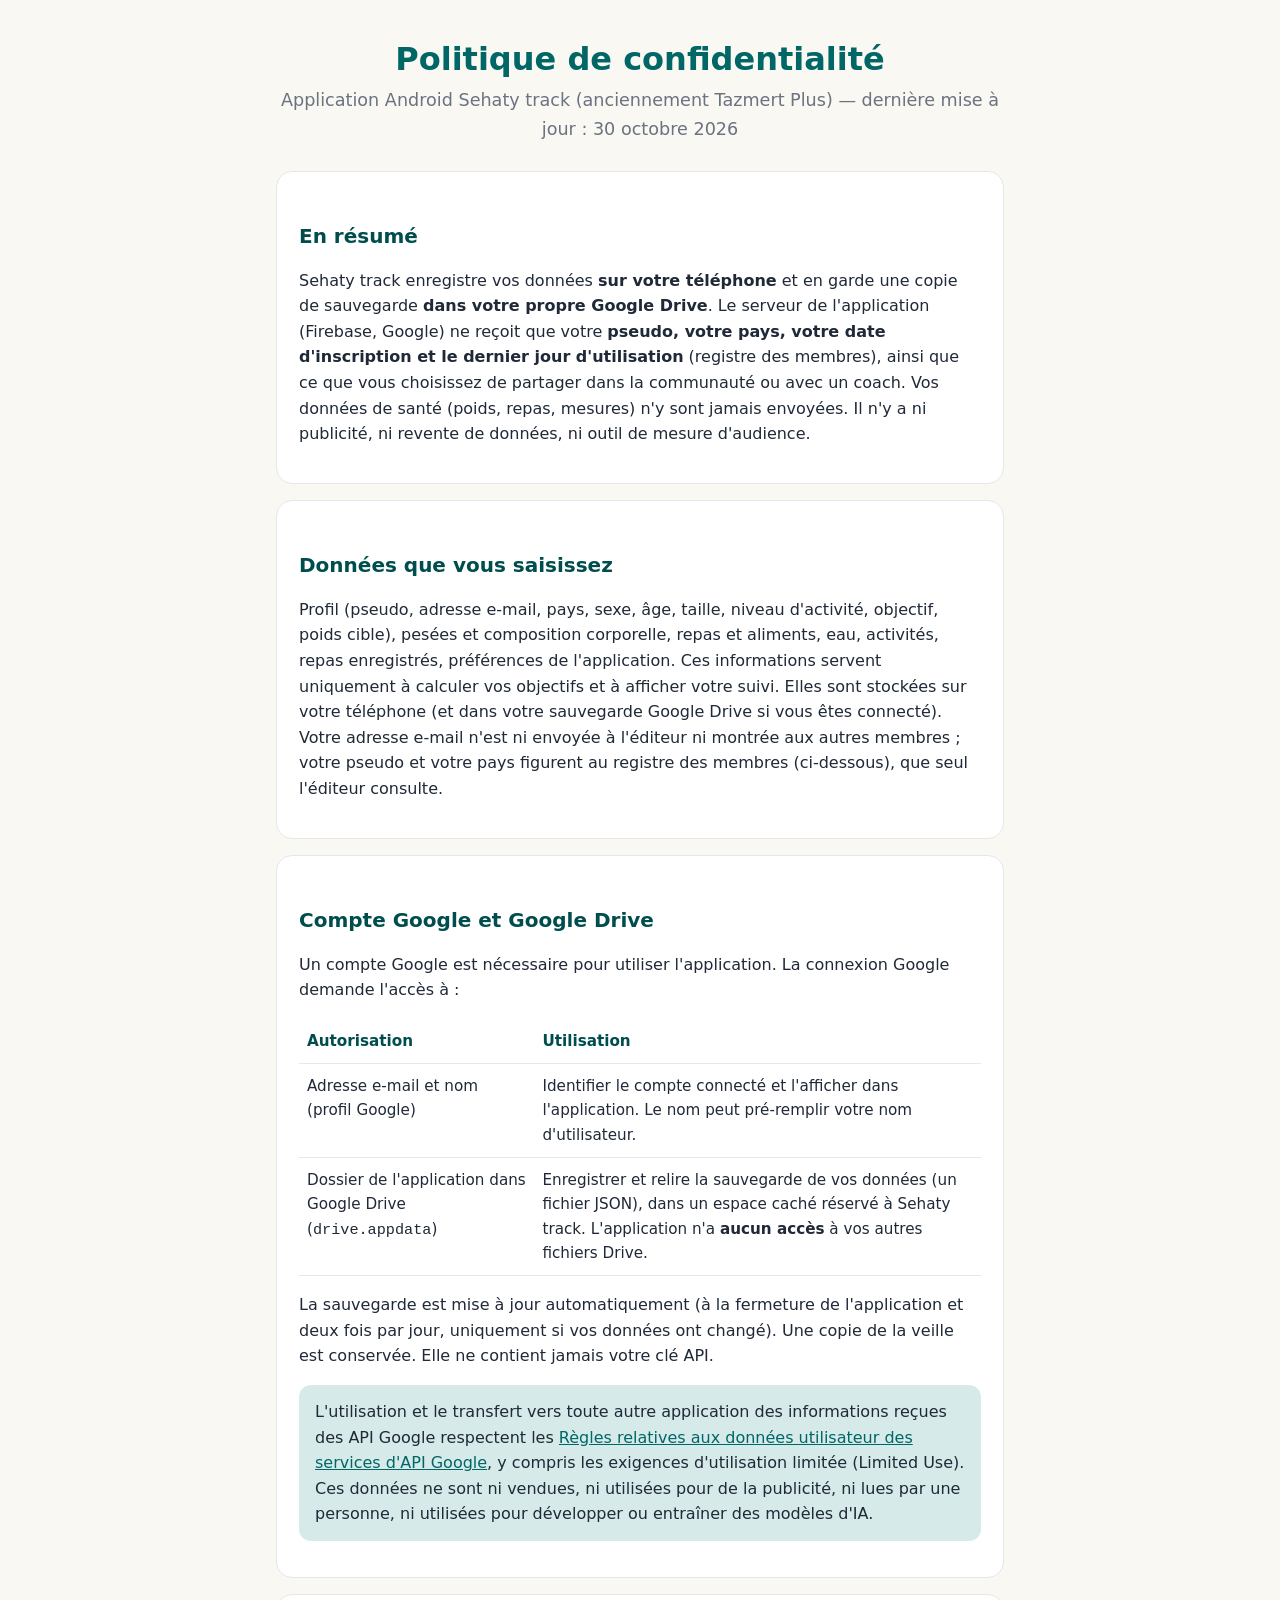
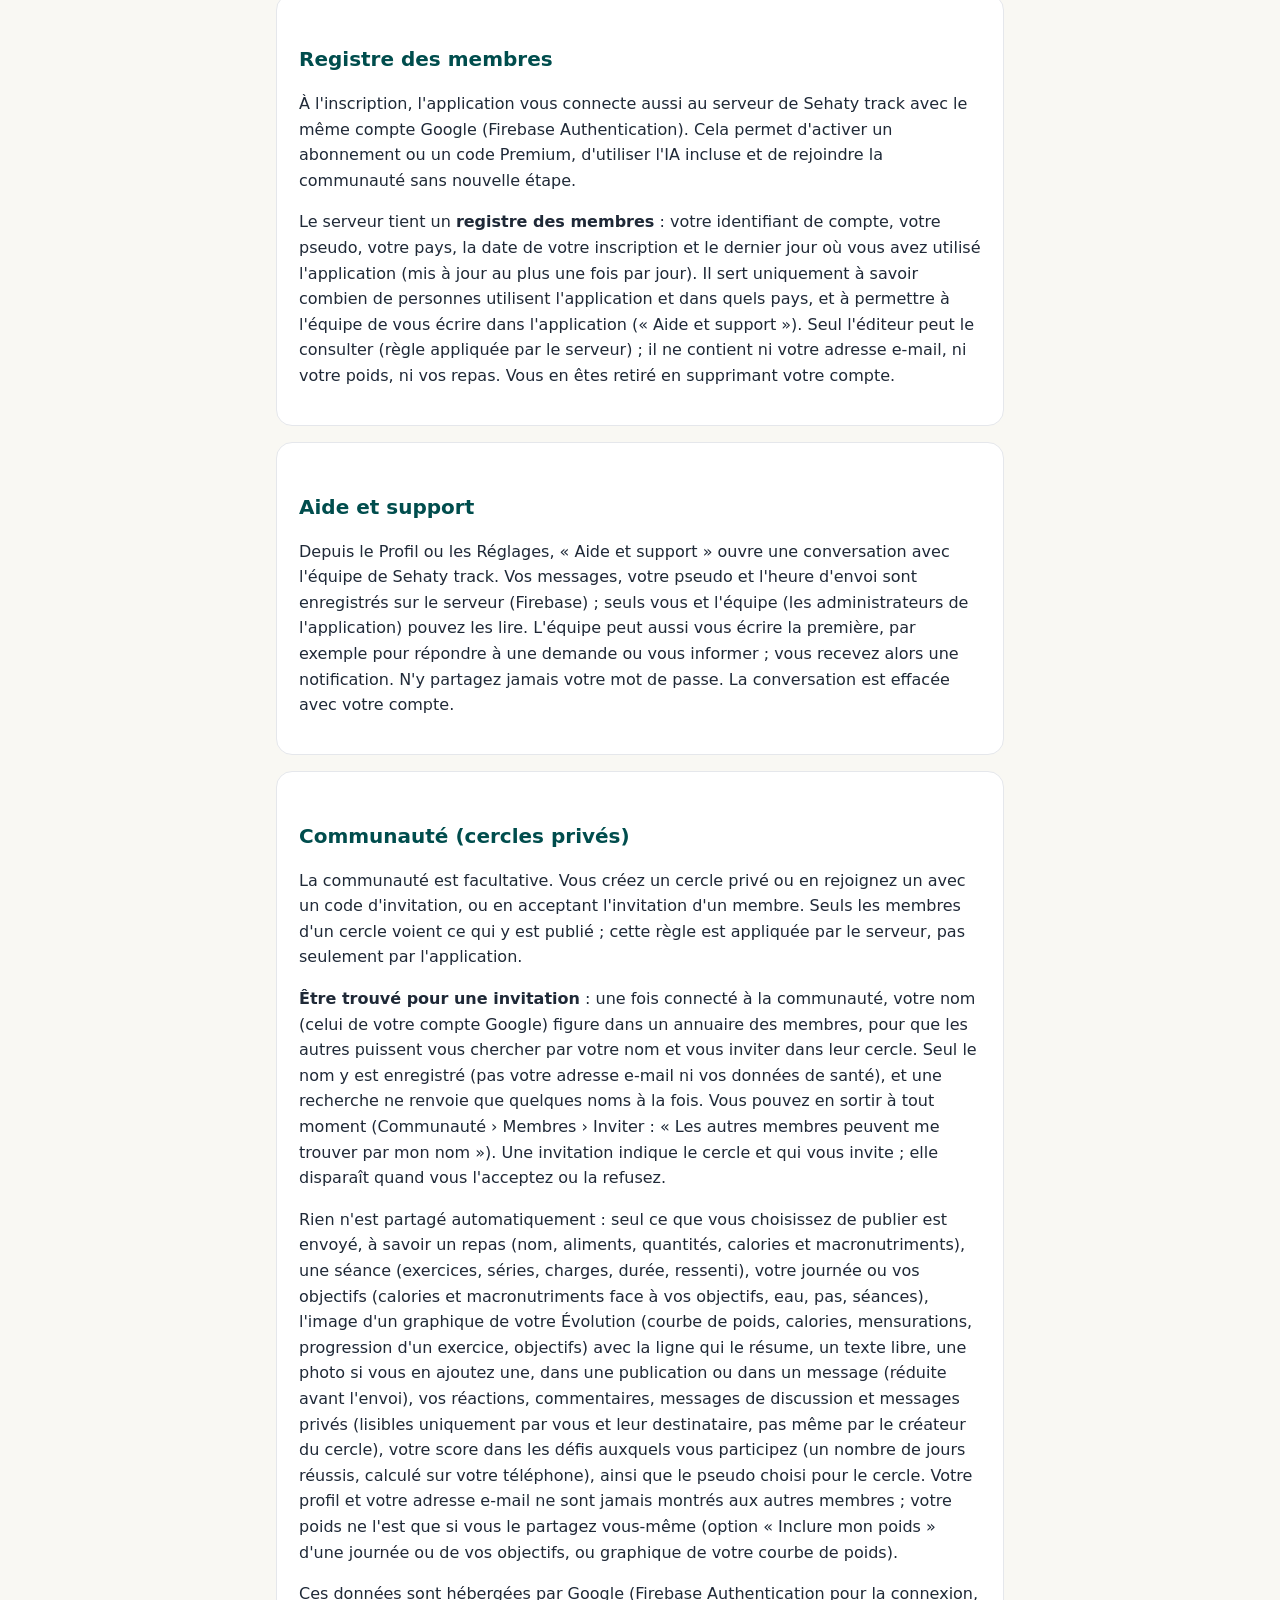
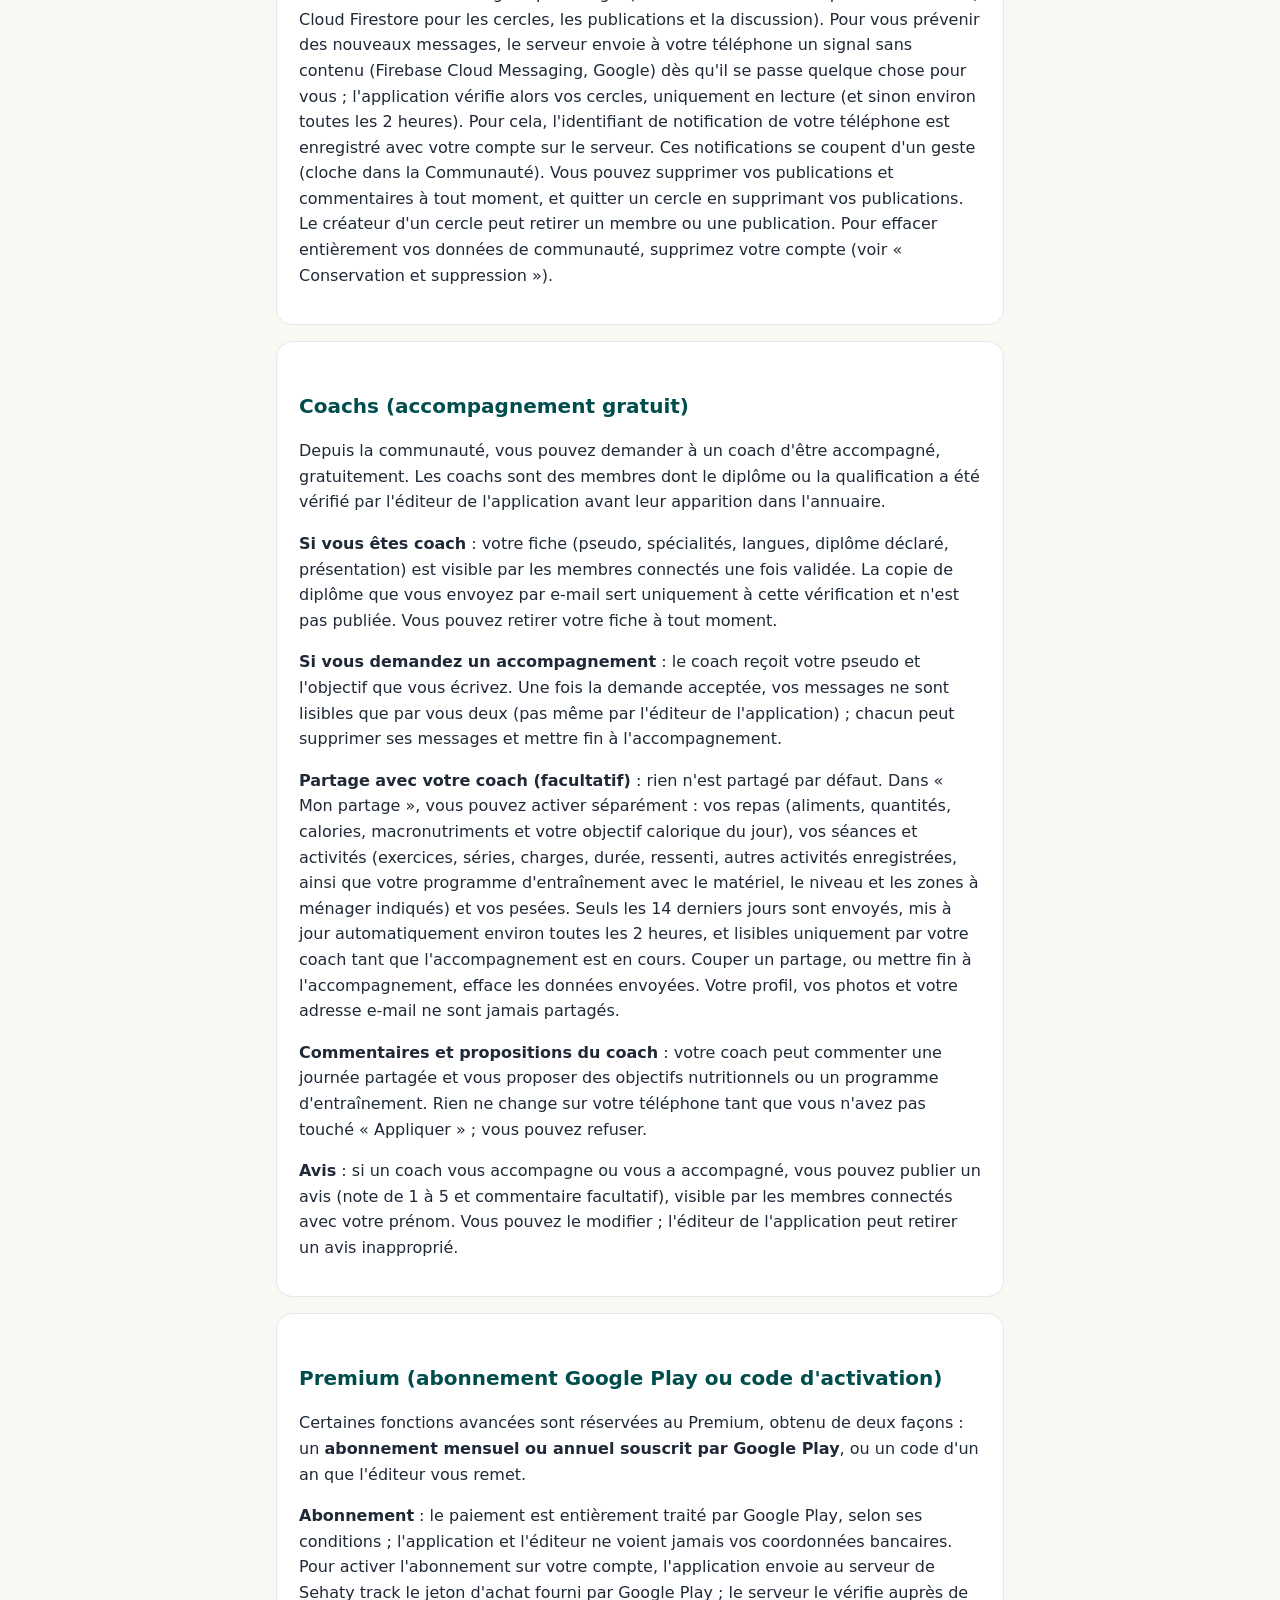
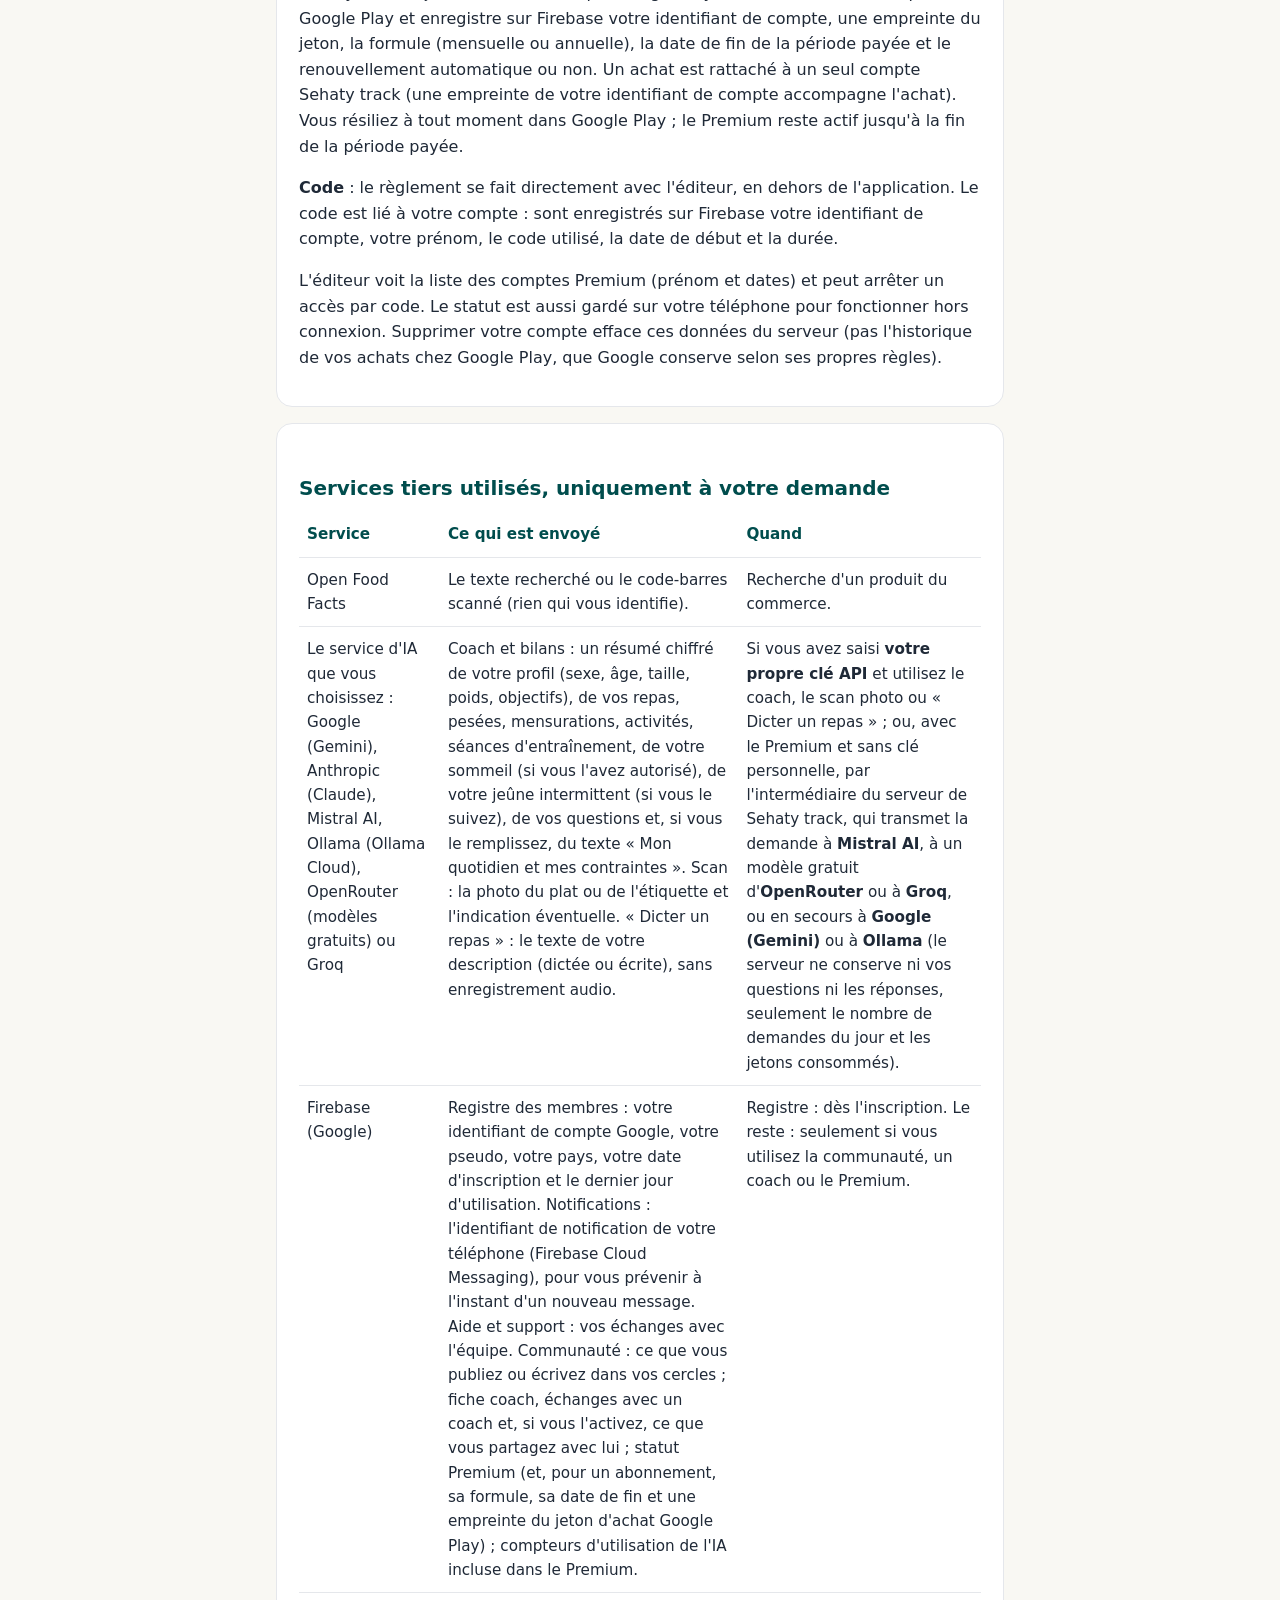
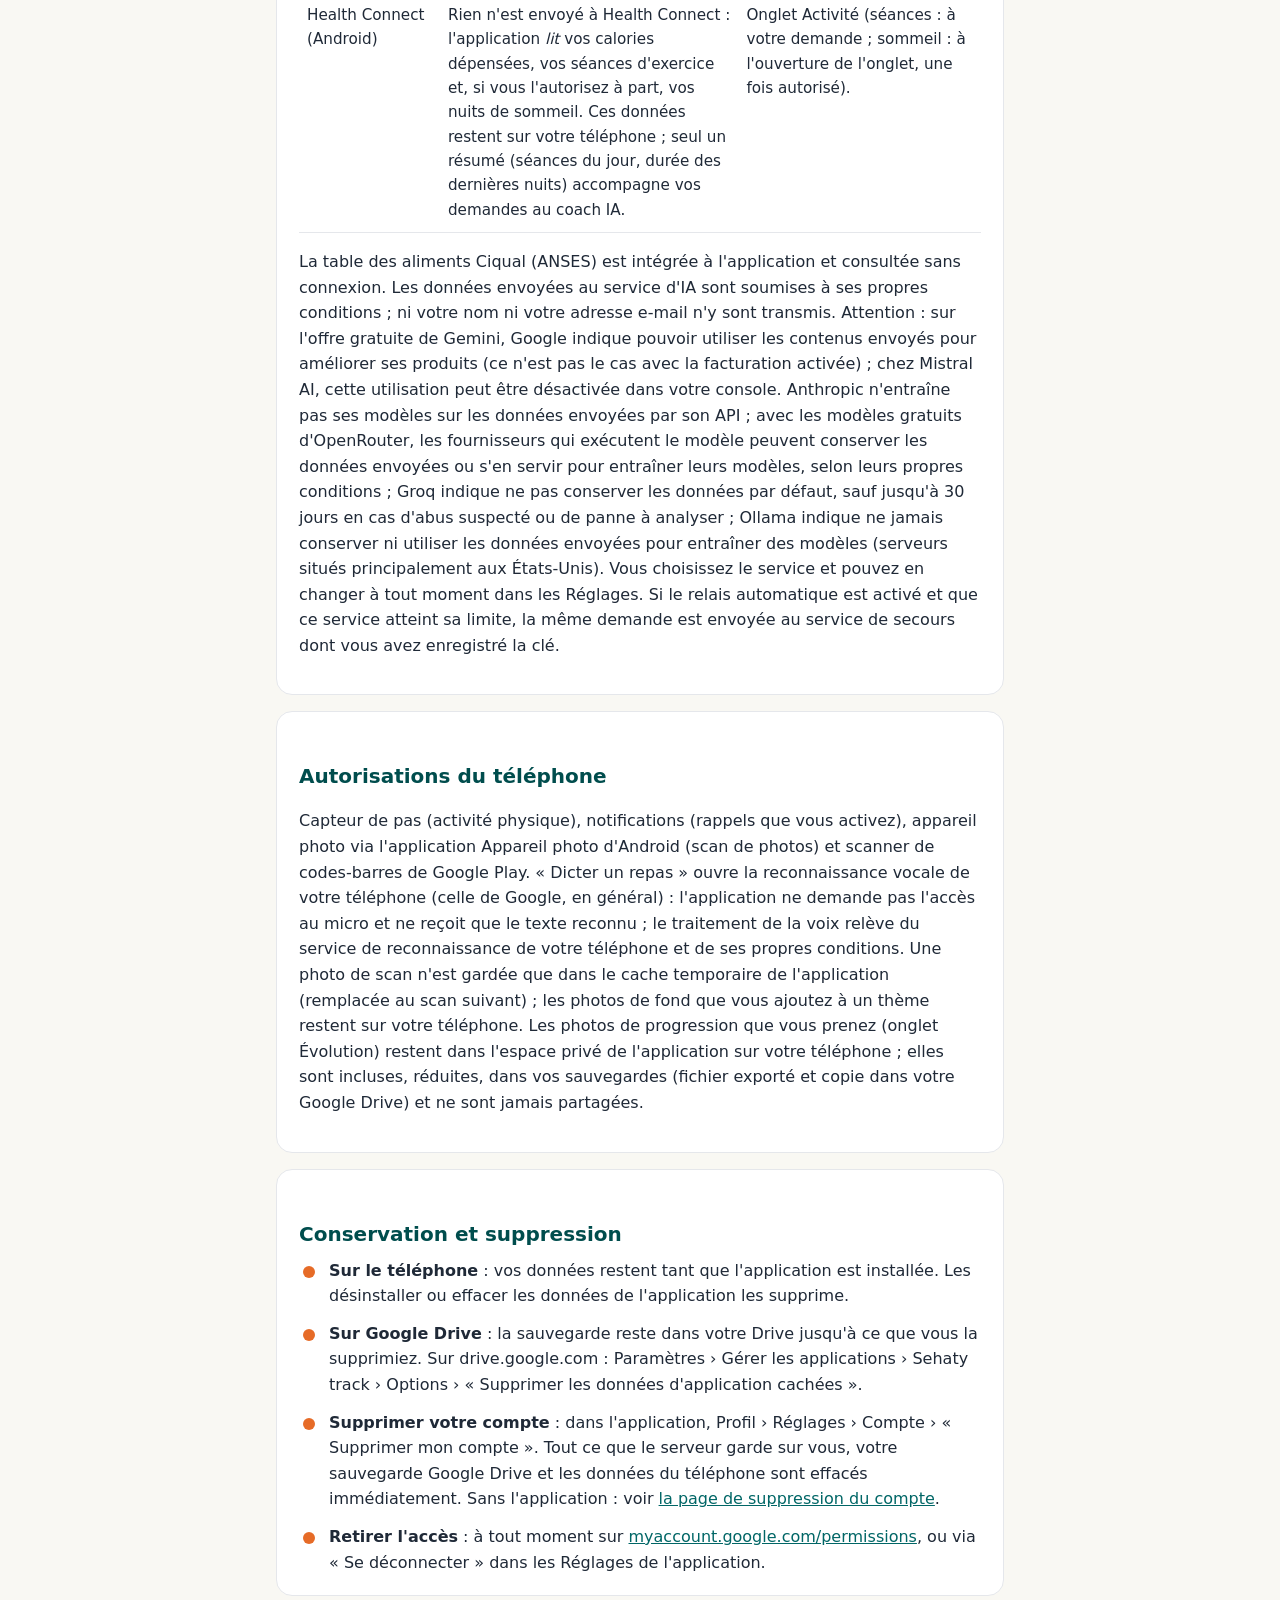
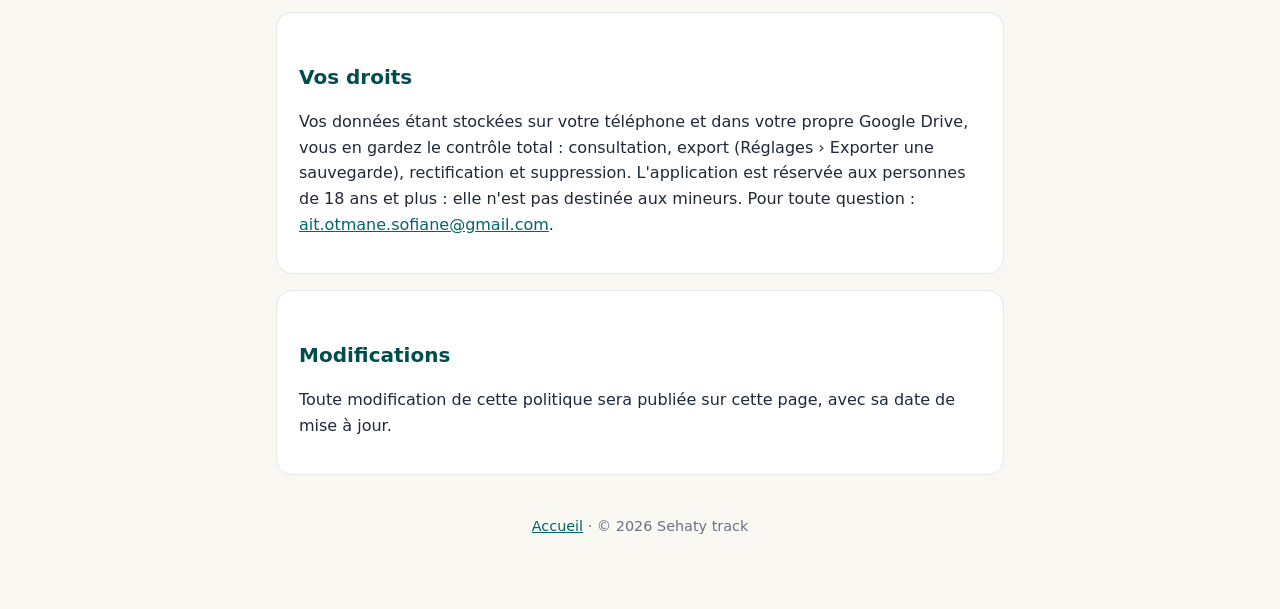
==== commit f26f05e6: "Update confidentialite.html" ====
--- a/confidentialite.html
+++ b/confidentialite.html
@@ -231,8 +231,8 @@
     <h2>Vos droits</h2>
     <p>
       Vos données étant stockées sur votre téléphone et dans votre propre Google Drive, vous en gardez le contrôle total :
-      consultation, export (Réglages › Exporter une sauvegarde), rectification et suppression. L'application n'est pas destinée
-      aux enfants de moins de 15 ans. Pour toute question : <a href="mailto:ait.otmane.sofiane@gmail.com">ait.otmane.sofiane@gmail.com</a>.
+      consultation, export (Réglages › Exporter une sauvegarde), rectification et suppression. L'application est réservée aux
+      personnes de 18 ans et plus : elle n'est pas destinée aux mineurs. Pour toute question : <a href="mailto:ait.otmane.sofiane@gmail.com">ait.otmane.sofiane@gmail.com</a>.
     </p>
   </section>
 
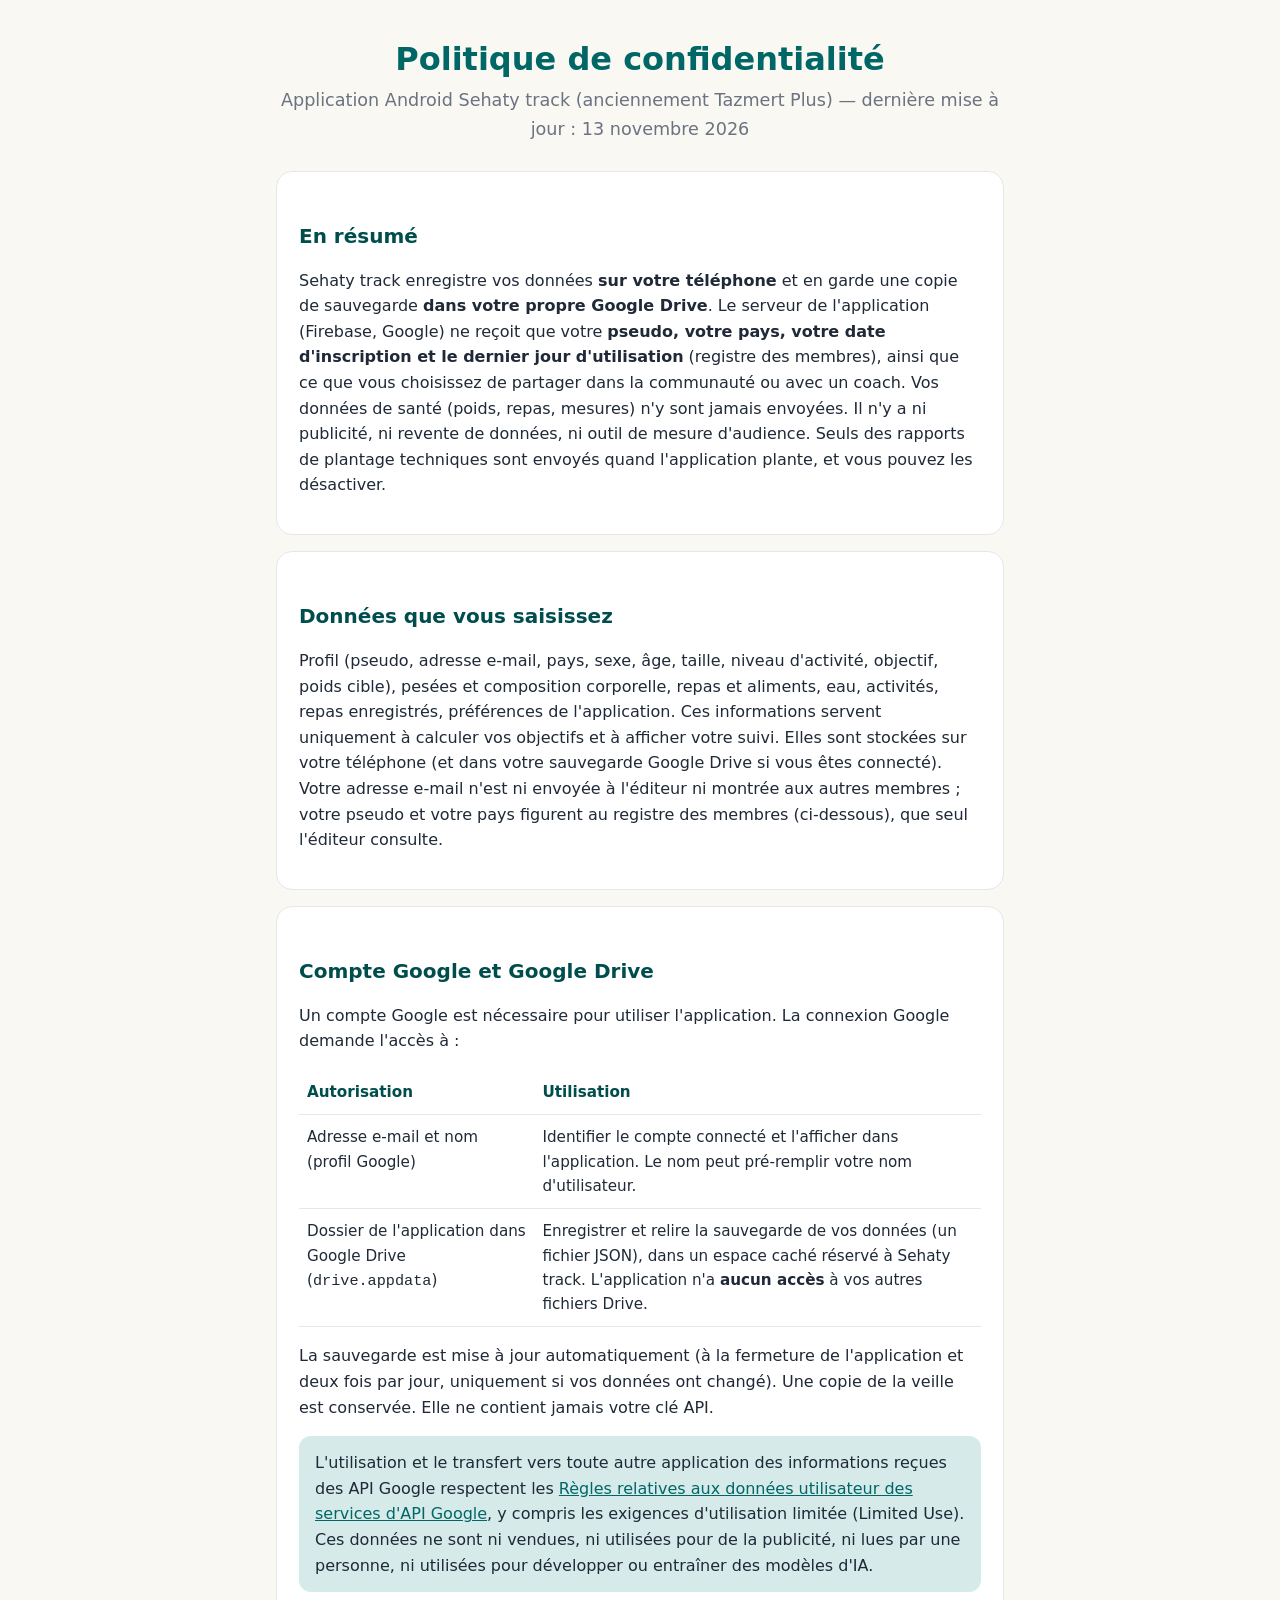
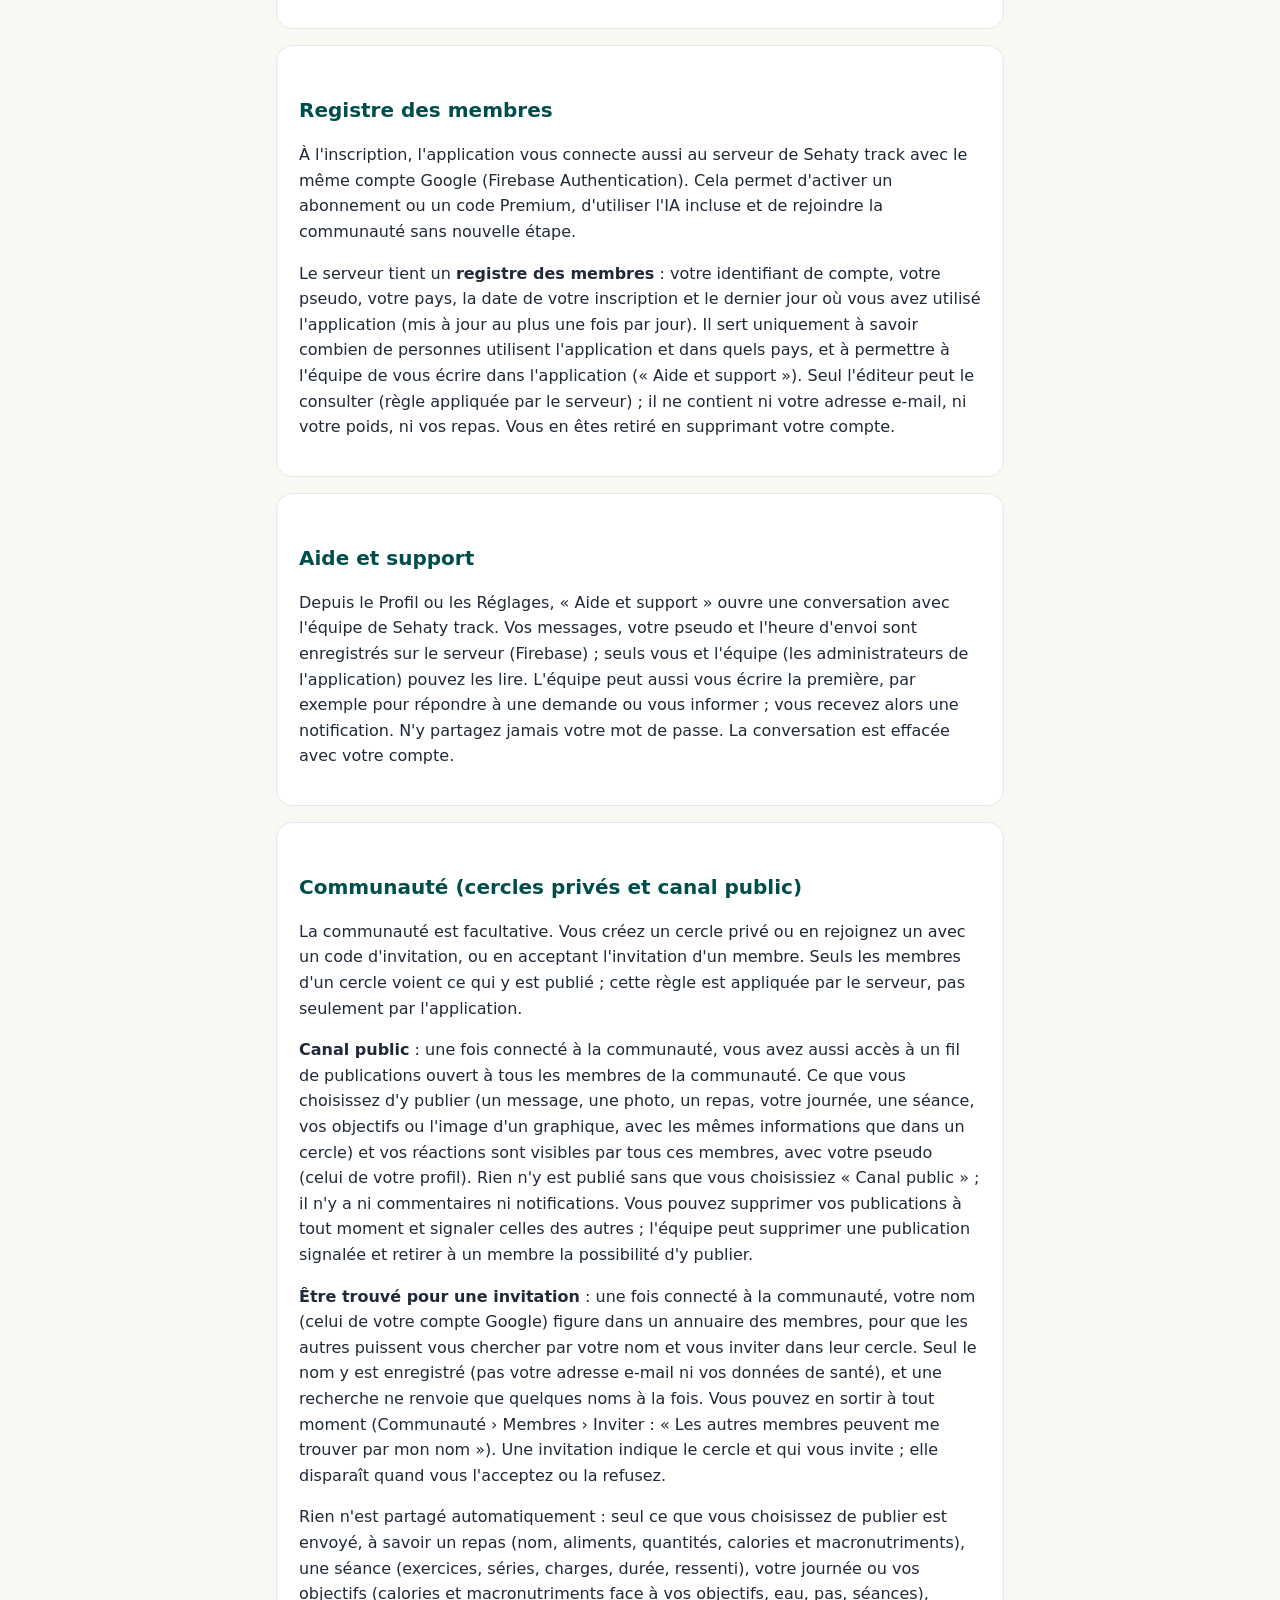
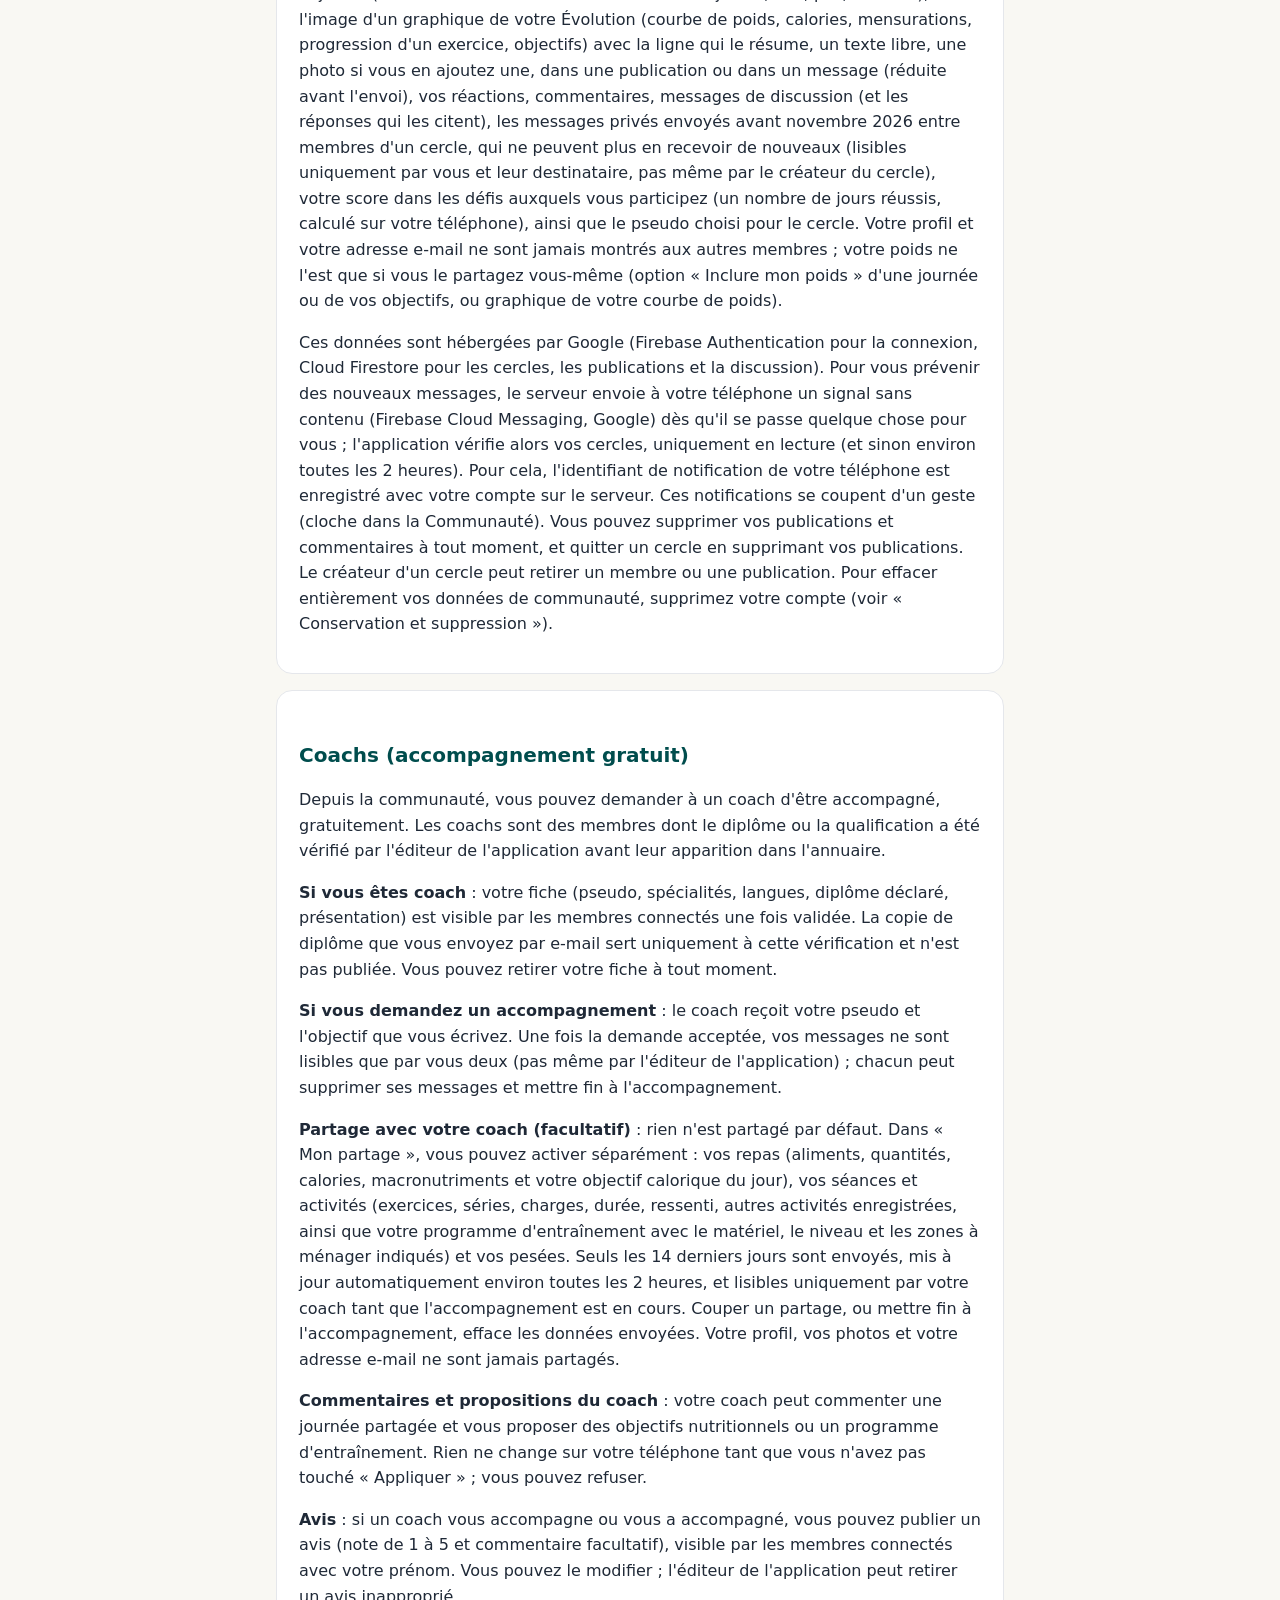
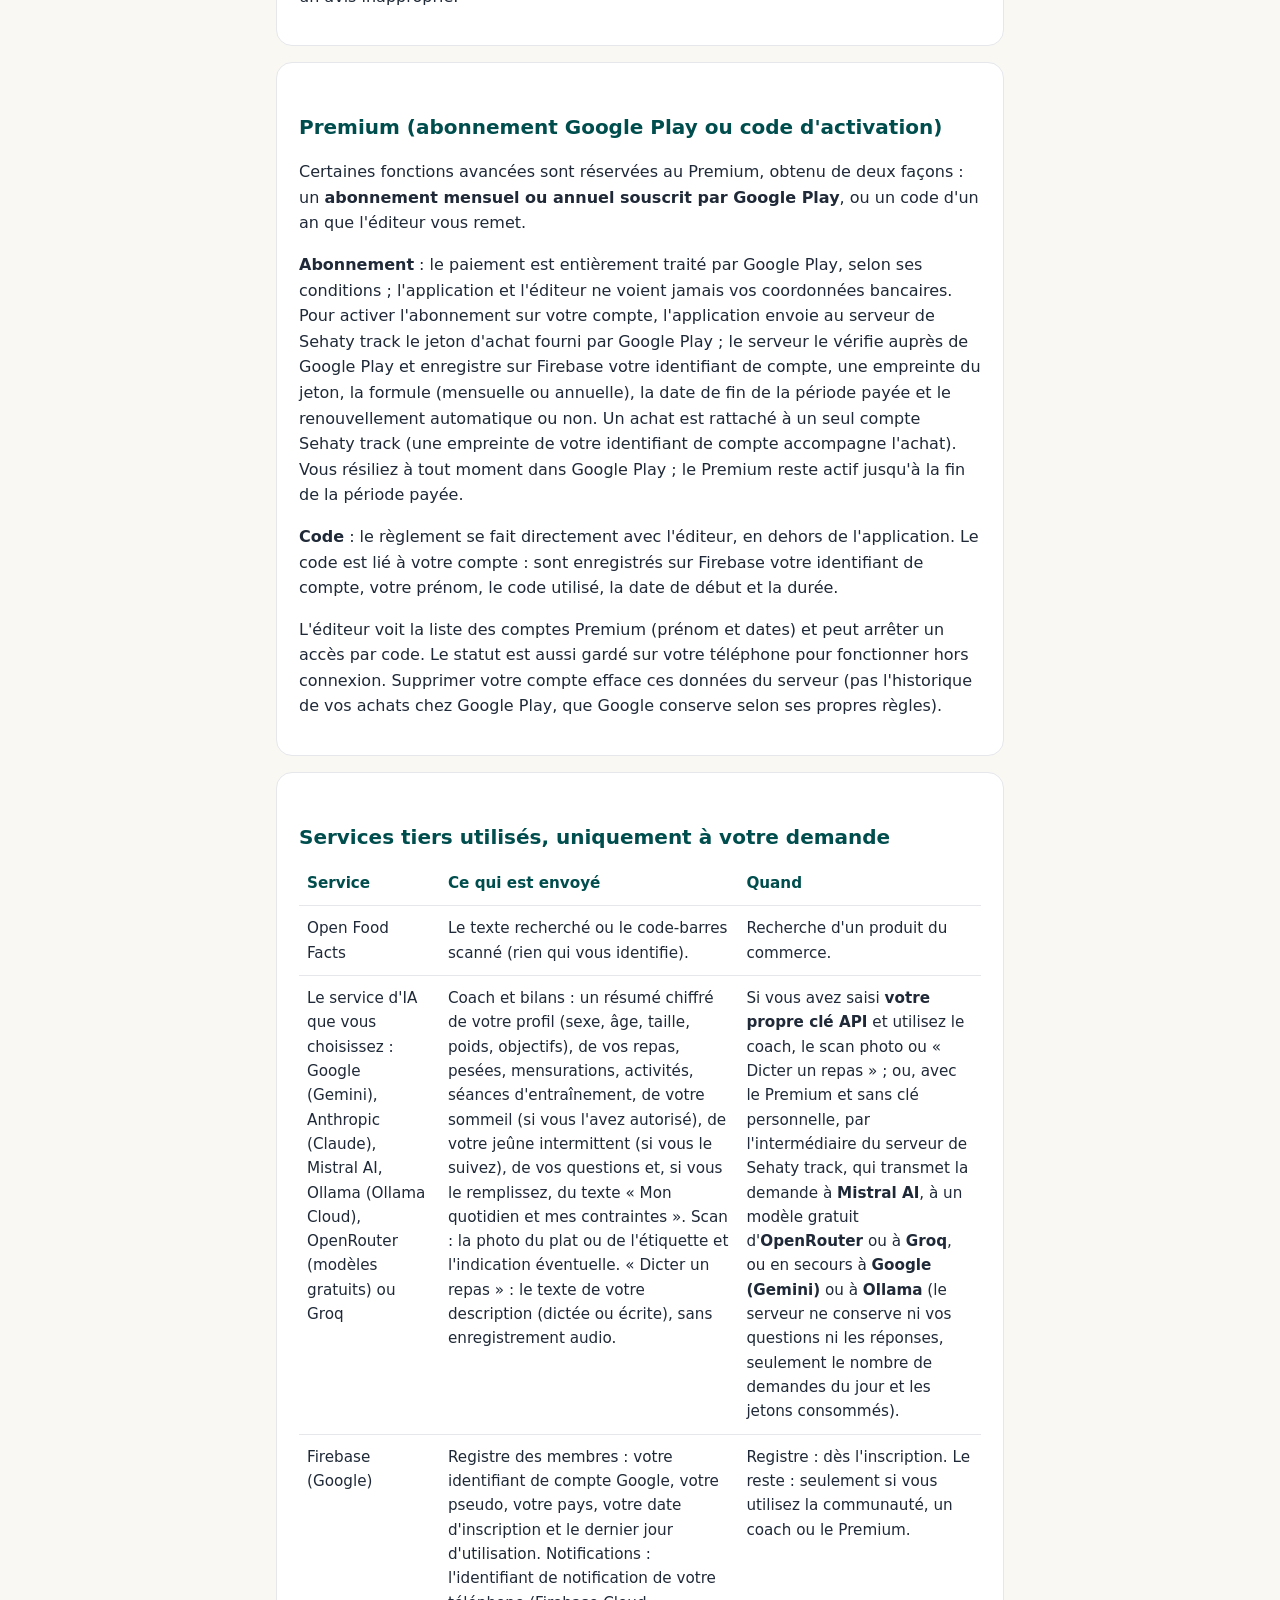
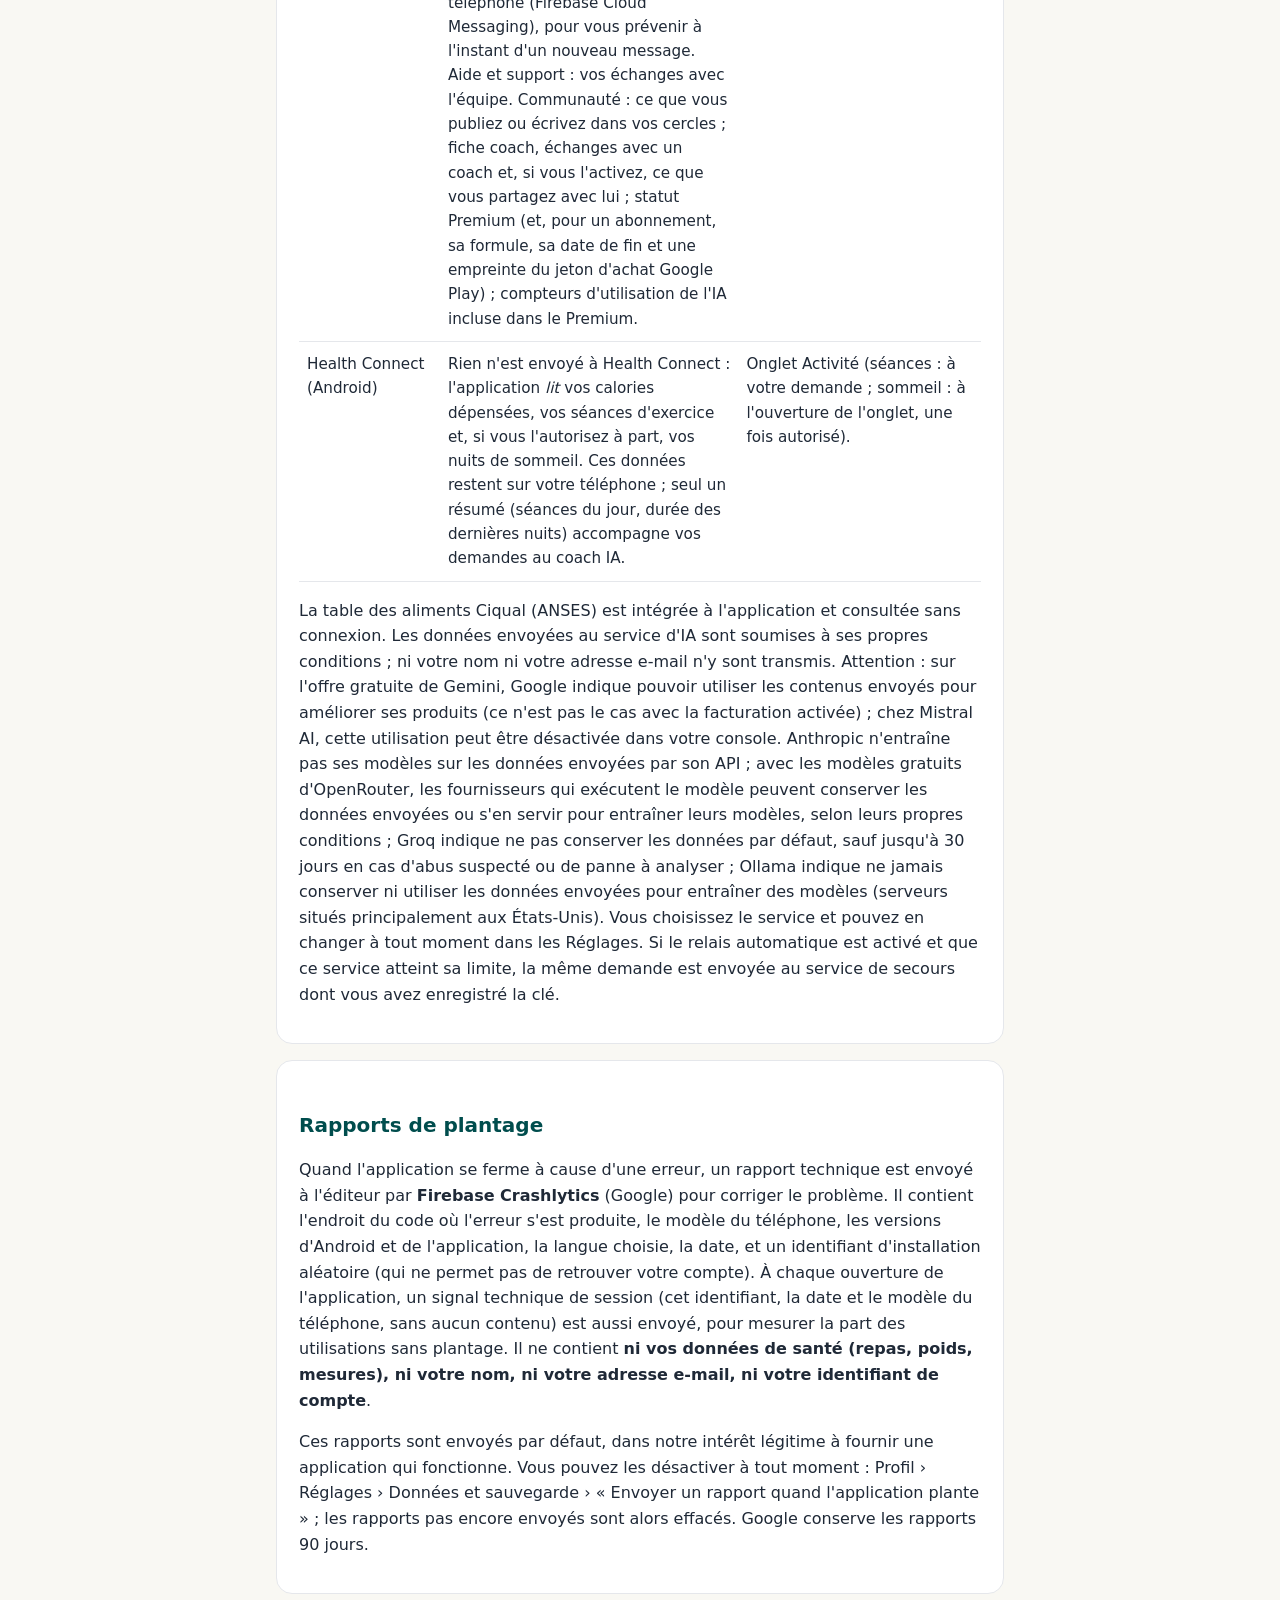
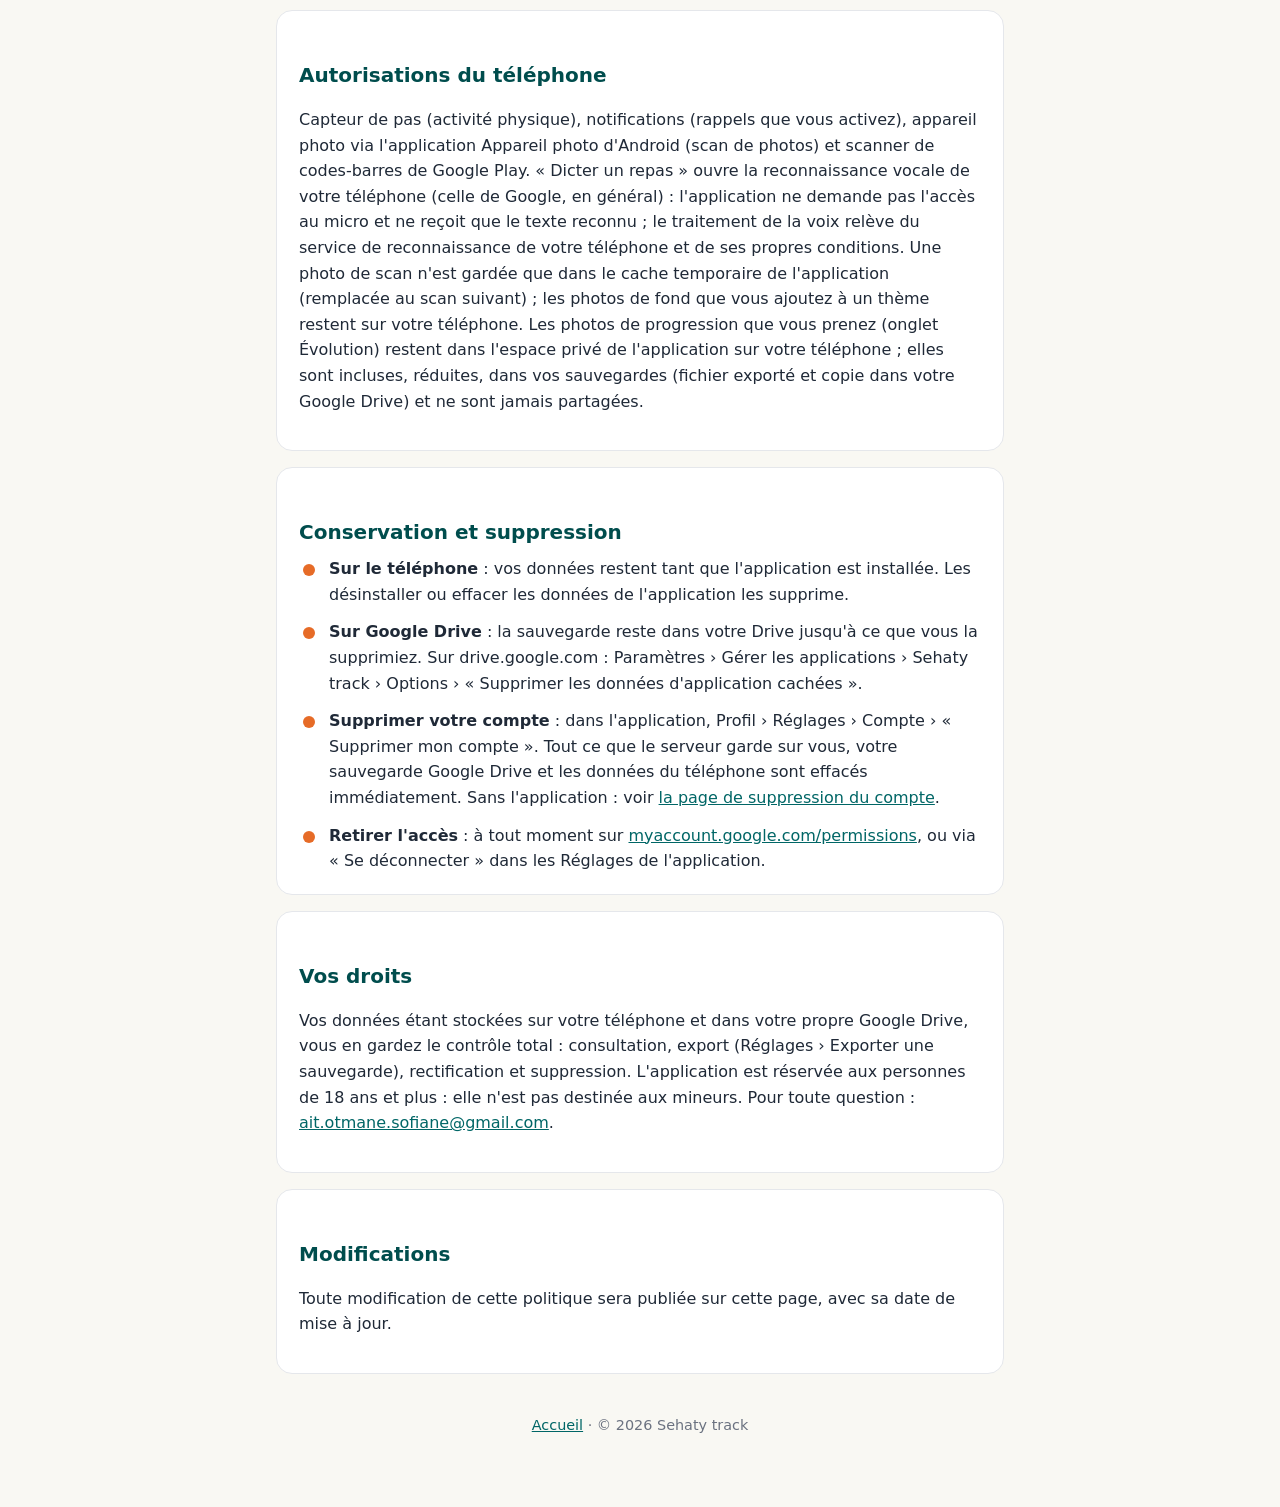
==== commit 15d4d148: "Update confidentialite.html" ====
--- a/confidentialite.html
+++ b/confidentialite.html
@@ -12,7 +12,7 @@
 <main>
   <header>
     <h1>Politique de confidentialité</h1>
-    <p class="lead">Application Android Sehaty track (anciennement Tazmert Plus) — dernière mise à jour : 30 octobre 2026</p>
+    <p class="lead">Application Android Sehaty track (anciennement Tazmert Plus) — dernière mise à jour : 13 novembre 2026</p>
   </header>
 
   <section class="card">
@@ -22,7 +22,7 @@
       <strong>dans votre propre Google Drive</strong>. Le serveur de l'application (Firebase, Google) ne reçoit que
       votre <strong>pseudo, votre pays, votre date d'inscription et le dernier jour d'utilisation</strong> (registre des
       membres), ainsi que ce que vous choisissez de partager dans la communauté ou avec un coach. Vos données de santé
-      (poids, repas, mesures) n'y sont jamais envoyées. Il n'y a ni publicité, ni revente de données, ni outil de mesure d'audience.
+      (poids, repas, mesures) n'y sont jamais envoyées. Il n'y a ni publicité, ni revente de données, ni outil de mesure d'audience. Seuls des rapports de plantage techniques sont envoyés quand l'application plante, et vous pouvez les désactiver.
     </p>
   </section>
 
@@ -87,11 +87,19 @@
   </section>
 
   <section class="card">
-    <h2>Communauté (cercles privés)</h2>
+    <h2>Communauté (cercles privés et canal public)</h2>
     <p>
       La communauté est facultative.
       Vous créez un cercle privé ou en rejoignez un avec un code d'invitation, ou en acceptant l'invitation d'un membre. Seuls les
       membres d'un cercle voient ce qui y est publié ; cette règle est appliquée par le serveur, pas seulement par l'application.
+    </p>
+    <p>
+      <strong>Canal public</strong> : une fois connecté à la communauté, vous avez aussi accès à un fil de publications ouvert à
+      tous les membres de la communauté. Ce que vous choisissez d'y publier (un message, une photo, un repas, votre journée, une séance,
+      vos objectifs ou l'image d'un graphique, avec les mêmes informations que dans un cercle) et vos réactions sont visibles par tous
+      ces membres, avec votre pseudo (celui de votre profil). Rien n'y est publié sans que vous choisissiez « Canal public » ; il n'y a
+      ni commentaires ni notifications. Vous pouvez supprimer vos publications à tout moment et signaler celles des autres ; l'équipe
+      peut supprimer une publication signalée et retirer à un membre la possibilité d'y publier.
     </p>
     <p>
       <strong>Être trouvé pour une invitation</strong> : une fois connecté à la communauté, votre nom (celui de votre compte Google)
@@ -106,7 +114,7 @@
       (calories et macronutriments face à vos objectifs, eau, pas, séances), l'image d'un graphique de votre Évolution (courbe de poids,
       calories, mensurations, progression d'un exercice, objectifs) avec la ligne qui le résume, un texte libre, une photo si vous en ajoutez
       une, dans une publication ou dans un message (réduite avant l'envoi),
-      vos réactions, commentaires, messages de discussion et messages privés (lisibles uniquement par vous et leur destinataire, pas même par le créateur du cercle), votre score dans les défis auxquels vous participez (un nombre de jours réussis, calculé sur votre téléphone), ainsi que le pseudo choisi pour le cercle. Votre profil et votre adresse e-mail
+      vos réactions, commentaires, messages de discussion (et les réponses qui les citent), les messages privés envoyés avant novembre 2026 entre membres d'un cercle, qui ne peuvent plus en recevoir de nouveaux (lisibles uniquement par vous et leur destinataire, pas même par le créateur du cercle), votre score dans les défis auxquels vous participez (un nombre de jours réussis, calculé sur votre téléphone), ainsi que le pseudo choisi pour le cercle. Votre profil et votre adresse e-mail
       ne sont jamais montrés aux autres membres ; votre poids ne l'est que si vous le partagez vous-même (option « Inclure mon poids »
       d'une journée ou de vos objectifs, ou graphique de votre courbe de poids).
     </p>
@@ -200,6 +208,22 @@
       (ce n'est pas le cas avec la facturation activée) ; chez Mistral AI, cette utilisation peut être désactivée dans votre console.
       Anthropic n'entraîne pas ses modèles sur les données envoyées par son API ; avec les modèles gratuits d'OpenRouter, les fournisseurs qui exécutent le modèle peuvent conserver les données envoyées ou s'en servir pour entraîner leurs modèles, selon leurs propres conditions ; Groq indique ne pas conserver les données par défaut, sauf jusqu'à 30 jours en cas d'abus suspecté ou de panne à analyser ; Ollama indique ne jamais conserver ni utiliser
       les données envoyées pour entraîner des modèles (serveurs situés principalement aux États-Unis). Vous choisissez le service et pouvez en changer à tout moment dans les Réglages. Si le relais automatique est activé et que ce service atteint sa limite, la même demande est envoyée au service de secours dont vous avez enregistré la clé.
+    </p>
+  </section>
+
+  <section class="card">
+    <h2>Rapports de plantage</h2>
+    <p>
+      Quand l'application se ferme à cause d'une erreur, un rapport technique est envoyé à l'éditeur par
+      <strong>Firebase Crashlytics</strong> (Google) pour corriger le problème. Il contient l'endroit du code où l'erreur s'est
+      produite, le modèle du téléphone, les versions d'Android et de l'application, la langue choisie, la date, et un identifiant
+      d'installation aléatoire (qui ne permet pas de retrouver votre compte). À chaque ouverture de l'application, un signal technique de session (cet identifiant, la date et le modèle du téléphone, sans aucun contenu) est aussi envoyé, pour mesurer la part des utilisations sans plantage. Il ne contient <strong>ni vos données de santé
+      (repas, poids, mesures), ni votre nom, ni votre adresse e-mail, ni votre identifiant de compte</strong>.
+    </p>
+    <p>
+      Ces rapports sont envoyés par défaut, dans notre intérêt légitime à fournir une application qui fonctionne. Vous pouvez les
+      désactiver à tout moment : Profil › Réglages › Données et sauvegarde › « Envoyer un rapport quand l'application plante » ;
+      les rapports pas encore envoyés sont alors effacés. Google conserve les rapports 90 jours.
     </p>
   </section>
 
